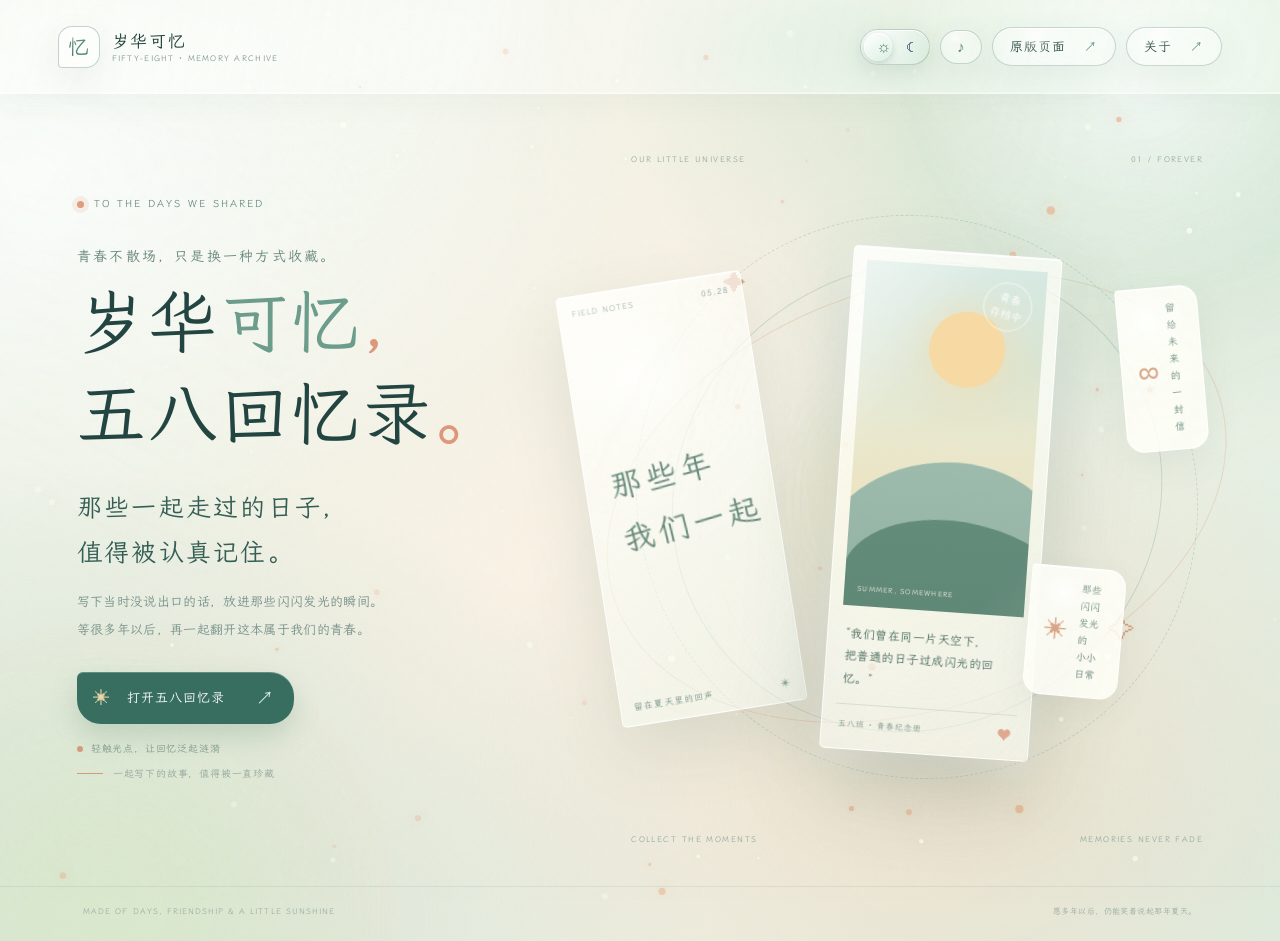
==== index.html @ 8f637f4f "The big step - a new stater for LYR's fancy forum" ====
<!doctype html>
<html lang="zh-CN">
<head>
  <meta charset="utf-8">
  <meta name="viewport" content="width=device-width, initial-scale=1">
  <meta name="theme-color" content="#eaf7f2">
  <meta name="description" content="岁华可忆，五八回忆录——把青春里的微光，收藏成可以再次打开的故事。">
  <title>岁华可忆 · 五八回忆录</title>
  <link rel="stylesheet" href="style.css">
</head>
<body class="home-page">
  <div class="ambient ambient-one"></div>
  <div class="ambient ambient-two"></div>
  <div class="grain"></div>
  <canvas class="particle-canvas" aria-hidden="true"></canvas>
  <div class="light-beam light-beam-one"></div><div class="light-beam light-beam-two"></div>

  <audio id="bg-music" loop preload="metadata"></audio>

  <header class="topbar">
    <a class="brand" href="index.html" aria-label="返回首页">
      <span class="brand-mark">忆</span>
      <span class="brand-copy"><strong>岁华可忆</strong><small>FIFTY-EIGHT · MEMORY ARCHIVE</small></span>
    </a>
    <nav class="top-actions">
      <button class="theme-toggle" type="button" aria-label="切换深浅色模式" title="切换深浅色模式">
        <span class="theme-icon theme-sun">☼</span><span class="theme-icon theme-moon">☾</span><span class="toggle-knob"></span>
      </button>

      <div class="music-widget">
        <button class="music-toggle" type="button" aria-label="打开音乐菜单" title="音乐" aria-expanded="false" aria-haspopup="true">
          <span class="music-icon">♪</span>
        </button>
        <div class="music-panel" role="menu" hidden>
          <div class="music-panel-title">背景音乐</div>
          <ul class="music-track-list" role="none"></ul>
          <button class="music-mute-btn" type="button" role="menuitem">
            <span class="mute-label-on">取消静音</span>
            <span class="mute-label-off">静音</span>
          </button>
        </div>
      </div>

      <a class="nav-link" href="index_0.html">原版页面 <span>↗</span></a>
      <a class="nav-link" href="about.html">关于 <span>↗</span></a>
    </nav>
  </header>

  <main class="hero">
    <section class="intro">
      <div class="eyebrow"><span class="eyebrow-dot"></span> TO THE DAYS WE SHARED</div>
      <p class="overline">青春不散场，只是换一种方式收藏。</p>
      <h1>岁华<span>可忆</span><i>，</i><br>五八回忆录<span class="title-period">。</span></h1>
      <p class="lead">那些一起走过的日子，<br class="desktop-break">值得被认真记住。</p>
      <p class="description">写下当时没说出口的话，放进那些闪闪发光的瞬间。<br>等很多年以后，再一起翻开这本属于我们的青春。</p>
      <a class="enter-button" href="https://class-forum-79352.app.workbuddy.host/">
        <span class="button-icon">✳</span><span>打开五八回忆录</span><span class="button-arrow">↗</span>
      </a>
      <div class="interaction-hint"><span class="hint-pulse"></span> 轻触光点，让回忆泛起涟漪</div>
      <div class="micro-note"><span class="tiny-line"></span> 一起写下的故事，值得被一直珍藏</div>

      <div class="scroll-guide" aria-hidden="true">
        <div class="scroll-ripple"></div>
        <div class="scroll-ripple delay"></div>
        <span class="scroll-arrow">↓</span>
        <span class="scroll-label">向下滑动</span>
      </div>
    </section>

    <section class="visual" aria-label="青春回忆的动态视觉装饰">
      <div class="visual-caption caption-top"><span>OUR LITTLE UNIVERSE</span><span>01 / FOREVER</span></div>
      <div class="orbit orbit-a"></div><div class="orbit orbit-b"></div><div class="orbit orbit-c"></div>
      <div class="sun-glow"></div>
      <div class="memory-card card-back">
        <div class="card-topline"><span>FIELD NOTES</span><span>05.28</span></div>
        <div class="scribble">那些年<br>我们一起</div>
        <div class="card-bottom"><span>留在夏天里的回声</span><span>✳</span></div>
      </div>
      <div class="memory-card card-front">
        <div class="photo-placeholder">
          <div class="photo-sky"></div><div class="photo-sun"></div>
          <div class="hill hill-back"></div><div class="hill hill-front"></div>
          <div class="photo-grain"></div>
          <span class="photo-label">SUMMER, SOMEWHERE</span>
          <span class="photo-stamp">青春<br>存档中</span>
        </div>
        <div class="card-quote">“我们曾在同一片天空下，<br>把普通的日子过成闪光的回忆。”</div>
        <div class="card-meta"><span>五八班 · 青春纪念册</span><span>♥</span></div>
      </div>
      <div class="floating-note note-one"><span class="note-star">✳</span><span>那些闪闪发光的<br>小小日常</span></div>
      <div class="floating-note note-two"><span class="note-number">∞</span><span>留给未来的<br>一封信</span></div>
      <div class="spark spark-one">✦</div><div class="spark spark-two">✧</div><div class="spark spark-three">✳</div>
      <div class="visual-caption caption-bottom"><span>COLLECT THE MOMENTS</span><span>MEMORIES NEVER FADE</span></div>
    </section>
  </main>

  <footer class="site-footer"><span>MADE OF DAYS, FRIENDSHIP & A LITTLE SUNSHINE</span><span>愿多年以后，仍能笑着说起那年夏天。</span></footer>
  <script src="script.js"></script>
</body>
</html>
---- style.css ----
@import url('https://fonts.googleapis.com/css2?family=LXGW+WenKai:wght@300;400;500;700&family=Manrope:wght@400;500;600;700;800&display=swap');
@font-face{
  font-family:'LXGW WenKai Local';
  src:url('./fonts/LXGWWenKaiLite-Regular.ttf') format('truetype');
  font-style:normal;
  font-weight:300 700;
  font-display:swap;
}

:root{--ink:#203d3b;--muted:#6c8580;--mint:#cfe9dd;--cream:#fbf8ef;--coral:#df8e77;--deep:#477d70;--line:rgba(48,91,81,.16)}
*{box-sizing:border-box}
html{scroll-behavior:smooth}
body{margin:0;min-height:100vh;color:var(--ink);font-family:"LXGW WenKai Local","LXGW WenKai",Manrope,sans-serif;background:linear-gradient(135deg,#edf7f0 0%,#f9f5e9 52%,#e7f1e9 100%);overflow-x:hidden}
a{color:inherit;text-decoration:none}
.ambient{position:fixed;z-index:-3;border-radius:50%;filter:blur(2px);pointer-events:none;animation:drift 15s ease-in-out infinite alternate}
.ambient-one{width:38vw;height:38vw;min-width:300px;min-height:300px;top:-14vw;right:-8vw;background:radial-gradient(circle,rgba(255,255,255,.82),rgba(191,224,208,.08) 68%,transparent 72%)}
.ambient-two{width:45vw;height:45vw;min-width:320px;min-height:320px;bottom:-23vw;left:-14vw;background:radial-gradient(circle,rgba(220,235,202,.72),rgba(236,218,186,.08) 68%,transparent 72%);animation-delay:-5s}
.grain{position:fixed;inset:0;z-index:-1;pointer-events:none;opacity:.16;background-image:url("data:image/svg+xml,%3Csvg viewBox='0 0 180 180' xmlns='http://www.w3.org/2000/svg'%3E%3Cfilter id='n'%3E%3CfeTurbulence type='fractalNoise' baseFrequency='.8' numOctaves='3' stitchTiles='stitch'/%3E%3C/filter%3E%3Crect width='100%25' height='100%25' filter='url(%23n)' opacity='.15'/%3E%3C/svg%3E")}
.topbar{height:94px;max-width:1380px;padding:0 6.5%;margin:auto;display:flex;align-items:center;justify-content:space-between;border-bottom:1px solid rgba(49,91,80,.1);position:relative;z-index:5}
.brand{display:flex;align-items:center;gap:12px}
.brand-mark{width:42px;height:42px;border:1px solid rgba(59,111,97,.3);border-radius:14px 14px 14px 4px;display:grid;place-items:center;font-family:"LXGW WenKai Local","LXGW WenKai",serif;font-size:21px;color:#477d70;background:rgba(255,255,255,.38);box-shadow:0 5px 18px rgba(51,98,84,.07)}
.brand-copy{display:flex;flex-direction:column;gap:3px}.brand-copy strong{font-family:"LXGW WenKai Local","LXGW WenKai",serif;font-size:17px;letter-spacing:.1em}.brand-copy small{font-size:8px;letter-spacing:.16em;color:#78918a}
.nav-link{font-size:13px;letter-spacing:.08em;padding:11px 17px;border:1px solid rgba(57,99,87,.24);border-radius:999px;transition:.3s;background:rgba(255,255,255,.22)}
.nav-link span{margin-left:12px;color:#679487}.nav-link:hover{background:#fff9;transform:translateY(-2px);border-color:#8fb7a7}
.hero{max-width:1380px;min-height:calc(100vh - 154px);margin:auto;padding:48px 6.5% 34px;display:grid;grid-template-columns:.92fr 1.08fr;align-items:center;gap:4%}
.intro{position:relative;z-index:2;padding:14px 0 30px;animation:rise .9s both}
.eyebrow{display:flex;align-items:center;gap:10px;font-size:10px;letter-spacing:.2em;color:#64887d;font-weight:700}.eyebrow-dot{width:7px;height:7px;border-radius:50%;background:#df9c7e;box-shadow:0 0 0 5px rgba(223,156,126,.15)}
.overline{margin:38px 0 13px;font-size:14px;letter-spacing:.16em;color:#66847b}
h1{font-family:"LXGW WenKai Local","LXGW WenKai",serif;font-size:clamp(45px,5.4vw,78px);line-height:1.32;letter-spacing:.035em;margin:0;font-weight:600;color:#234541}
h1 span{color:#6b9c8c}h1 i,.title-period{font-style:normal;color:#db987b}
.lead{font-family:"LXGW WenKai Local","LXGW WenKai",serif;font-size:clamp(19px,2vw,25px);line-height:1.8;letter-spacing:.09em;margin:24px 0 13px;color:#345e55}
.description{font-size:13px;line-height:2.15;color:#78908a;letter-spacing:.025em;margin:0 0 28px}
.enter-button{display:inline-flex;align-items:center;gap:16px;padding:15px 19px 15px 16px;border-radius:6px 24px 24px 24px;background:#376e60;color:#fff;font-size:13px;letter-spacing:.08em;box-shadow:0 12px 28px rgba(55,110,96,.2);transition:transform .3s,box-shadow .3s,background .3s;position:relative;overflow:hidden}
.enter-button:before{content:"";position:absolute;top:-80%;left:-40%;width:25%;height:260%;background:rgba(255,255,255,.2);transform:rotate(24deg);transition:left .6s}
.enter-button:hover{transform:translateY(-4px);box-shadow:0 17px 34px rgba(55,110,96,.28);background:#28594e}.enter-button:hover:before{left:130%}
.button-icon{font-size:17px;color:#e9d5a9}.button-arrow{font-size:18px;margin-left:15px;color:#d5e9df}.micro-note{display:flex;align-items:center;gap:10px;margin-top:25px;font-size:10px;letter-spacing:.08em;color:#92a69d}.tiny-line{width:26px;height:1px;background:#d29b7d}
.visual{height:min(610px,67vw);min-height:460px;position:relative;display:flex;align-items:center;justify-content:center;perspective:1100px;animation:fadeIn 1.3s .15s both}
.visual-caption{position:absolute;left:0;right:0;display:flex;justify-content:space-between;font-size:8px;letter-spacing:.18em;color:#91a79d}.caption-top{top:13px}.caption-bottom{bottom:8px}
.orbit{position:absolute;border:1px solid rgba(92,146,128,.24);border-radius:50%;transform:rotate(-28deg);animation:orbitPulse 7s ease-in-out infinite alternate}.orbit-a{width:87%;height:65%}.orbit-b{width:100%;height:78%;transform:rotate(48deg);border-style:dashed;animation-duration:13s}.orbit-c{width:74%;height:90%;transform:rotate(71deg);border-color:rgba(218,154,124,.28);animation-duration:10s}
.sun-glow{position:absolute;width:58%;aspect-ratio:1;border-radius:50%;background:radial-gradient(circle,rgba(247,216,163,.68),rgba(226,226,183,.26) 45%,transparent 70%);filter:blur(4px);animation:breathe 6s ease-in-out infinite}
.memory-card{position:absolute;border:1px solid rgba(255,255,255,.86);background:rgba(255,253,245,.77);box-shadow:0 24px 60px rgba(54,94,78,.14);backdrop-filter:blur(12px);border-radius:5px;padding:13px}
.card-front{width:min(330px,58%);transform:rotate(4deg) translate(9%,1%);z-index:2;animation:cardFloat 7s ease-in-out infinite}
.card-back{width:min(300px,52%);height:390px;transform:rotate(-9deg) translate(-23%,-1%);background:rgba(234,241,220,.86);z-index:1;display:flex;flex-direction:column;justify-content:space-between;animation:cardFloatBack 8s ease-in-out infinite}
.card-topline,.card-bottom,.card-meta{display:flex;justify-content:space-between;align-items:center;color:#78948a;font-size:8px;letter-spacing:.13em}
.scribble{font-family:"LXGW WenKai Local","LXGW WenKai",serif;font-size:32px;line-height:1.7;letter-spacing:.12em;color:#658879;transform:rotate(-5deg);padding-left:13px}.card-bottom{font-size:9px}
.photo-placeholder{height:300px;position:relative;overflow:hidden;background:linear-gradient(#c9e2d9 0%,#f2e9c9 66%,#e6d4ae 100%)}
.photo-sky{position:absolute;inset:0;background:linear-gradient(150deg,rgba(255,255,255,.48),transparent 45%)}
.photo-sun{position:absolute;width:76px;height:76px;border-radius:50%;background:#f6d9a3;top:45px;right:37px;box-shadow:0 0 45px rgba(246,217,163,.65);animation:breathe 5s infinite}
.hill{position:absolute;left:-15%;width:135%;border-radius:50% 50% 0 0}.hill-back{height:54%;bottom:-11%;background:#9ebdaf;transform:rotate(-8deg)}.hill-front{height:43%;bottom:-17%;background:#668f7d;transform:rotate(9deg);left:-3%}
.photo-grain{position:absolute;inset:0;background:linear-gradient(0deg,rgba(40,73,59,.2),transparent 50%);opacity:.5}.photo-label{position:absolute;bottom:13px;left:13px;font-size:7px;letter-spacing:.18em;color:#f9f4e6;z-index:1}.photo-stamp{position:absolute;right:13px;top:13px;border:1px solid rgba(255,255,255,.7);border-radius:50%;width:49px;height:49px;display:grid;place-content:center;text-align:center;font-family:"LXGW WenKai Local","LXGW WenKai",serif;font-size:11px;line-height:1.4;color:#fff;transform:rotate(12deg);z-index:1}
.card-quote{font-family:"LXGW WenKai Local","LXGW WenKai",serif;font-size:12px;line-height:1.9;letter-spacing:.04em;color:#486b5d;padding:17px 5px 13px}.card-meta{border-top:1px solid rgba(88,128,108,.18);padding:11px 3px 2px;font-size:8px}.card-meta span:last-child{font-size:15px;color:#d99b80}
.floating-note{position:absolute;z-index:3;display:flex;align-items:center;gap:10px;padding:13px 16px;border-radius:4px 18px 18px 18px;background:rgba(255,255,248,.85);border:1px solid rgba(255,255,255,.9);box-shadow:0 12px 30px rgba(53,94,77,.1);font-family:"LXGW WenKai Local","LXGW WenKai",serif;font-size:10px;line-height:1.7;color:#638276;letter-spacing:.05em;animation:noteFloat 6s ease-in-out infinite}
.note-one{top:19%;right:0;transform:rotate(5deg)}.note-star{font-size:23px;color:#d69c7c}.note-two{bottom:18%;left:0;transform:rotate(-5deg);animation-delay:-3s}.note-number{font-family:Manrope,"LXGW WenKai Local","LXGW WenKai",sans-serif;font-size:30px;color:#d79d7e}
.spark{position:absolute;color:#d59c7e;animation:twinkle 3s ease-in-out infinite}.spark-one{top:18%;left:16%;font-size:23px}.spark-two{right:12%;bottom:29%;font-size:27px;animation-delay:-1s}.spark-three{top:34%;right:8%;font-size:13px;animation-delay:-2s}
.site-footer{max-width:1380px;margin:auto;padding:20px 6.5% 25px;display:flex;justify-content:space-between;gap:20px;color:#9aaca3;font-size:8px;letter-spacing:.13em;border-top:1px solid rgba(49,91,80,.09)}.site-footer span:last-child{letter-spacing:.06em}
.about-wrap{max-width:1060px;min-height:calc(100vh - 154px);margin:auto;padding:76px 7% 55px;animation:rise .8s both}.about-title{font-size:clamp(48px,6vw,78px);margin-top:22px}.about-subtitle{font-family:"LXGW WenKai Local","LXGW WenKai",serif;letter-spacing:.15em;color:#739186;font-size:17px;margin:13px 0 44px}
.about-layout{display:grid;grid-template-columns:1.35fr .65fr;gap:8%;align-items:stretch}.about-copy{font-family:"LXGW WenKai Local","LXGW WenKai",serif;font-size:14px;line-height:2.2;color:#607c72}.about-copy p{margin:0 0 18px}.about-copy .dropcap{font-size:17px;color:#345f53;line-height:2.05}.dropcap:first-letter{font-size:37px;float:left;line-height:1;padding:8px 8px 0 0;color:#d29577}.about-copy strong{color:#386c5d;font-weight:600}.about-signoff{margin:30px 0 26px;padding:17px 0;border-top:1px solid var(--line);border-bottom:1px solid var(--line);font-size:13px}.about-signoff span{float:right;color:#d59b7d}.enter-button.compact{font-family:Manrope,"LXGW WenKai Local","LXGW WenKai",sans-serif;font-size:12px;padding:12px 15px}.about-side{min-height:330px;position:relative;overflow:hidden;padding:27px;background:rgba(221,235,219,.65);border:1px solid rgba(255,255,255,.9);display:flex;flex-direction:column;justify-content:space-between;transform:rotate(1.5deg);box-shadow:0 20px 45px rgba(53,94,77,.08)}.side-number{font-size:clamp(70px,9vw,110px);font-weight:800;line-height:1;color:rgba(78,133,111,.24);letter-spacing:-.08em}.side-rule{height:1px;width:100%;background:rgba(77,124,105,.25);margin:20px 0}.side-label{font-size:8px;letter-spacing:.17em;color:#8ba498}.side-quote{font-family:"LXGW WenKai Local","LXGW WenKai",serif;font-size:22px;line-height:1.9;color:#4c7768;letter-spacing:.08em}.side-quote em{font-style:normal;color:#d29577}.side-flower{position:absolute;right:21px;bottom:9px;font-size:38px;color:#d49b7e;animation:twinkle 4s infinite}.back-link{display:inline-block;margin-top:35px;color:#729286;font-size:12px;letter-spacing:.08em}.back-link:hover{color:#315d51}
@keyframes rise{from{opacity:0;transform:translateY(18px)}to{opacity:1;transform:translateY(0)}}@keyframes fadeIn{from{opacity:0}to{opacity:1}}@keyframes drift{from{transform:translate3d(-1%,0,0) scale(1)}to{transform:translate3d(3%,4%,0) scale(1.08)}}@keyframes breathe{0%,100%{transform:scale(1);opacity:.75}50%{transform:scale(1.08);opacity:1}}@keyframes orbitPulse{from{opacity:.45;scale:.98}to{opacity:.9;scale:1.03}}@keyframes cardFloat{0%,100%{translate:0 0;rotate:4deg}50%{translate:0 -10px;rotate:2deg}}@keyframes cardFloatBack{0%,100%{translate:0 0;rotate:-9deg}50%{translate:-3px 10px;rotate:-7deg}}@keyframes noteFloat{0%,100%{translate:0 0}50%{translate:0 -9px}}@keyframes twinkle{0%,100%{opacity:.45;transform:scale(.85) rotate(0)}50%{opacity:1;transform:scale(1.12) rotate(14deg)}}
@media(max-width:900px){.hero{grid-template-columns:1fr;gap:0;padding-top:48px}.intro{padding-bottom:0}.visual{height:570px;min-height:0;margin-top:5px}.intro h1{font-size:clamp(48px,9vw,76px)}.overline{margin-top:28px}.description br{display:none}.about-wrap{padding-top:55px}.about-layout{gap:5%}.about-side{padding:20px}}
@media(max-width:600px){.topbar{height:78px;padding:0 5%}.brand-mark{width:37px;height:37px}.brand-copy strong{font-size:15px}.brand-copy small{font-size:7px}.nav-link{padding:9px 13px;font-size:12px}.hero{padding:36px 6% 24px}.eyebrow{font-size:9px}.overline{font-size:12px;margin-top:29px}.intro h1{font-size:clamp(43px,11.5vw,64px)}.lead{font-size:19px;margin-top:17px}.description{font-size:12px}.visual{height:440px;margin-top:15px}.card-front{width:58%;padding:9px}.card-back{width:52%;height:300px;padding:10px}.photo-placeholder{height:220px}.photo-sun{width:55px;height:55px;right:24px;top:32px}.card-quote{font-size:10px;padding:10px 3px}.card-meta{font-size:7px}.scribble{font-size:24px}.floating-note{padding:9px 11px;font-size:9px}.note-one{right:-1%;top:18%}.note-two{left:-2%;bottom:16%}.visual-caption{font-size:7px}.site-footer{padding:17px 6%;flex-direction:column;gap:8px;font-size:7px}.about-wrap{padding:45px 7% 40px}.about-subtitle{font-size:14px;margin-bottom:30px}.about-layout{grid-template-columns:1fr;gap:30px}.about-copy{font-size:13px}.about-copy .dropcap{font-size:15px}.about-side{min-height:285px;width:95%;margin:auto}.side-number{font-size:82px}.side-quote{font-size:20px}.about-title{font-size:51px}}
@media(prefers-reduced-motion:reduce){*,*::before,*::after{animation-duration:.01ms!important;animation-iteration-count:1!important;scroll-behavior:auto!important;transition-duration:.01ms!important}}


/* === DREAMY ACRYLIC LAYER · PARTICLES · INTERACTIVE LEAVES === */
body{isolation:isolate}
.particle-canvas{position:fixed;inset:0;width:100%;height:100%;z-index:-2;pointer-events:none;opacity:.9}
.light-beam{position:fixed;z-index:-2;pointer-events:none;mix-blend-mode:screen;filter:blur(22px);opacity:.5;transform-origin:top center}
.light-beam-one{width:40vw;height:90vh;top:-25vh;left:8%;transform:rotate(28deg);background:linear-gradient(180deg,rgba(255,255,255,.72),rgba(220,245,226,.15),transparent);animation:beamDrift 17s ease-in-out infinite alternate}
.light-beam-two{width:28vw;height:80vh;top:-20vh;right:8%;transform:rotate(-24deg);background:linear-gradient(180deg,rgba(255,224,188,.5),rgba(255,255,255,.08),transparent);animation:beamDriftTwo 21s ease-in-out infinite alternate}
.leaf-layer{position:fixed;inset:0;z-index:0;pointer-events:none;overflow:hidden}
.leaf{position:absolute;top:-12vh;left:var(--left);width:var(--size);height:calc(var(--size)*.58);border-radius:100% 0 100% 0;background:linear-gradient(135deg,rgba(151,190,151,.68),rgba(91,145,117,.28));box-shadow:inset 1px 1px 3px rgba(255,255,255,.55),0 8px 18px rgba(49,91,69,.06);opacity:var(--opacity);transform:rotate(var(--rotation));animation:leafFall var(--duration) linear var(--delay) infinite;pointer-events:auto;cursor:pointer;transition:filter .25s,scale .25s}
.leaf:after{content:"";position:absolute;width:80%;height:1px;left:9%;top:50%;background:rgba(255,255,255,.6);transform:rotate(-18deg);transform-origin:center}
.leaf:hover{filter:brightness(1.25) saturate(1.15);scale:1.3}
.leaf.popped{animation:none!important;scale:1.8;opacity:0!important;filter:blur(7px);transition:all .6s ease}
.leaf-burst{position:fixed;z-index:8;pointer-events:none;width:6px;height:6px;border-radius:50%;background:rgba(255,255,255,.9);box-shadow:0 0 12px 4px rgba(180,225,204,.75);animation:burstOut .75s ease-out forwards}
.interaction-hint{display:flex;align-items:center;gap:8px;color:#819b90;font-size:10px;letter-spacing:.08em;margin-top:19px;margin-bottom:-12px}
.hint-pulse{width:6px;height:6px;border-radius:50%;background:#d79b7d;box-shadow:0 0 0 0 rgba(215,155,125,.4);animation:hintPulse 2s infinite}
.memory-card{backdrop-filter:blur(22px) saturate(1.25);-webkit-backdrop-filter:blur(22px) saturate(1.25);background:linear-gradient(135deg,rgba(255,255,250,.78),rgba(240,249,239,.46));border:1px solid rgba(255,255,255,.82);box-shadow:0 25px 70px rgba(43,83,69,.13),inset 0 1px 0 rgba(255,255,255,.9),inset 0 -1px 0 rgba(255,255,255,.22)}
.floating-note,.about-side,.brand-mark,.nav-link{backdrop-filter:blur(18px) saturate(1.2);-webkit-backdrop-filter:blur(18px) saturate(1.2);box-shadow:0 12px 35px rgba(58,95,78,.08),inset 0 1px 0 rgba(255,255,255,.75)}
.topbar{background:linear-gradient(90deg,rgba(249,253,244,.12),rgba(255,255,255,.24),rgba(249,253,244,.12));backdrop-filter:blur(16px);-webkit-backdrop-filter:blur(16px)}
.enter-button{box-shadow:0 12px 28px rgba(55,110,96,.2),inset 0 1px 0 rgba(255,255,255,.22)}
.enter-button:active{transform:translateY(0) scale(.98)}
@keyframes leafFall{0%{translate:0 -12vh;rotate:0deg}20%{translate:calc(var(--sway)*.45) 18vh;rotate:75deg}45%{translate:calc(var(--sway)*-.55) 43vh;rotate:165deg}70%{translate:calc(var(--sway)*.7) 70vh;rotate:255deg}100%{translate:calc(var(--sway)*-.25) 118vh;rotate:390deg}}
@keyframes beamDrift{0%{translate:-2vw 0;opacity:.22}100%{translate:8vw 2vh;opacity:.58}}
@keyframes beamDriftTwo{0%{translate:4vw 0;opacity:.2}100%{translate:-8vw 5vh;opacity:.52}}
@keyframes burstOut{0%{transform:translate(0,0) scale(.5);opacity:1}100%{transform:translate(var(--dx),var(--dy)) scale(0);opacity:0}}
@keyframes hintPulse{0%{box-shadow:0 0 0 0 rgba(215,155,125,.45)}70%{box-shadow:0 0 0 7px rgba(215,155,125,0)}100%{box-shadow:0 0 0 0 rgba(215,155,125,0)}}
@media(max-width:600px){.light-beam-one{width:60vw;left:-8%}.light-beam-two{width:45vw;right:-8%}.interaction-hint{font-size:9px}.leaf{opacity:calc(var(--opacity)*.7)}}
@media(prefers-reduced-motion:reduce){.leaf,.light-beam,.hint-pulse{animation:none!important}.particle-canvas{opacity:.25}}


/* ===== V3: vivid acrylic, living botanical details, adaptive dark mode ===== */
:root{
  color-scheme:light;
  --page-a:#e7f4e9;--page-b:#f9f2e5;--page-c:#dceee2;
  --ink:#203f38;--muted:#718b80;--glass:rgba(255,255,248,.42);
  --glass-edge:rgba(255,255,255,.88);--glass-shadow:rgba(41,83,66,.18);
  --accent:#3f7862;--accent-warm:#d99b82;--particle:rgba(255,255,235,.95);
  --petal-blue:#a8c9cf;--petal-lilac:#c5b5d7;--petal-cream:#f0d9ad;
}
body{background:linear-gradient(128deg,var(--page-a),var(--page-b) 48%,var(--page-c));transition:background .7s,color .5s}
body:before{content:"";position:fixed;inset:-20%;z-index:-3;pointer-events:none;background:
 radial-gradient(ellipse at 16% 28%,rgba(255,255,255,.8),transparent 28%),
 radial-gradient(ellipse at 77% 20%,rgba(172,215,190,.62),transparent 26%),
 radial-gradient(ellipse at 68% 77%,rgba(244,203,172,.38),transparent 29%),
 radial-gradient(ellipse at 20% 88%,rgba(177,211,195,.55),transparent 30%);
 animation:paintedLight 18s ease-in-out infinite alternate}
.top-actions{display:flex;align-items:center;gap:13px}
.theme-toggle{position:relative;width:70px;height:36px;border-radius:30px;border:1px solid rgba(90,130,110,.32);background:linear-gradient(120deg,rgba(255,255,255,.76),rgba(200,226,210,.44));box-shadow:0 7px 22px rgba(49,93,73,.12),inset 0 1px 0 white;display:flex;align-items:center;justify-content:space-around;padding:0 8px;cursor:pointer;overflow:hidden;transition:all .35s;backdrop-filter:blur(22px) saturate(1.6);-webkit-backdrop-filter:blur(22px) saturate(1.6)}
.theme-toggle:hover{transform:translateY(-2px);box-shadow:0 10px 28px rgba(49,93,73,.2),inset 0 1px 0 white}
.theme-icon{font-size:16px;z-index:1;line-height:1;color:#547a68}.theme-moon{color:#647b92}
.toggle-knob{position:absolute;width:28px;height:28px;left:3px;top:3px;border-radius:50%;background:linear-gradient(145deg,rgba(255,255,255,.98),rgba(215,239,222,.84));box-shadow:0 3px 9px rgba(39,83,65,.23),inset 0 1px 2px white;transition:transform .45s cubic-bezier(.2,.8,.2,1);z-index:0}
body[data-theme="dark"] .toggle-knob{transform:translateX(34px);background:linear-gradient(145deg,#dbe7f3,#7d94a7)}
/* Acrylic surfaces now react to the pointer via --mx/--my. */
.memory-card,.floating-note,.about-side,.brand-mark,.nav-link,.theme-toggle,.music-toggle,.music-panel,.music-mute-btn{
 position:relative;overflow:hidden;
}
.memory-card:before,.floating-note:before,.about-side:before,.brand-mark:before,.nav-link:before,.theme-toggle:before,.music-toggle:before,.music-panel:before,.music-mute-btn:before{
 content:"";position:absolute;inset:0;pointer-events:none;border-radius:inherit;
 background:radial-gradient(circle at var(--mx,35%) var(--my,20%),rgba(255,255,255,.86),rgba(255,255,255,.16) 18%,transparent 52%);
 opacity:.85;transition:opacity .25s;mix-blend-mode:screen
}
.memory-card:after{content:"";position:absolute;inset:1px;border-radius:inherit;pointer-events:none;background:linear-gradient(125deg,rgba(255,255,255,.52),transparent 28%,transparent 70%,rgba(255,255,255,.24));opacity:.75}
.card-front{transform-style:preserve-3d;transition:box-shadow .35s,border-color .35s;box-shadow:0 32px 85px rgba(37,80,61,.24),0 8px 25px rgba(255,255,255,.38),inset 0 1px 0 rgba(255,255,255,.98)}
.card-front:hover{box-shadow:0 42px 100px rgba(37,80,61,.3),0 0 0 1px rgba(255,255,255,.9),inset 0 1px 0 white}
.visual:after{content:"";position:absolute;inset:9% 7%;pointer-events:none;border-radius:50%;background:radial-gradient(ellipse,rgba(255,255,255,.18),transparent 66%);filter:blur(12px)}
/* Richer, hand-painted botanical layer. SVGs are created by script and float near edges/bottom. */
.botanical-scene{position:fixed;inset:0;z-index:1;pointer-events:none;overflow:hidden}
.botanical-sprig{position:absolute;bottom:-5px;width:clamp(150px,22vw,310px);opacity:.9;filter:drop-shadow(0 12px 18px rgba(37,75,55,.13));transform-origin:bottom center;animation:sprigSway 7s ease-in-out infinite alternate;pointer-events:auto;cursor:pointer;transition:filter .35s,opacity .35s}
.botanical-sprig svg{width:100%;height:auto;overflow:visible}
.botanical-sprig.right{right:-2%;animation-delay:-2.5s}
.botanical-sprig.left{left:-2%;transform:scaleX(-1);animation-delay:-4s}
.botanical-sprig:hover{filter:drop-shadow(0 15px 25px rgba(37,75,55,.25)) brightness(1.08)}
.botanical-sprig.petal-pop{animation:petalPop .65s ease-out forwards}
.botanical-sprig .petal{transform-box:fill-box;transform-origin:center;transition:filter .3s}
.botanical-sprig:hover .petal{filter:brightness(1.12)}
.leaf{background:linear-gradient(135deg,rgba(190,219,174,.9),rgba(60,128,88,.62) 48%,rgba(35,92,67,.55));box-shadow:inset 1px 1px 4px rgba(255,255,255,.85),inset -2px -2px 4px rgba(28,82,53,.12),0 10px 20px rgba(49,91,69,.12);border:1px solid rgba(255,255,255,.28)}
.leaf:after{height:1px;background:linear-gradient(90deg,transparent,rgba(255,255,255,.85),rgba(244,255,229,.6),transparent);box-shadow:0 0 3px rgba(255,255,255,.5)}
/* Dark palette: forest green, deep teal, moonlit glass, Monet-like flowers. */
@media(prefers-color-scheme:dark){
 body:not([data-theme="light"]){color:var(--ink)}
}
body[data-theme="dark"]{
 color:#e1eee5;
 --page-a:#0d211d;--page-b:#182d29;--page-c:#10221f;
 --ink:#e1eee5;--muted:#a0b9ac;--glass:rgba(21,47,40,.58);
 --glass-edge:rgba(206,238,219,.28);--glass-shadow:rgba(0,0,0,.3);
 --accent:#a3cdb4;--accent-warm:#e2ad96;--particle:rgba(220,255,230,.9);
 --petal-blue:#8ab9c8;--petal-lilac:#a89bc8;--petal-cream:#e7c994;
 background:linear-gradient(128deg,var(--page-a),var(--page-b) 48%,var(--page-c));
 color-scheme:dark
}
body[data-theme="dark"]:before{background:
 radial-gradient(ellipse at 16% 28%,rgba(100,165,135,.2),transparent 28%),
 radial-gradient(ellipse at 77% 20%,rgba(68,139,119,.25),transparent 26%),
 radial-gradient(ellipse at 68% 77%,rgba(170,120,111,.14),transparent 29%),
 radial-gradient(ellipse at 20% 88%,rgba(91,145,120,.2),transparent 30%)}
body[data-theme="dark"] .topbar{border-bottom-color:rgba(202,235,214,.12);background:linear-gradient(90deg,rgba(15,38,33,.25),rgba(39,66,57,.38),rgba(15,38,33,.25))}
body[data-theme="dark"] .brand-mark,body[data-theme="dark"] .nav-link,body[data-theme="dark"] .theme-toggle{background:linear-gradient(135deg,rgba(43,76,65,.8),rgba(20,44,38,.65));border-color:rgba(192,228,203,.22);color:#e0eee3;box-shadow:0 8px 24px rgba(0,0,0,.2),inset 0 1px 0 rgba(255,255,255,.15)}
body[data-theme="dark"] .brand-copy small,body[data-theme="dark"] .eyebrow,body[data-theme="dark"] .overline,body[data-theme="dark"] .micro-note,body[data-theme="dark"] .interaction-hint,body[data-theme="dark"] .description,body[data-theme="dark"] .visual-caption,body[data-theme="dark"] .site-footer,body[data-theme="dark"] .about-subtitle,body[data-theme="dark"] .about-copy{color:#a5beb0}
body[data-theme="dark"] h1,body[data-theme="dark"] .lead{color:#e2f0e5}
body[data-theme="dark"] h1 span{color:#a5d1b8}
body[data-theme="dark"] .memory-card{background:linear-gradient(135deg,rgba(43,76,65,.78),rgba(20,45,39,.62));border-color:rgba(225,247,231,.28);box-shadow:0 30px 75px rgba(0,0,0,.3),inset 0 1px 0 rgba(255,255,255,.3)}
body[data-theme="dark"] .card-topline,body[data-theme="dark"] .card-bottom,body[data-theme="dark"] .card-meta,body[data-theme="dark"] .card-quote{color:#c0d8c8}
body[data-theme="dark"] .scribble{color:#b4d4bf}
body[data-theme="dark"] .floating-note,body[data-theme="dark"] .about-side{background:linear-gradient(135deg,rgba(47,81,68,.76),rgba(22,48,41,.64));border-color:rgba(228,246,231,.24);color:#d1e5d7;box-shadow:0 18px 40px rgba(0,0,0,.23),inset 0 1px 0 rgba(255,255,255,.2)}
body[data-theme="dark"] .side-number{color:rgba(169,218,187,.25)}
body[data-theme="dark"] .side-label,body[data-theme="dark"] .side-quote,body[data-theme="dark"] .about-copy .dropcap,body[data-theme="dark"] .about-copy strong,body[data-theme="dark"] .back-link{color:#b7d8c2}
body[data-theme="dark"] .side-quote em{color:#e2ad96}
body[data-theme="dark"] .about-signoff{border-color:rgba(202,235,214,.2)}
body[data-theme="dark"] .photo-placeholder{background:linear-gradient(#426d6a 0%,#8f9d84 66%,#6e856b 100%)}
body[data-theme="dark"] .photo-sun{background:#f0d4a1;box-shadow:0 0 45px rgba(245,206,142,.3)}
body[data-theme="dark"] .hill-back{background:#658f7c}body[data-theme="dark"] .hill-front{background:#315d4b}
body[data-theme="dark"] .enter-button{background:linear-gradient(120deg,#518b70,#2e6654);box-shadow:0 15px 35px rgba(0,0,0,.28),inset 0 1px 0 rgba(255,255,255,.22)}
body[data-theme="dark"] .enter-button:hover{background:linear-gradient(120deg,#659f83,#39745f)}
body[data-theme="dark"] .orbit{border-color:rgba(160,218,186,.23)}
body[data-theme="dark"] .orbit-c{border-color:rgba(228,173,150,.25)}
body[data-theme="dark"] .sun-glow{background:radial-gradient(circle,rgba(211,190,139,.25),rgba(109,166,140,.13) 45%,transparent 70%)}
body[data-theme="dark"] .leaf{background:linear-gradient(135deg,rgba(138,190,138,.8),rgba(47,112,79,.68) 48%,rgba(25,71,51,.72));box-shadow:inset 1px 1px 4px rgba(220,255,225,.32),0 10px 20px rgba(0,0,0,.2)}
body[data-theme="dark"] .light-beam{opacity:.24;mix-blend-mode:screen}
body[data-theme="dark"] .ambient-one{background:radial-gradient(circle,rgba(119,174,148,.25),rgba(64,111,91,.04) 68%,transparent 72%)}
body[data-theme="dark"] .ambient-two{background:radial-gradient(circle,rgba(104,147,117,.22),rgba(130,99,83,.03) 68%,transparent 72%)}
@keyframes paintedLight{0%{transform:translate3d(-2%,0,0) rotate(-2deg) scale(1)}100%{transform:translate3d(3%,2%,0) rotate(2deg) scale(1.06)}}
@keyframes sprigSway{0%{rotate:-2deg;translate:0 0}100%{rotate:2.5deg;translate:4px -3px}}
@keyframes petalPop{0%{transform:scale(1) rotate(0);opacity:.9}45%{transform:scale(1.12) rotate(5deg);opacity:1}100%{transform:scale(.94) rotate(-4deg);opacity:.65}}
@media(max-width:600px){.top-actions{gap:8px}.theme-toggle{width:61px;height:33px;padding:0 6px}.toggle-knob{width:25px;height:25px}.theme-icon{font-size:14px}body[data-theme="dark"] .toggle-knob{transform:translateX(28px)}.botanical-sprig{width:clamp(115px,34vw,190px);opacity:.8}.botanical-sprig.left{left:-7%}.botanical-sprig.right{right:-7%}.interaction-hint{margin-top:15px}}
@media(prefers-reduced-motion:reduce){body:before,.botanical-sprig{animation:none!important}}


/* ===== V4 refinement: full-bleed acrylic header + fluid, fuller layout ===== */
/* Make the header glass span the full viewport; content inside stays aligned to the page grid. */
.topbar{
  width:100%;
  max-width:none;
  padding-left:max(4.5vw, 22px);
  padding-right:max(4.5vw, 22px);
  background:linear-gradient(100deg,rgba(249,253,244,.48),rgba(255,255,255,.34) 48%,rgba(249,253,244,.48));
  border-bottom:1px solid rgba(255,255,255,.58);
  box-shadow:0 8px 28px rgba(49,91,73,.045),inset 0 -1px 0 rgba(255,255,255,.32);
  backdrop-filter:blur(26px) saturate(1.45);
  -webkit-backdrop-filter:blur(26px) saturate(1.45);
}
.topbar:before{
  content:"";position:absolute;inset:0;z-index:-1;pointer-events:none;
  background:linear-gradient(120deg,rgba(255,255,255,.26),transparent 30%,rgba(255,255,255,.14) 70%,transparent);
}
.topbar .brand,.topbar nav{position:relative;z-index:1}
body[data-theme="dark"] .topbar{
  background:linear-gradient(100deg,rgba(12,31,27,.86),rgba(26,51,44,.72) 48%,rgba(12,31,27,.86));
  border-bottom-color:rgba(204,239,216,.16);
  box-shadow:0 8px 30px rgba(0,0,0,.16),inset 0 -1px 0 rgba(255,255,255,.06);
}
/* Use more of the available viewport while retaining comfortable gutters. */
.hero{
  width:100%;max-width:1600px;
  padding-left:clamp(26px,6vw,100px);
  padding-right:clamp(26px,6vw,100px);
  grid-template-columns:minmax(0,.98fr) minmax(0,1.12fr);
  gap:clamp(28px,4.2vw,74px);
  min-height:calc(100svh - 150px);
}
.intro{max-width:650px}
.visual{height:clamp(520px, min(66vw, calc(100svh - 190px)), 760px);min-height:500px}
.card-front{width:clamp(290px,27vw,390px)}
.card-back{width:clamp(260px,24vw,350px);height:clamp(350px,34vw,445px)}
.photo-placeholder{height:clamp(270px,27vw,360px)}
.about-wrap{width:100%;max-width:1240px;padding-left:clamp(26px,8vw,120px);padding-right:clamp(26px,8vw,120px)}
.about-layout{grid-template-columns:minmax(0,1.35fr) minmax(260px,.65fr);gap:clamp(36px,7vw,100px)}
/* Fix left botanical artwork mirroring: keep the plant's transform independent from animation. */
.botanical-sprig.left{left:-2%;transform:scaleX(-1);animation-name:sprigSwayLeft}
@keyframes sprigSwayLeft{0%{rotate:2deg;translate:0 0}100%{rotate:-2.5deg;translate:-4px -3px}}
/* Keep leaves as decorative click targets, never as navigation elements. */
.leaf-layer{pointer-events:none}
.leaf{pointer-events:auto;touch-action:manipulation}
/* Avoid fixed-width overflow and tune layout for tablets and small phones. */
@media(min-width:1500px){
  .hero{max-width:1700px;grid-template-columns:minmax(0,.9fr) minmax(0,1.1fr)}
  .intro h1{font-size:clamp(74px,5.1vw,92px)}
  .lead{font-size:clamp(24px,1.8vw,30px)}
  .description{font-size:15px}
}
@media(max-width:1000px){
  .hero{grid-template-columns:minmax(0,.9fr) minmax(0,1.1fr);gap:24px;padding-left:4vw;padding-right:4vw}
  .visual{height:clamp(450px,58vw,610px);min-height:450px}
  .card-front{width:clamp(250px,36vw,330px)}
  .card-back{width:clamp(225px,32vw,290px);height:350px}
  .photo-placeholder{height:clamp(230px,29vw,290px)}
  .note-one{right:-1%}.note-two{left:-1%}
}
@media(max-width:760px){
  .topbar{height:76px;padding-left:20px;padding-right:20px}
  .hero{display:flex;flex-direction:column;align-items:stretch;gap:0;padding:35px 6vw 25px;min-height:auto}
  .intro{width:100%;max-width:none;padding-bottom:0}
  .intro h1{font-size:clamp(46px,9.5vw,70px)}
  .overline{margin-top:26px}
  .lead{font-size:clamp(19px,4vw,24px)}
  .description{max-width:620px}
  .visual{width:100%;height:clamp(420px,105vw,570px);min-height:420px;margin-top:4px;overflow:visible}
  .card-front{width:clamp(245px,55vw,330px);max-width:72%}
  .card-back{width:clamp(220px,48vw,290px);height:clamp(300px,72vw,370px);max-width:65%}
  .photo-placeholder{height:clamp(210px,54vw,285px)}
  .about-wrap{padding:42px 6vw 42px;min-height:auto}
  .about-layout{grid-template-columns:minmax(0,1fr);gap:28px}
  .about-side{width:100%;max-width:520px;min-height:290px}
  .site-footer{padding-left:6vw;padding-right:6vw}
}
@media(max-width:480px){
  .topbar{height:70px;padding-left:15px;padding-right:15px}
  .brand{gap:8px}.brand-mark{width:34px;height:34px;font-size:18px}
  .brand-copy strong{font-size:14px}.brand-copy small{font-size:6px;letter-spacing:.1em}
  .top-actions{gap:7px}.theme-toggle{width:56px;height:31px}.toggle-knob{width:23px;height:23px;top:3px;left:3px}
  body[data-theme="dark"] .toggle-knob{transform:translateX(25px)}
  .nav-link{padding:8px 10px;font-size:11px}.nav-link span{margin-left:5px}
  .hero{padding:28px 5vw 18px}
  .intro h1{font-size:clamp(40px,10.5vw,53px);letter-spacing:0}
  .eyebrow{font-size:8px;letter-spacing:.15em}
  .overline{font-size:11px;letter-spacing:.1em}
  .lead{font-size:18px;line-height:1.7}
  .description{font-size:11px;line-height:2}
  .enter-button{gap:10px;padding:13px 14px;font-size:11px}
  .button-arrow{margin-left:5px}
  .visual{height:390px;min-height:390px;margin-top:0}
  .card-front{width:59%;max-width:255px;padding:8px;transform:rotate(4deg) translate(8%,1%)}
  .card-back{width:53%;max-width:225px;height:285px;padding:9px;transform:rotate(-9deg) translate(-22%,-1%)}
  .photo-placeholder{height:205px}
  .card-quote{font-size:9px;padding:8px 2px}
  .card-meta{font-size:6px;padding-top:8px}
  .card-topline,.card-bottom{font-size:7px}
  .scribble{font-size:21px}
  .floating-note{padding:8px 9px;gap:6px;font-size:8px}
  .note-one{top:17%;right:-1%}.note-two{bottom:14%;left:-1%}
  .note-number{font-size:24px}.note-star{font-size:18px}
  .visual-caption{font-size:6px;letter-spacing:.1em}
  .botanical-sprig{width:clamp(100px,31vw,145px);opacity:.72}
  .botanical-sprig.left{left:-8%}.botanical-sprig.right{right:-8%}
  .about-title{font-size:clamp(42px,12vw,52px)}
  .about-subtitle{font-size:13px;letter-spacing:.08em}
  .about-copy{font-size:12px;line-height:2.05}
  .about-copy .dropcap{font-size:14px}
  .site-footer{font-size:6px;letter-spacing:.08em}
}


/* ===== V5 detail polish: stable 3D tilt + visible mirrored botanical tap feedback ===== */
.memory-card{
  --tilt-x:0deg;
  --tilt-y:0deg;
  --tilt-z:0deg;
  transform-style:preserve-3d;
  will-change:transform;
  transition:transform .32s cubic-bezier(.2,.72,.22,1), box-shadow .35s, border-color .35s;
}
.card-front{
  transform:perspective(1000px) rotateX(var(--tilt-x)) rotateY(var(--tilt-y)) rotateZ(var(--tilt-z)) rotate(4deg) translate(9%,1%);
}
.card-back{
  transform:perspective(1000px) rotateX(var(--tilt-x)) rotateY(var(--tilt-y)) rotateZ(var(--tilt-z)) rotate(-9deg) translate(-23%,-1%);
}
.memory-card:before{transform:translateZ(1px)}
.memory-card:after{transform:translateZ(2px)}
/* The botanical silhouette itself stays mirrored; the bounce is applied to its SVG child. */
.botanical-sprig.left{left:0;bottom:-2px;transform:scaleX(-1);animation-name:sprigSwayLeft}
.botanical-sprig.right{right:0;bottom:-2px}
.botanical-sprig{z-index:2;opacity:.94;transform-style:preserve-3d}
.botanical-sprig svg{transform-origin:50% 100%}
.botanical-sprig.petal-pop{animation-name:sprigSway;animation-duration:7s;animation-iteration-count:infinite;animation-direction:alternate;animation-fill-mode:none}
.botanical-sprig.left.petal-pop{animation-name:sprigSwayLeft}
.botanical-sprig.petal-pop svg{animation:sprigTap .68s cubic-bezier(.2,.85,.3,1) both}
@keyframes sprigTap{
  0%{transform:scale(1)}
  24%{transform:scale(1.075)}
  44%{transform:scale(.965)}
  63%{transform:scale(1.025)}
  82%{transform:scale(.99)}
  100%{transform:scale(1)}
}
/* Richer dimensional response for the About feature card. */
.about-side{
  --about-tilt-x:0deg;
  --about-tilt-y:0deg;
  transform:perspective(1000px) rotateX(var(--about-tilt-x)) rotateY(var(--about-tilt-y)) rotateZ(1.5deg) translateZ(0);
  transform-style:preserve-3d;
  transition:transform .38s cubic-bezier(.2,.72,.22,1),box-shadow .35s,border-color .35s;
  will-change:transform;
}
.about-side:after{
  content:"";position:absolute;inset:1px;border-radius:inherit;pointer-events:none;
  background:linear-gradient(125deg,rgba(255,255,255,.42),transparent 28%,transparent 72%,rgba(255,255,255,.18));
  opacity:.85;transform:translateZ(2px)
}
.about-side:hover{box-shadow:0 32px 70px rgba(43,83,69,.18),inset 0 1px 0 rgba(255,255,255,.85)}
.about-side .side-number,.about-side .side-rule,.about-side .side-label,.about-side .side-quote,.about-side .side-flower{transform:translateZ(18px)}
.about-side .side-flower{filter:drop-shadow(0 5px 7px rgba(213,155,125,.25))}
@media(max-width:760px){
  .botanical-sprig.left{left:-1%;bottom:0}
  .botanical-sprig.right{right:-1%;bottom:0}
  .memory-card{will-change:auto}
}
@media(max-width:480px){
  .botanical-sprig{opacity:.84}
  .botanical-sprig.left{left:-1%;width:clamp(110px,34vw,155px)}
  .botanical-sprig.right{right:-1%;width:clamp(110px,34vw,155px)}
}
@media(prefers-reduced-motion:reduce){
  .memory-card,.about-side{transition:none}
  .botanical-sprig.petal-pop svg{animation:none}
}


/* V6: keep decorative page text from being selected/copied; editable fields remain usable. */
html, body, body *{
  -webkit-user-select:none;
  -moz-user-select:none;
  -ms-user-select:none;
  user-select:none;
  -webkit-touch-callout:none;
}
input, textarea, select, [contenteditable="true"], [contenteditable="true"] *{
  -webkit-user-select:text;
  -moz-user-select:text;
  -ms-user-select:text;
  user-select:text;
  -webkit-touch-callout:default;
}
img, svg{
  -webkit-user-drag:none;
  user-drag:none;
}
::selection{background:transparent;color:inherit}
::-moz-selection{background:transparent;color:inherit}


/* ===== V7: botanical framing stays on the right, leaving copy and cards uncluttered ===== */
.botanical-sprig.left{display:none!important}
.botanical-sprig.right{
  right:-1.5%;
  bottom:-3px;
  width:clamp(165px,22vw,315px);
  z-index:2;
  opacity:.96;
}
.corner-foliage{
  position:fixed;
  z-index:1;
  width:clamp(130px,17vw,250px);
  pointer-events:none;
  opacity:.47;
  filter:drop-shadow(0 12px 18px rgba(44,84,59,.12));
  transform-origin:50% 50%;
  animation:foliageSway 9s ease-in-out infinite alternate;
}
.corner-foliage svg{display:block;width:100%;height:auto;overflow:visible}
.corner-foliage-top{
  top:-36px;
  right:-25px;
  transform:rotate(10deg);
  animation-delay:-2.4s;
}
.corner-foliage-bottom{
  right:clamp(90px,12vw,180px);
  bottom:-72px;
  width:clamp(120px,14vw,210px);
  transform:rotate(26deg) scale(.94);
  opacity:.32;
  animation-delay:-5.2s;
}
@keyframes foliageSway{
  from{margin-top:-3px;filter:drop-shadow(0 10px 16px rgba(44,84,59,.1))}
  to{margin-top:5px;filter:drop-shadow(0 14px 20px rgba(44,84,59,.16))}
}
@media(max-width:760px){
  .corner-foliage-top{top:36px;right:-40px;width:clamp(95px,24vw,145px);opacity:.3}
  .corner-foliage-bottom{right:clamp(70px,19vw,115px);bottom:-35px;width:clamp(92px,22vw,135px);opacity:.22}
  .botanical-sprig.right{right:-2%;width:clamp(120px,34vw,175px);opacity:.86}
}
@media(max-width:480px){
  .corner-foliage-top{top:58px;right:-46px;opacity:.24}
  .corner-foliage-bottom{right:clamp(65px,18vw,95px);bottom:-24px;opacity:.18}
}
@media(prefers-reduced-motion:reduce){
  .corner-foliage{animation:none}
}


/* ===== V8: remove all foliage / leaves that can cover UI ===== */
.leaf-layer,
.leaf,
.botanical-scene,
.botanical-sprig,
.corner-foliage {
  display: none !important;
  pointer-events: none !important;
  visibility: hidden !important;
}

/* ===== Music widget + dropdown panel ===== */
.music-widget {
  position: relative;
  z-index: 20;
}
.music-toggle {
  position: relative;
  width: 42px;
  height: 34px;
  border: 1px solid rgba(57, 99, 87, 0.24);
  border-radius: 999px;
  background: rgba(255, 255, 255, 0.22);
  cursor: pointer;
  display: grid;
  place-items: center;
  padding: 0;
  transition: background 0.3s, transform 0.3s, border-color 0.3s, box-shadow 0.3s;
  backdrop-filter: blur(18px) saturate(1.2);
  -webkit-backdrop-filter: blur(18px) saturate(1.2);
  box-shadow: 0 12px 35px rgba(58, 95, 78, 0.08), inset 0 1px 0 rgba(255, 255, 255, 0.75);
}
.music-toggle:hover {
  background: rgba(255, 255, 255, 0.55);
  transform: translateY(-2px);
  border-color: #8fb7a7;
  box-shadow: 0 12px 28px rgba(49, 93, 73, 0.14), inset 0 1px 0 rgba(255, 255, 255, 0.9);
}
.music-icon {
  font-size: 15px;
  line-height: 1;
  color: #477d70;
  transition: opacity 0.25s, transform 0.25s;
}
.music-toggle.is-playing:not(.is-muted) .music-icon {
  animation: musicPulse 1.4s ease-in-out infinite;
  color: #2f6b50;
}
.music-toggle.is-playing:not(.is-muted) {
  background: rgba(55, 110, 96, 0.18);
  border-color: rgba(55, 110, 96, 0.35);
}
.music-widget.is-open .music-toggle {
  background: rgba(55, 110, 96, 0.2);
  border-color: rgba(55, 110, 96, 0.4);
}
@keyframes musicPulse {
  0%, 100% { transform: scale(1); opacity: 1; }
  50% { transform: scale(1.12); opacity: 0.85; }
}

.music-panel {
  position: absolute;
  top: calc(100% + 10px);
  right: 0;
  min-width: 180px;
  max-width: min(240px, 78vw);
  padding: 12px 10px 10px;
  border-radius: 14px;
  /* 与导航/卡片一致的毛玻璃 */
  background: linear-gradient(135deg, rgba(255, 255, 250, 0.72), rgba(240, 249, 239, 0.42));
  border: 1px solid rgba(255, 255, 255, 0.82);
  box-shadow: 0 18px 40px rgba(43, 83, 69, 0.14), inset 0 1px 0 rgba(255, 255, 255, 0.9), inset 0 -1px 0 rgba(255, 255, 255, 0.22);
  backdrop-filter: blur(22px) saturate(1.25);
  -webkit-backdrop-filter: blur(22px) saturate(1.25);
  z-index: 30;
  animation: musicPanelIn 0.22s ease-out;
}
@keyframes musicPanelIn {
  from { opacity: 0; transform: translateY(-6px) scale(0.97); }
  to { opacity: 1; transform: translateY(0) scale(1); }
}
.music-panel-title {
  font-size: 10px;
  letter-spacing: 0.16em;
  color: #7a968b;
  padding: 2px 8px 10px;
  border-bottom: 1px solid rgba(70, 110, 95, 0.12);
  margin-bottom: 6px;
}
.music-track-list {
  list-style: none;
  margin: 0;
  padding: 0;
  max-height: 220px;
  overflow-y: auto;
}
.music-track {
  display: block;
  width: 100%;
  text-align: left;
  border: none;
  background: transparent;
  padding: 10px 12px;
  border-radius: 10px;
  font-family: inherit;
  font-size: 14px;
  letter-spacing: 0.04em;
  color: #2f5348;
  cursor: pointer;
  transition: background 0.2s, color 0.2s;
}
.music-track:hover {
  background: rgba(55, 110, 96, 0.1);
}
.music-track.is-active {
  background: rgba(55, 110, 96, 0.16);
  color: #1e4a3d;
  font-weight: 600;
}
.music-track.is-active::before {
  content: "♫ ";
  color: #5a9a80;
}
.music-mute-btn {
  display: flex;
  align-items: center;
  justify-content: center;
  width: 100%;
  margin-top: 8px;
  padding: 11px 12px;
  border: 1px solid rgba(57, 99, 87, 0.24);
  border-radius: 999px;
  background: rgba(255, 255, 255, 0.22);
  font-family: inherit;
  font-size: 13px;
  letter-spacing: 0.06em;
  color: #3a6b5c;
  cursor: pointer;
  transition: background 0.3s, border-color 0.3s, transform 0.3s, box-shadow 0.3s;
  backdrop-filter: blur(18px) saturate(1.2);
  -webkit-backdrop-filter: blur(18px) saturate(1.2);
  box-shadow: 0 8px 22px rgba(58, 95, 78, 0.08), inset 0 1px 0 rgba(255, 255, 255, 0.75);
}
.music-mute-btn:hover {
  background: rgba(255, 255, 255, 0.55);
  border-color: #8fb7a7;
  transform: translateY(-1px);
}
.music-mute-btn .mute-label-on { display: none; }
.music-mute-btn .mute-label-off { display: inline; }
.music-mute-btn.is-muted .mute-label-on { display: inline; }
.music-mute-btn.is-muted .mute-label-off { display: none; }

.top-actions {
  display: flex;
  align-items: center;
  gap: 10px;
}

body[data-theme="dark"] .music-toggle,
body[data-theme="dark"] .music-mute-btn {
  background: linear-gradient(135deg, rgba(43, 76, 65, 0.8), rgba(20, 44, 38, 0.65));
  border-color: rgba(192, 228, 203, 0.22);
  color: #e0eee3;
  box-shadow: 0 8px 24px rgba(0, 0, 0, 0.2), inset 0 1px 0 rgba(255, 255, 255, 0.15);
}
body[data-theme="dark"] .music-toggle:hover,
body[data-theme="dark"] .music-mute-btn:hover {
  background: linear-gradient(135deg, rgba(55, 95, 80, 0.85), rgba(28, 55, 48, 0.7));
  border-color: rgba(192, 228, 203, 0.35);
}
body[data-theme="dark"] .music-icon {
  color: #a8d4c0;
}
body[data-theme="dark"] .music-toggle.is-playing:not(.is-muted) {
  background: linear-gradient(135deg, rgba(60, 110, 90, 0.85), rgba(30, 70, 58, 0.7));
  border-color: rgba(160, 220, 190, 0.4);
}
body[data-theme="dark"] .music-panel {
  background: linear-gradient(135deg, rgba(43, 76, 65, 0.78), rgba(20, 45, 39, 0.62));
  border-color: rgba(225, 247, 231, 0.28);
  box-shadow: 0 18px 40px rgba(0, 0, 0, 0.3), inset 0 1px 0 rgba(255, 255, 255, 0.3);
}
body[data-theme="dark"] .music-panel-title {
  color: #8fb3a5;
  border-bottom-color: rgba(160, 200, 180, 0.15);
}
body[data-theme="dark"] .music-track {
  color: #d4ebe0;
}
body[data-theme="dark"] .music-track:hover {
  background: rgba(120, 180, 150, 0.15);
}
body[data-theme="dark"] .music-track.is-active {
  background: rgba(120, 180, 150, 0.22);
  color: #e8faf0;
}
body[data-theme="dark"] .music-mute-btn {
  color: #b8dcc8;
}

/* ===== Mobile scroll guide (ripple + arrow) ===== */
.scroll-guide {
  display: none; /* only on mobile */
  flex-direction: column;
  align-items: center;
  justify-content: center;
  gap: 6px;
  margin-top: 28px;
  margin-bottom: 8px;
  opacity: 0.85;
  transition: opacity 0.45s ease, transform 0.45s ease;
  pointer-events: none;
  position: relative;
  height: 56px;
}
.scroll-guide.is-hidden {
  opacity: 0;
  transform: translateY(12px);
  pointer-events: none;
}
.scroll-ripple {
  position: absolute;
  top: 50%;
  left: 50%;
  width: 28px;
  height: 28px;
  margin: -14px 0 0 -14px;
  border: 1.5px solid rgba(71, 125, 112, 0.45);
  border-radius: 50%;
  animation: rippleOut 2.2s ease-out infinite;
}
.scroll-ripple.delay {
  animation-delay: 1.1s;
}
.scroll-arrow {
  font-size: 18px;
  color: #5a8a7a;
  line-height: 1;
  animation: arrowBob 1.6s ease-in-out infinite;
  z-index: 1;
}
.scroll-label {
  font-size: 9px;
  letter-spacing: 0.18em;
  color: #7a9a8e;
  z-index: 1;
}
@keyframes rippleOut {
  0% { transform: scale(0.6); opacity: 0.7; }
  100% { transform: scale(2.4); opacity: 0; }
}
@keyframes arrowBob {
  0%, 100% { transform: translateY(0); }
  50% { transform: translateY(5px); }
}

/* ===== Mobile-first screen: intro fills first viewport, visual is page 2 ===== */
@media (max-width: 760px) {
  /* Make the intro section occupy the full first screen */
  .hero {
    display: flex;
    flex-direction: column;
    align-items: stretch;
    gap: 0;
    padding: 0 6vw 0;
    min-height: auto;
  }

  .intro {
    width: 100%;
    max-width: none;
    position: relative;
    /* Full first viewport minus topbar — use svh to avoid mobile browser chrome jump */
    min-height: calc(100svh - 76px);
    min-height: calc(100dvh - 76px);
    display: flex;
    flex-direction: column;
    justify-content: center; /* 整块文案垂直居中，避免挤在上半屏 */
    padding: clamp(16px, 3vh, 32px) 0 clamp(56px, 9vh, 72px); /* 底部留给引导 */
    box-sizing: border-box;
  }

  /* 用视口高度动态拉开间距，让第一屏更丰满 */
  .intro .eyebrow {
    margin: 0;
    font-size: clamp(9px, 2.4vw, 11px);
  }
  .intro .overline {
    margin: clamp(14px, 2.8vh, 28px) 0 clamp(8px, 1.4vh, 14px);
    font-size: clamp(13px, 3.3vw, 15px);
  }
  .intro h1 {
    font-size: clamp(44px, 9.5vw, 70px);
    line-height: 1.28;
    margin: 0;
  }
  .intro .lead {
    margin: clamp(16px, 2.8vh, 28px) 0 clamp(8px, 1.4vh, 14px);
    font-size: clamp(18px, 4.4vw, 24px);
    line-height: 1.75;
  }
  .intro .description {
    margin: 0 0 clamp(18px, 3.2vh, 32px);
    font-size: clamp(12px, 3.2vw, 14px);
    line-height: 2;
    max-width: 100%;
  }

  /* 更大的主按钮，让屏幕更完整 */
  .intro .enter-button {
    align-self: stretch; /* 手机上按钮拉满宽度更有存在感 */
    justify-content: center;
    gap: 12px;
    padding: clamp(16px, 2.6vh, 20px) clamp(18px, 4vw, 24px);
    font-size: clamp(14px, 3.6vw, 16px);
    border-radius: 10px 28px 28px 28px;
    box-shadow: 0 16px 36px rgba(55, 110, 96, 0.3);
  }
  .intro .enter-button .button-icon {
    font-size: clamp(17px, 4.2vw, 20px);
  }
  .intro .enter-button .button-arrow {
    margin-left: 10px;
    font-size: clamp(17px, 4.2vw, 20px);
  }

  .intro .interaction-hint {
    margin-top: clamp(14px, 2.4vh, 22px);
    margin-bottom: 0;
    font-size: clamp(10px, 2.5vw, 11px);
    justify-content: center;
  }
  .intro .micro-note {
    margin-top: clamp(10px, 1.6vh, 16px);
    font-size: clamp(9px, 2.4vw, 11px);
    justify-content: center;
  }

  /* 引导固定在第一屏底部，不参与内容挤占 */
  .scroll-guide {
    display: flex;
    position: absolute;
    left: 0;
    right: 0;
    bottom: clamp(8px, 1.8vh, 18px);
    margin: 0;
    padding: 0;
    height: auto;
    min-height: 44px;
    flex-shrink: 0;
  }

  /* Visual becomes the second "page" – full width, no right strip */
  .visual {
    width: 100%;
    max-width: 100%;
    margin-left: 0;
    margin-right: 0;
    height: auto;
    min-height: clamp(420px, 110vw, 580px);
    margin-top: 8px;
    margin-bottom: 20px;
    overflow: visible;
    position: relative;
    left: 0;
    right: 0;
  }

  .card-front {
    width: clamp(240px, 62vw, 300px);
    max-width: 78%;
  }
  .card-back {
    width: clamp(215px, 55vw, 270px);
    max-width: 70%;
    height: clamp(280px, 75vw, 360px);
  }

  .note-one { right: 2%; top: 14%; }
  .note-two { left: 2%; bottom: 12%; }

  body, html {
    overflow-x: hidden;
  }
  .hero, .visual, .intro {
    max-width: 100vw;
  }
}

@media (max-width: 480px) {
  .intro {
    min-height: calc(100svh - 70px);
    min-height: calc(100dvh - 70px);
    padding: clamp(12px, 2.5vh, 24px) 0 clamp(52px, 8.5vh, 68px);
  }
  .intro h1 {
    font-size: clamp(40px, 10.2vw, 54px);
    letter-spacing: 0;
  }
  .intro .lead {
    font-size: clamp(17px, 4.6vw, 21px);
  }
  .intro .description {
    font-size: clamp(12px, 3.3vw, 13px);
    line-height: 1.95;
  }
  .intro .enter-button {
    padding: 16px 18px;
    font-size: 14px;
  }
  .scroll-guide {
    min-height: 42px;
    bottom: clamp(6px, 1.5vh, 14px);
  }
  .music-toggle {
    width: 36px;
    height: 30px;
  }
  .music-icon {
    font-size: 13px;
  }
  .top-actions {
    gap: 6px;
  }
  .visual {
    min-height: 400px;
  }
  .card-front {
    width: 62%;
    max-width: 250px;
  }
  .card-back {
    width: 55%;
    max-width: 220px;
    height: 290px;
  }
}

/* 矮屏手机：略收紧间距，保证一屏能放下 */
@media (max-width: 760px) and (max-height: 680px) {
  .intro {
    justify-content: flex-start;
    padding-top: clamp(10px, 2vh, 18px);
    padding-bottom: clamp(48px, 8vh, 60px);
  }
  .intro .overline { margin: 12px 0 6px; }
  .intro .lead { margin: 12px 0 6px; }
  .intro .description { margin-bottom: 14px; }
  .intro .interaction-hint { margin-top: 12px; }
  .intro .micro-note { margin-top: 8px; }
  .intro .enter-button { padding: 14px 16px; font-size: 13px; }
}

@media (max-width: 760px) and (max-height: 560px) {
  .intro .description { display: none; } /* 极矮屏隐藏次要描述，保主信息 */
  .intro .micro-note { display: none; }
  .intro .interaction-hint { margin-top: 10px; }
}

@supports (height: 100svh) {
  @media (max-width: 760px) {
    .intro { min-height: calc(100svh - 76px); }
  }
  @media (max-width: 480px) {
    .intro { min-height: calc(100svh - 70px); }
  }
}

@media (prefers-reduced-motion: reduce) {
  .scroll-ripple,
  .scroll-arrow,
  .music-toggle.is-playing .music-icon {
    animation: none !important;
  }
}


/* ===== V9: larger mobile type + roomier cards + about page ===== */
@media (max-width: 760px) {
  /* First page: slightly larger type */
  .intro .eyebrow {
    font-size: clamp(10px, 2.6vw, 12px) !important;
  }
  .intro .overline {
    font-size: clamp(14px, 3.6vw, 16px) !important;
  }
  .intro h1 {
    font-size: clamp(46px, 10vw, 72px) !important;
    line-height: 1.3 !important;
  }
  .intro .lead {
    font-size: clamp(19px, 4.8vw, 25px) !important;
  }
  .intro .description {
    font-size: clamp(13px, 3.5vw, 15px) !important;
    line-height: 2.05 !important;
  }
  .intro .enter-button {
    font-size: clamp(14px, 3.8vw, 16px) !important;
    padding: clamp(16px, 2.8vh, 20px) clamp(18px, 4.5vw, 24px) !important;
  }
  .intro .interaction-hint,
  .intro .micro-note {
    font-size: clamp(11px, 2.8vw, 12px) !important;
  }

  /* Second page cards: less crowded, readable type */
  .visual {
    min-height: clamp(480px, 125vw, 640px) !important;
    padding: 12px 0 24px;
  }
  .card-front {
    width: clamp(260px, 72vw, 340px) !important;
    max-width: 88% !important;
    padding: 12px !important;
  }
  .card-back {
    width: clamp(235px, 64vw, 300px) !important;
    max-width: 80% !important;
    height: clamp(320px, 82vw, 400px) !important;
    padding: 12px !important;
  }
  .photo-placeholder {
    height: clamp(230px, 58vw, 300px) !important;
  }
  .card-quote {
    font-size: clamp(12px, 3.4vw, 14px) !important;
    line-height: 1.85 !important;
    padding: 14px 6px 12px !important;
  }
  .card-meta {
    font-size: clamp(9px, 2.4vw, 11px) !important;
    padding-top: 10px !important;
  }
  .card-topline,
  .card-bottom {
    font-size: clamp(9px, 2.3vw, 11px) !important;
  }
  .scribble {
    font-size: clamp(24px, 6.5vw, 32px) !important;
    line-height: 1.65 !important;
  }
  .floating-note {
    padding: 11px 13px !important;
    font-size: clamp(11px, 3vw, 13px) !important;
    gap: 8px !important;
  }
  .note-star { font-size: clamp(18px, 5vw, 22px) !important; }
  .note-number { font-size: clamp(26px, 7vw, 32px) !important; }
  .visual-caption {
    font-size: clamp(8px, 2.2vw, 10px) !important;
    letter-spacing: 0.12em !important;
  }
  .note-one { top: 12%; right: 1%; }
  .note-two { bottom: 10%; left: 1%; }

  /* About page mobile type */
  .about-wrap {
    padding: 48px 6vw 48px !important;
  }
  .about-title {
    font-size: clamp(48px, 11vw, 64px) !important;
  }
  .about-subtitle {
    font-size: clamp(15px, 3.8vw, 17px) !important;
    margin-bottom: 28px !important;
  }
  .about-copy {
    font-size: clamp(14px, 3.8vw, 16px) !important;
    line-height: 2.1 !important;
  }
  .about-copy .dropcap {
    font-size: clamp(15px, 4vw, 17px) !important;
  }
  .about-copy .dropcap:first-letter {
    font-size: clamp(36px, 9vw, 42px) !important;
  }
  .about-signoff {
    font-size: clamp(13px, 3.5vw, 15px) !important;
  }
  .about-side {
    min-height: 300px !important;
    padding: 22px !important;
  }
  .side-number {
    font-size: clamp(72px, 18vw, 96px) !important;
  }
  .side-quote {
    font-size: clamp(18px, 5vw, 22px) !important;
  }
  .side-label {
    font-size: 9px !important;
  }
  .enter-button.compact {
    font-size: 13px !important;
    padding: 13px 16px !important;
  }
  .back-link {
    font-size: 14px !important;
  }
  .site-footer {
    font-size: clamp(8px, 2.2vw, 10px) !important;
  }
}

@media (max-width: 480px) {
  .intro h1 {
    font-size: clamp(42px, 10.5vw, 56px) !important;
  }
  .intro .lead {
    font-size: clamp(18px, 4.8vw, 22px) !important;
  }
  .intro .description {
    font-size: clamp(13px, 3.6vw, 14px) !important;
  }
  .intro .enter-button {
    font-size: 14px !important;
    padding: 16px 18px !important;
  }

  .visual {
    min-height: 500px !important;
  }
  .card-front {
    width: 78% !important;
    max-width: 300px !important;
  }
  .card-back {
    width: 70% !important;
    max-width: 270px !important;
    height: 340px !important;
  }
  .photo-placeholder {
    height: 240px !important;
  }
  .card-quote {
    font-size: 13px !important;
  }
  .scribble {
    font-size: 26px !important;
  }
  .floating-note {
    font-size: 12px !important;
  }

  .about-title {
    font-size: clamp(44px, 12vw, 56px) !important;
  }
  .about-copy {
    font-size: 14px !important;
  }
  .side-quote {
    font-size: 19px !important;
  }

  .music-toggle {
    width: 36px;
    height: 30px;
  }
  .music-icon {
    font-size: 13px;
  }
  .music-panel {
    min-width: 168px;
    right: -8px;
  }
  .music-track {
    font-size: 15px;
    padding: 12px;
  }
  .music-mute-btn {
    font-size: 14px;
    padding: 12px;
  }
}


/* V9.1: top actions with 原版页面 — keep glass chips readable on narrow screens */
@media (max-width: 480px) {
  .top-actions {
    gap: 5px;
    flex-wrap: wrap;
    justify-content: flex-end;
  }
  .nav-link {
    padding: 7px 9px;
    font-size: 10px;
  }
  .nav-link span {
    margin-left: 4px;
  }
}
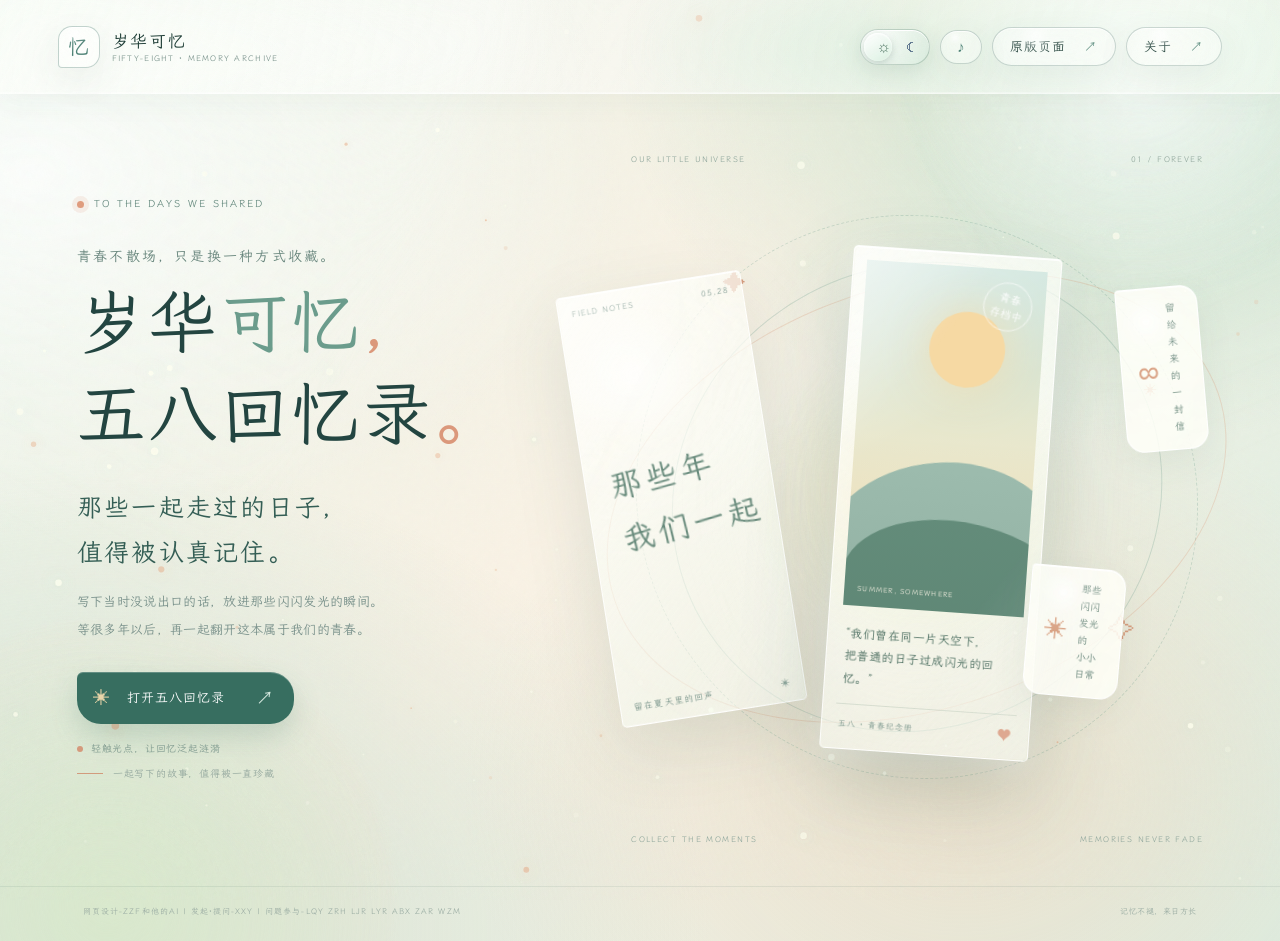
==== commit 379e6012: "Small adjusts: Footer name display" ====
--- a/index.html
+++ b/index.html
@@ -85,7 +85,7 @@
           <span class="photo-stamp">青春<br>存档中</span>
         </div>
         <div class="card-quote">“我们曾在同一片天空下，<br>把普通的日子过成闪光的回忆。”</div>
-        <div class="card-meta"><span>五八班 · 青春纪念册</span><span>♥</span></div>
+        <div class="card-meta"><span>五八 · 青春纪念册</span><span>♥</span></div>
       </div>
       <div class="floating-note note-one"><span class="note-star">✳</span><span>那些闪闪发光的<br>小小日常</span></div>
       <div class="floating-note note-two"><span class="note-number">∞</span><span>留给未来的<br>一封信</span></div>
@@ -94,7 +94,7 @@
     </section>
   </main>
 
-  <footer class="site-footer"><span>MADE OF DAYS, FRIENDSHIP & A LITTLE SUNSHINE</span><span>愿多年以后，仍能笑着说起那年夏天。</span></footer>
+  <footer class="site-footer"><span>网页设计-ZZF和他的AI | 发起·提问-XXY | 问题参与-LQY ZRH LJR LYR ABX ZAR WZM</span><span>记忆不褪，来日方长</span></footer>
   <script src="script.js"></script>
 </body>
 </html>
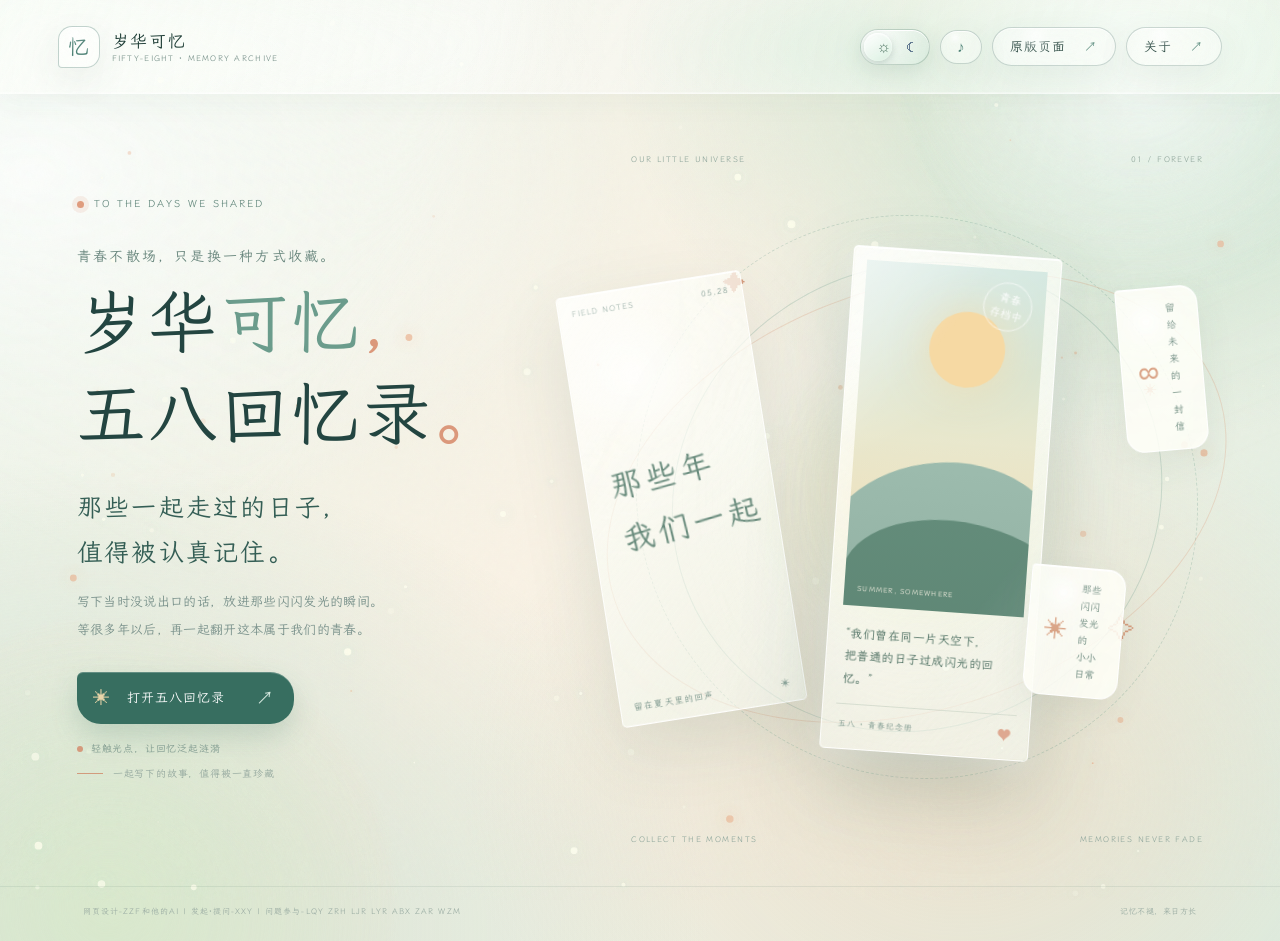
==== commit bec9e641: "Update enter button link in index.html 10-16 abx update" ====
--- a/index.html
+++ b/index.html
@@ -53,7 +53,7 @@
       <h1>岁华<span>可忆</span><i>，</i><br>五八回忆录<span class="title-period">。</span></h1>
       <p class="lead">那些一起走过的日子，<br class="desktop-break">值得被认真记住。</p>
       <p class="description">写下当时没说出口的话，放进那些闪闪发光的瞬间。<br>等很多年以后，再一起翻开这本属于我们的青春。</p>
-      <a class="enter-button" href="https://class-forum-79352.app.workbuddy.host/">
+      <a class="enter-button" href="https://class-forum-17468.app.workbuddy.host/">
         <span class="button-icon">✳</span><span>打开五八回忆录</span><span class="button-arrow">↗</span>
       </a>
       <div class="interaction-hint"><span class="hint-pulse"></span> 轻触光点，让回忆泛起涟漪</div>
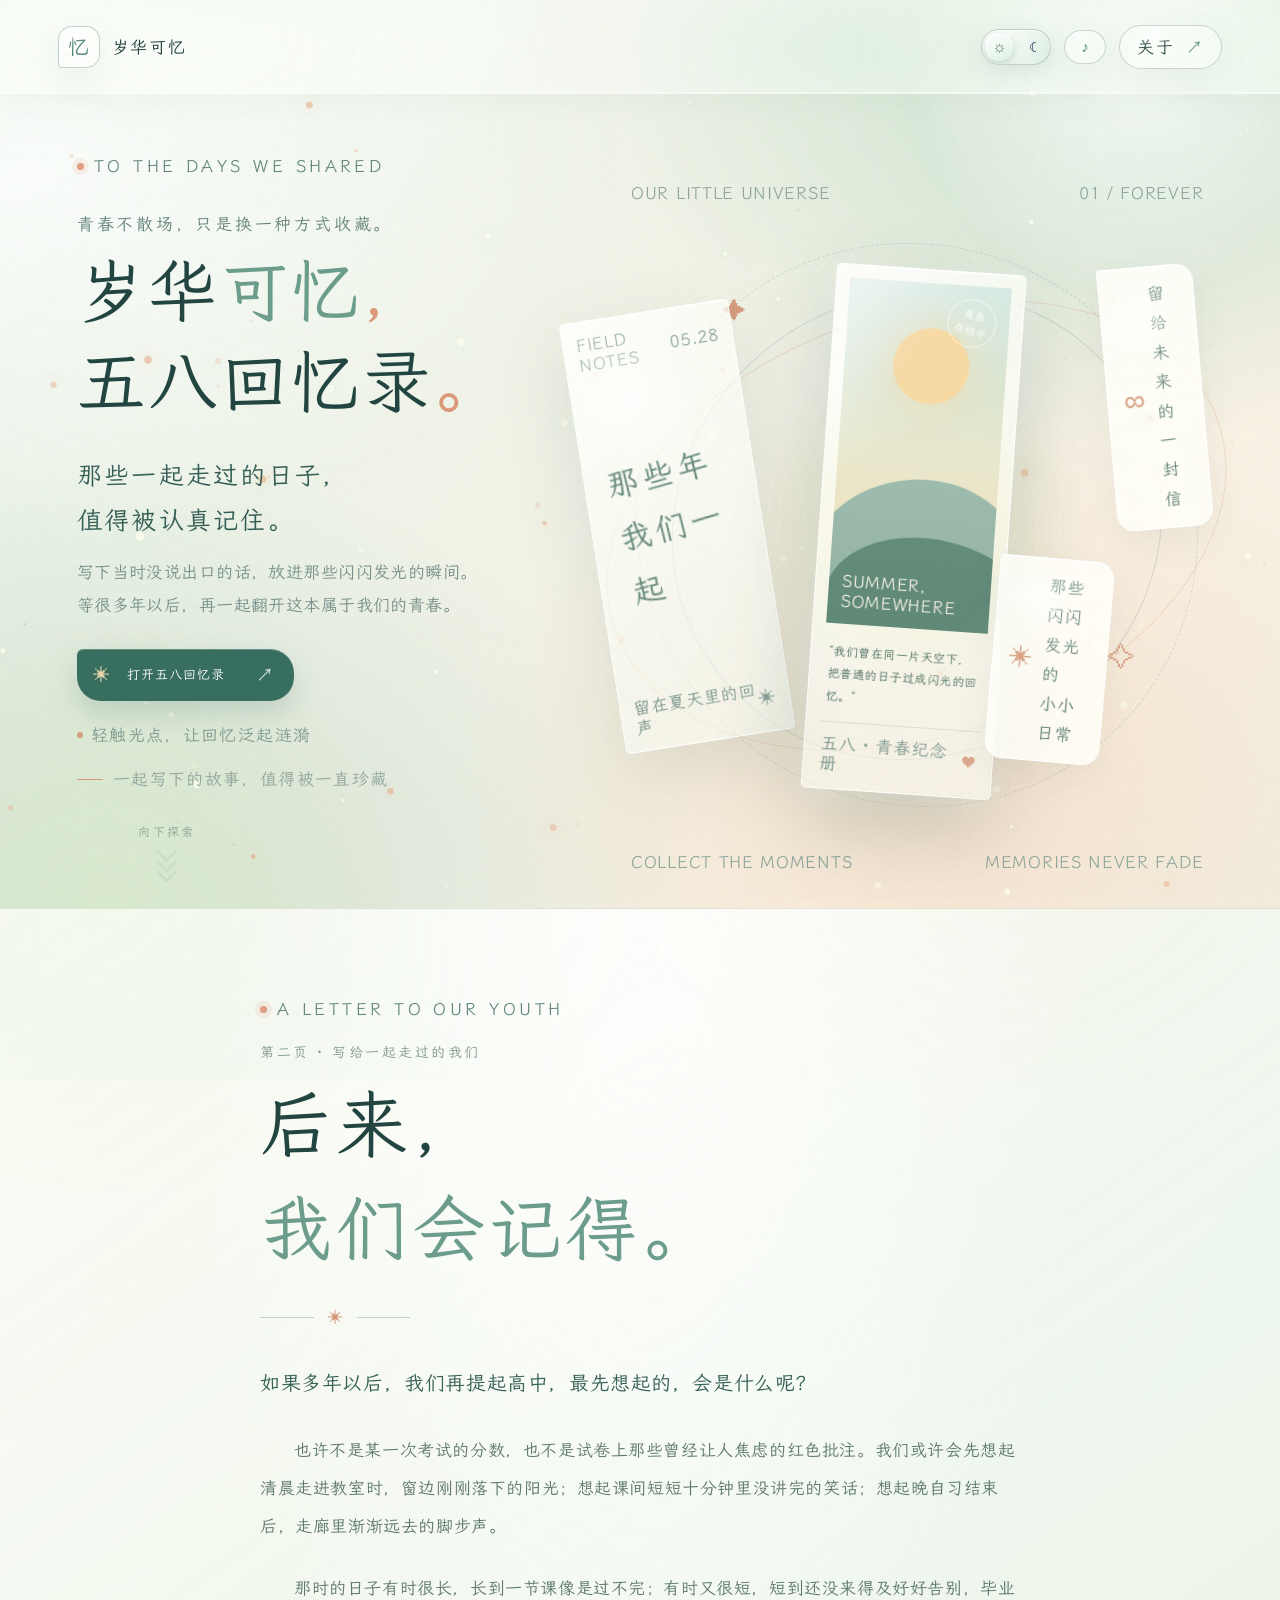
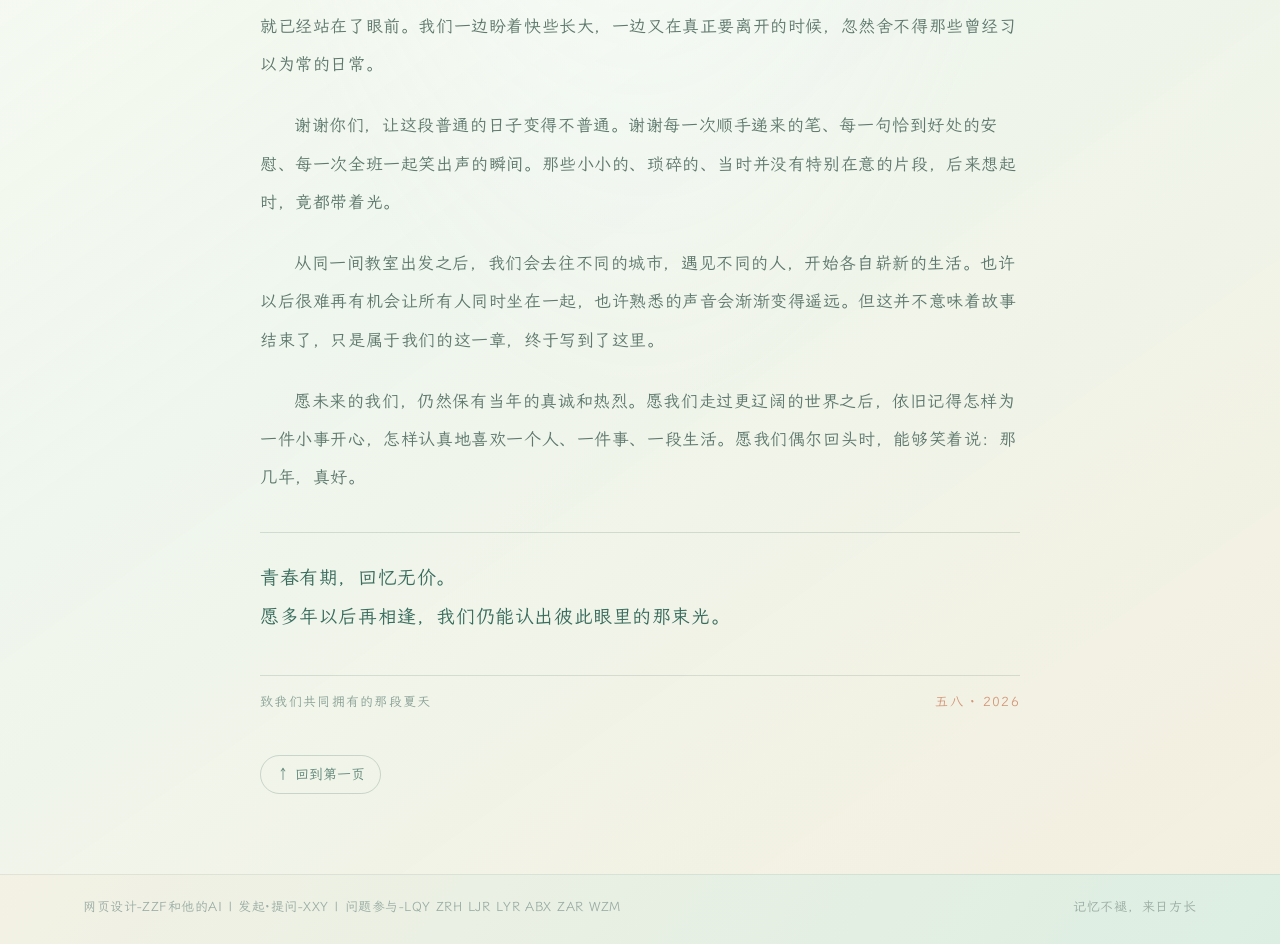
==== commit be37c8f4: "Tremendous updates including letter area, font px adjustments and polishing efforts on the details." ====
--- a/index.html
+++ b/index.html
@@ -7,6 +7,7 @@
   <meta name="description" content="岁华可忆，五八回忆录——把青春里的微光，收藏成可以再次打开的故事。">
   <title>岁华可忆 · 五八回忆录</title>
   <link rel="stylesheet" href="style.css">
+  <link rel="stylesheet" href="memoir-additions.css">
 </head>
 <body class="home-page">
   <div class="ambient ambient-one"></div>
@@ -14,19 +15,16 @@
   <div class="grain"></div>
   <canvas class="particle-canvas" aria-hidden="true"></canvas>
   <div class="light-beam light-beam-one"></div><div class="light-beam light-beam-two"></div>
-
   <audio id="bg-music" loop preload="metadata"></audio>
-
   <header class="topbar">
     <a class="brand" href="index.html" aria-label="返回首页">
       <span class="brand-mark">忆</span>
-      <span class="brand-copy"><strong>岁华可忆</strong><small>FIFTY-EIGHT · MEMORY ARCHIVE</small></span>
+      <span class="brand-copy"><strong>岁华可忆</strong></span>
     </a>
     <nav class="top-actions">
       <button class="theme-toggle" type="button" aria-label="切换深浅色模式" title="切换深浅色模式">
         <span class="theme-icon theme-sun">☼</span><span class="theme-icon theme-moon">☾</span><span class="toggle-knob"></span>
       </button>
-
       <div class="music-widget">
         <button class="music-toggle" type="button" aria-label="打开音乐菜单" title="音乐" aria-expanded="false" aria-haspopup="true">
           <span class="music-icon">♪</span>
@@ -40,57 +38,84 @@
           </button>
         </div>
       </div>
-
-      <a class="nav-link" href="index_0.html">原版页面 <span>↗</span></a>
       <a class="nav-link" href="about.html">关于 <span>↗</span></a>
     </nav>
   </header>
 
-  <main class="hero">
-    <section class="intro">
-      <div class="eyebrow"><span class="eyebrow-dot"></span> TO THE DAYS WE SHARED</div>
-      <p class="overline">青春不散场，只是换一种方式收藏。</p>
-      <h1>岁华<span>可忆</span><i>，</i><br>五八回忆录<span class="title-period">。</span></h1>
-      <p class="lead">那些一起走过的日子，<br class="desktop-break">值得被认真记住。</p>
-      <p class="description">写下当时没说出口的话，放进那些闪闪发光的瞬间。<br>等很多年以后，再一起翻开这本属于我们的青春。</p>
-      <a class="enter-button" href="https://class-forum-17468.app.workbuddy.host/">
-        <span class="button-icon">✳</span><span>打开五八回忆录</span><span class="button-arrow">↗</span>
+  <main>
+    <section class="hero" id="home">
+      <section class="intro">
+        <div class="eyebrow"><span class="eyebrow-dot"></span> TO THE DAYS WE SHARED</div>
+        <p class="overline">青春不散场，只是换一种方式收藏。</p>
+        <h1>岁华<span>可忆</span><i>，</i><br>五八回忆录<span class="title-period">。</span></h1>
+        <p class="lead">那些一起走过的日子，<br class="desktop-break">值得被认真记住。</p>
+        <p class="description">写下当时没说出口的话，放进那些闪闪发光的瞬间。<br>等很多年以后，再一起翻开这本属于我们的青春。</p>
+        <a class="enter-button" href="https://class-forum-17468.app.workbuddy.host/" target="_blank" rel="noopener noreferrer">
+          <span class="button-icon">✳</span><span>打开五八回忆录</span><span class="button-arrow">↗</span>
+        </a>
+        <div class="interaction-hint"><span class="hint-pulse"></span> 轻触光点，让回忆泛起涟漪</div>
+        <div class="micro-note"><span class="tiny-line"></span> 一起写下的故事，值得被一直珍藏</div>
+      <a class="scroll-guide" href="#letters" aria-label="向下阅读青春回忆文字页" title="向下探索">
+        <span class="scroll-guide-text">向下探索</span>
+        <span class="scroll-chevron-stack" aria-hidden="true">
+          <span class="scroll-chevron"></span>
+          <span class="scroll-chevron"></span>
+          <span class="scroll-chevron"></span>
+        </span>
       </a>
-      <div class="interaction-hint"><span class="hint-pulse"></span> 轻触光点，让回忆泛起涟漪</div>
-      <div class="micro-note"><span class="tiny-line"></span> 一起写下的故事，值得被一直珍藏</div>
+      </section>
 
-      <div class="scroll-guide" aria-hidden="true">
-        <div class="scroll-ripple"></div>
-        <div class="scroll-ripple delay"></div>
-        <span class="scroll-arrow">↓</span>
-        <span class="scroll-label">向下滑动</span>
-      </div>
+      <section class="visual" aria-label="青春回忆的动态视觉装饰">
+        <div class="visual-caption caption-top"><span>OUR LITTLE UNIVERSE</span><span>01 / FOREVER</span></div>
+        <div class="orbit orbit-a"></div><div class="orbit orbit-b"></div><div class="orbit orbit-c"></div>
+        <div class="sun-glow"></div>
+        <div class="memory-card card-back">
+          <div class="card-topline"><span>FIELD NOTES</span><span>05.28</span></div>
+          <div class="scribble">那些年<br>我们一起</div>
+          <div class="card-bottom"><span>留在夏天里的回声</span><span>✳</span></div>
+        </div>
+        <div class="memory-card card-front">
+          <div class="photo-placeholder">
+            <div class="photo-sky"></div><div class="photo-sun"></div>
+            <div class="hill hill-back"></div><div class="hill hill-front"></div>
+            <div class="photo-grain"></div>
+            <span class="photo-label">SUMMER, SOMEWHERE</span>
+            <span class="photo-stamp">青春<br>存档中</span>
+          </div>
+          <div class="card-quote">“我们曾在同一片天空下，<br>把普通的日子过成闪光的回忆。”</div>
+          <div class="card-meta"><span>五八 · 青春纪念册</span><span>♥</span></div>
+        </div>
+        <div class="floating-note note-one"><span class="note-star">✳</span><span>那些闪闪发光的<br>小小日常</span></div>
+        <div class="floating-note note-two"><span class="note-number">∞</span><span>留给未来的<br>一封信</span></div>
+        <div class="spark spark-one">✦</div><div class="spark spark-two">✧</div><div class="spark spark-three">✳</div>
+        <div class="visual-caption caption-bottom"><span>COLLECT THE MOMENTS</span><span>MEMORIES NEVER FADE</span></div>
+      </section>
+
     </section>
 
-    <section class="visual" aria-label="青春回忆的动态视觉装饰">
-      <div class="visual-caption caption-top"><span>OUR LITTLE UNIVERSE</span><span>01 / FOREVER</span></div>
-      <div class="orbit orbit-a"></div><div class="orbit orbit-b"></div><div class="orbit orbit-c"></div>
-      <div class="sun-glow"></div>
-      <div class="memory-card card-back">
-        <div class="card-topline"><span>FIELD NOTES</span><span>05.28</span></div>
-        <div class="scribble">那些年<br>我们一起</div>
-        <div class="card-bottom"><span>留在夏天里的回声</span><span>✳</span></div>
+    <section class="letters-page" id="letters" aria-labelledby="letters-title">
+      <div class="letters-inner">
+        <div class="eyebrow"><span class="eyebrow-dot"></span> A LETTER TO OUR YOUTH</div>
+        <p class="letters-kicker">第二页 · 写给一起走过的我们</p>
+        <h2 id="letters-title">后来，<br><span>我们会记得。</span></h2>
+        <div class="letters-divider"><span></span><i>✳</i><span></span></div>
+
+        <article class="letter-copy">
+          <p class="letter-lead">如果多年以后，我们再提起高中，最先想起的，会是什么呢？</p>
+          <p>也许不是某一次考试的分数，也不是试卷上那些曾经让人焦虑的红色批注。我们或许会先想起清晨走进教室时，窗边刚刚落下的阳光；想起课间短短十分钟里没讲完的笑话；想起晚自习结束后，走廊里渐渐远去的脚步声。</p>
+          <p>那时的日子有时很长，长到一节课像是过不完；有时又很短，短到还没来得及好好告别，毕业就已经站在了眼前。我们一边盼着快些长大，一边又在真正要离开的时候，忽然舍不得那些曾经习以为常的日常。</p>
+          <p>谢谢你们，让这段普通的日子变得不普通。谢谢每一次顺手递来的笔、每一句恰到好处的安慰、每一次全班一起笑出声的瞬间。那些小小的、琐碎的、当时并没有特别在意的片段，后来想起时，竟都带着光。</p>
+          <p>从同一间教室出发之后，我们会去往不同的城市，遇见不同的人，开始各自崭新的生活。也许以后很难再有机会让所有人同时坐在一起，也许熟悉的声音会渐渐变得遥远。但这并不意味着故事结束了，只是属于我们的这一章，终于写到了这里。</p>
+          <p>愿未来的我们，仍然保有当年的真诚和热烈。愿我们走过更辽阔的世界之后，依旧记得怎样为一件小事开心，怎样认真地喜欢一个人、一件事、一段生活。愿我们偶尔回头时，能够笑着说：那几年，真好。</p>
+          <p class="letter-ending">青春有期，回忆无价。<br>愿多年以后再相逢，我们仍能认出彼此眼里的那束光。</p>
+        </article>
+
+        <div class="letters-signature">
+          <span>致我们共同拥有的那段夏天</span>
+          <span class="signature-mark">五八 · 2026</span>
+        </div>
+        <a class="back-to-top" href="#home">↑ 回到第一页</a>
       </div>
-      <div class="memory-card card-front">
-        <div class="photo-placeholder">
-          <div class="photo-sky"></div><div class="photo-sun"></div>
-          <div class="hill hill-back"></div><div class="hill hill-front"></div>
-          <div class="photo-grain"></div>
-          <span class="photo-label">SUMMER, SOMEWHERE</span>
-          <span class="photo-stamp">青春<br>存档中</span>
-        </div>
-        <div class="card-quote">“我们曾在同一片天空下，<br>把普通的日子过成闪光的回忆。”</div>
-        <div class="card-meta"><span>五八 · 青春纪念册</span><span>♥</span></div>
-      </div>
-      <div class="floating-note note-one"><span class="note-star">✳</span><span>那些闪闪发光的<br>小小日常</span></div>
-      <div class="floating-note note-two"><span class="note-number">∞</span><span>留给未来的<br>一封信</span></div>
-      <div class="spark spark-one">✦</div><div class="spark spark-two">✧</div><div class="spark spark-three">✳</div>
-      <div class="visual-caption caption-bottom"><span>COLLECT THE MOMENTS</span><span>MEMORIES NEVER FADE</span></div>
     </section>
   </main>
 
--- a/style.css
+++ b/style.css
@@ -1136,3 +1136,597 @@
     margin-left: 4px;
   }
 }
+
+/* QD58 memo: 修复深浅色切换按钮图标偏移
+   将太阳/月亮图标分别放到开关左右两个区域的几何中心，
+   不依赖字体基线，也不影响滑动圆钮的定位。 */
+
+.theme-toggle {
+  position: relative;
+  display: inline-flex;
+  align-items: center;
+  justify-content: space-between;
+  box-sizing: border-box;
+  flex-shrink: 0;
+}
+
+.theme-toggle .theme-icon {
+  position: absolute;
+  top: 50%;
+  display: grid;
+  place-items: center;
+  width: 50%;
+  height: 100%;
+  margin: 0;
+  padding: 0;
+  line-height: 1;
+  text-align: center;
+  transform: translateY(-50%);
+  box-sizing: border-box;
+  pointer-events: none;
+}
+
+.theme-toggle .theme-sun {
+  left: 0;
+  right: auto;
+}
+
+.theme-toggle .theme-moon {
+  left: auto;
+  right: 0;
+}
+
+/* 图标和滑块各自独立定位，避免图标被按钮内边距挤到偏心位置。 */
+.theme-toggle .toggle-knob {
+  position: absolute;
+  top: 50%;
+  transform: translateY(-50%);
+  box-sizing: border-box;
+  pointer-events: none;
+}
+
+/* 如果原有 CSS 用 transform 控制滑块横向切换，
+   请保留原有的横向位移规则；这里只补齐垂直居中。 */
+
+/* QD58 memoir update: scroll cue + text-only second page */
+.scroll-guide{
+  position:absolute;
+  z-index:4;
+  left:50%;
+  bottom:8px;
+  transform:translateX(-50%);
+  display:flex;
+  flex-direction:column;
+  align-items:center;
+  justify-content:center;
+  gap:7px;
+  width:190px;
+  min-height:88px;
+  color:var(--muted,#718b80);
+  text-decoration:none;
+  font-size:11px;
+  letter-spacing:.08em;
+  text-align:center;
+  isolation:isolate;
+}
+.scroll-guide-text{position:relative;z-index:2;white-space:nowrap}
+.scroll-arrow{
+  position:relative;z-index:2;
+  display:grid;place-items:center;
+  width:30px;height:30px;border-radius:50%;
+  color:#477d70;background:rgba(255,255,255,.62);
+  border:1px solid rgba(85,139,117,.25);
+  box-shadow:0 4px 16px rgba(55,110,96,.1);
+  font-size:19px;line-height:1;
+  animation:guideNudge 1.8s ease-in-out infinite;
+}
+.scroll-ripple{
+  position:absolute;z-index:0;
+  left:50%;bottom:15px;
+  width:38px;height:38px;border-radius:50%;
+  border:1px solid rgba(93,157,132,.55);
+  transform:translateX(-50%) scale(.55);
+  animation:guideRipple 2.6s ease-out infinite;
+  pointer-events:none;
+}
+.scroll-ripple.delay{animation-delay:1.3s}
+.scroll-guide:hover .scroll-arrow{background:#fff;transform:translateY(2px)}
+.hero{position:relative;padding-bottom:115px}
+.letters-page{
+  position:relative;
+  min-height:100vh;
+  padding:clamp(70px,10vh,120px) 24px 80px;
+  background:linear-gradient(145deg,rgba(255,255,250,.72),rgba(237,247,239,.84) 50%,rgba(248,239,223,.82));
+  border-top:1px solid rgba(67,112,93,.12);
+  overflow:hidden;
+  scroll-margin-top:12px;
+}
+.letters-page:before{
+  content:"";
+  position:absolute;inset:0;pointer-events:none;
+  background:radial-gradient(ellipse at 50% 0%,rgba(255,255,255,.8),transparent 50%);
+}
+.letters-inner{position:relative;z-index:1;max-width:760px;margin:0 auto}
+.letters-kicker{margin:25px 0 13px;color:#81988c;font-size:12px;letter-spacing:.18em}
+.letters-inner h2{
+  margin:0;
+  font-family:"LXGW WenKai Local","LXGW WenKai",serif;
+  color:#234541;
+  font-size:clamp(42px,6.5vw,72px);
+  font-weight:500;line-height:1.45;letter-spacing:.06em;
+}
+.letters-inner h2 span{color:#6b9c8c}
+.letters-divider{display:flex;align-items:center;gap:14px;width:150px;margin:26px 0 36px;color:#d29577}
+.letters-divider span{height:1px;flex:1;background:rgba(88,135,113,.35)}
+.letters-divider i{font-style:normal;font-size:15px}
+.letter-copy{font-family:"LXGW WenKai Local","LXGW WenKai",serif;font-size:16px;line-height:2.25;letter-spacing:.035em;color:#5e786d}
+.letter-copy p{margin:0 0 23px;text-indent:2em}
+.letter-copy .letter-lead{text-indent:0;font-size:19px;color:#345f53;line-height:2;margin-bottom:28px}
+.letter-copy .letter-ending{text-indent:0;margin-top:35px;padding-top:25px;border-top:1px solid rgba(72,119,97,.2);color:#386c5d;font-size:18px;line-height:2.1}
+.letters-signature{display:flex;justify-content:space-between;align-items:center;gap:18px;margin-top:38px;padding:18px 0;border-top:1px solid rgba(72,119,97,.18);color:#8aa095;font-size:11px;letter-spacing:.1em}
+.signature-mark{color:#d29577;white-space:nowrap}
+.back-to-top{display:inline-flex;align-items:center;gap:8px;margin-top:28px;padding:10px 15px;border:1px solid rgba(57,99,87,.22);border-radius:999px;color:#608778;font-size:12px;transition:background .25s,transform .25s}
+.back-to-top:hover{background:rgba(255,255,255,.6);transform:translateY(-2px)}
+@keyframes guideRipple{0%{opacity:.7;transform:translateX(-50%) scale(.55)}100%{opacity:0;transform:translateX(-50%) scale(2.2)}}
+@keyframes guideNudge{0%,100%{translate:0 0}50%{translate:0 4px}}
+@media(max-width:900px){
+  .hero{padding-bottom:120px}
+  .scroll-guide{bottom:8px}
+}
+@media(max-width:600px){
+  .scroll-guide{bottom:7px;width:100%;min-height:78px;font-size:10px;gap:6px}
+  .scroll-guide-text{white-space:normal}
+  .hero{padding-bottom:112px}
+  .letters-page{padding:60px 7% 55px}
+  .letters-kicker{font-size:10px;letter-spacing:.12em;margin-top:22px}
+  .letters-inner h2{font-size:clamp(39px,10vw,54px)}
+  .letters-divider{margin:21px 0 28px}
+  .letter-copy{font-size:14px;line-height:2.15}
+  .letter-copy .letter-lead{font-size:17px}
+  .letter-copy .letter-ending{font-size:16px}
+  .letters-signature{align-items:flex-start;flex-direction:column;gap:8px}
+}
+@media(prefers-reduced-motion:reduce){
+  .scroll-arrow,.scroll-ripple{animation:none!important}
+}
+
+
+/* Contrast fixes: the text page follows the active theme. */
+html[data-theme="dark"] .letters-page,
+body.dark-mode .letters-page,
+body.dark .letters-page,
+.dark-mode .letters-page,
+[data-theme="dark"] .letters-page {
+  background: linear-gradient(145deg, rgba(20, 31, 30, .97), rgba(25, 39, 36, .98) 50%, rgba(35, 34, 31, .98));
+  border-top-color: rgba(195, 220, 204, .13);
+}
+html[data-theme="dark"] .letters-page:before,
+body.dark-mode .letters-page:before,
+body.dark .letters-page:before,
+.dark-mode .letters-page:before,
+[data-theme="dark"] .letters-page:before {
+  background: radial-gradient(ellipse at 50% 0%, rgba(105, 145, 126, .12), transparent 56%);
+}
+html[data-theme="dark"] .letters-inner h2,
+body.dark-mode .letters-inner h2,
+body.dark .letters-inner h2,
+.dark-mode .letters-inner h2,
+[data-theme="dark"] .letters-inner h2 { color: #e2eee6; }
+html[data-theme="dark"] .letters-inner h2 span,
+body.dark-mode .letters-inner h2 span,
+body.dark .letters-inner h2 span,
+.dark-mode .letters-inner h2 span,
+[data-theme="dark"] .letters-inner h2 span { color: #9bcbb5; }
+html[data-theme="dark"] .letter-copy,
+body.dark-mode .letter-copy,
+body.dark .letter-copy,
+.dark-mode .letter-copy,
+[data-theme="dark"] .letter-copy { color: #c0d2c8; }
+html[data-theme="dark"] .letter-copy .letter-lead,
+body.dark-mode .letter-copy .letter-lead,
+body.dark .letter-copy .letter-lead,
+.dark-mode .letter-copy .letter-lead,
+[data-theme="dark"] .letter-copy .letter-lead { color: #e0eee5; }
+html[data-theme="dark"] .letter-copy .letter-ending,
+body.dark-mode .letter-copy .letter-ending,
+body.dark .letter-copy .letter-ending,
+.dark-mode .letter-copy .letter-ending,
+[data-theme="dark"] .letter-copy .letter-ending { color: #a9d3bd; border-top-color: rgba(195, 220, 204, .2); }
+html[data-theme="dark"] .letters-kicker,
+body.dark-mode .letters-kicker,
+body.dark .letters-kicker,
+.dark-mode .letters-kicker,
+[data-theme="dark"] .letters-kicker,
+html[data-theme="dark"] .letters-signature,
+body.dark-mode .letters-signature,
+body.dark .letters-signature,
+.dark-mode .letters-signature,
+[data-theme="dark"] .letters-signature { color: #91aa9c; }
+html[data-theme="dark"] .letters-signature,
+body.dark-mode .letters-signature,
+body.dark .letters-signature,
+.dark-mode .letters-signature,
+[data-theme="dark"] .letters-signature { border-top-color: rgba(195, 220, 204, .18); }
+html[data-theme="dark"] .back-to-top,
+body.dark-mode .back-to-top,
+body.dark .back-to-top,
+.dark-mode .back-to-top,
+[data-theme="dark"] .back-to-top { color: #b4d4c3; border-color: rgba(190, 220, 203, .3); }
+html[data-theme="dark"] .back-to-top:hover,
+body.dark-mode .back-to-top:hover,
+body.dark .back-to-top:hover,
+.dark-mode .back-to-top:hover,
+[data-theme="dark"] .back-to-top:hover { background: rgba(255, 255, 255, .07); }
+html[data-theme="dark"] .scroll-guide,
+body.dark-mode .scroll-guide,
+body.dark .scroll-guide,
+.dark-mode .scroll-guide,
+[data-theme="dark"] .scroll-guide { color: #c0d5ca; }
+html[data-theme="dark"] .scroll-arrow,
+body.dark-mode .scroll-arrow,
+body.dark .scroll-arrow,
+.dark-mode .scroll-arrow,
+[data-theme="dark"] .scroll-arrow {
+  color: #d5e9dc;
+  background: rgba(25, 42, 37, .88);
+  border-color: rgba(177, 215, 194, .38);
+}
+
+/* On phones the prompt sits directly below the intro copy, not below the illustration. */
+@media (max-width: 600px) {
+  .home-page .hero {
+    display: flex;
+    flex-direction: column;
+    align-items: stretch;
+    gap: 0;
+    padding-bottom: 32px;
+    min-height: 0;
+  }
+  .home-page .hero > .intro { order: 1; }
+  .home-page .hero > .visual { order: 2; }
+  .home-page .hero > .intro .scroll-guide {
+    position: relative;
+    left: auto;
+    bottom: auto;
+    transform: none;
+    margin: 25px auto 5px;
+    min-height: 76px;
+    width: 100%;
+  }
+  .home-page .hero > .scroll-guide { display: none; }
+}
+
+
+/* V3: Keep the scroll cue in normal document flow on every screen size.
+   Because it lives inside .intro, it stays with the text column on desktop
+   and below the intro copy on mobile instead of being anchored to the whole hero. */
+.home-page .hero {
+  padding-bottom: 0;
+}
+.home-page .hero > .intro .scroll-guide,
+.home-page .hero > .scroll-guide {
+  position: relative;
+  inset: auto;
+  left: auto;
+  bottom: auto;
+  transform: none;
+  display: flex;
+  width: fit-content;
+  max-width: 100%;
+  min-height: 0;
+  margin: clamp(22px, 3vh, 34px) auto 0;
+  padding: 8px 14px 10px;
+  gap: 8px;
+  font-size: 13px;
+}
+.home-page .hero > .intro .scroll-guide .scroll-guide-text,
+.home-page .hero > .scroll-guide .scroll-guide-text {
+  white-space: normal;
+  line-height: 1.6;
+}
+.home-page .hero > .intro .scroll-ripple,
+.home-page .hero > .scroll-guide .scroll-ripple {
+  bottom: 12px;
+}
+.home-page .hero > .intro .scroll-arrow,
+.home-page .hero > .scroll-guide .scroll-arrow {
+  width: 32px;
+  height: 32px;
+  font-size: 21px;
+}
+@media (max-width: 600px) {
+  .home-page .hero {
+    padding-bottom: 20px;
+  }
+  .home-page .hero > .intro .scroll-guide {
+    width: min(100%, 340px);
+    margin: 22px auto 4px;
+    padding: 8px 10px 10px;
+    font-size: 13px;
+  }
+}
+
+/* V3 typography pass: enlarge tiny labels and helper text by roughly 1–2 sizes. */
+.home-page .eyebrow,
+.home-page .overline,
+.home-page .interaction-hint,
+.home-page .micro-note,
+.home-page .visual-caption,
+.home-page .card-topline,
+.home-page .card-bottom,
+.home-page .card-meta,
+.home-page .photo-label,
+.home-page .floating-note,
+.home-page .site-footer,
+.home-page .nav-link,
+.home-page .brand-copy small {
+  font-size: max(13px, 1.08em);
+}
+.home-page .description {
+  font-size: max(15px, 1.06em);
+  line-height: 1.9;
+}
+.home-page .interaction-hint,
+.home-page .micro-note {
+  line-height: 1.8;
+}
+.home-page .visual-caption,
+.home-page .card-topline,
+.home-page .card-bottom,
+.home-page .card-meta,
+.home-page .photo-label,
+.home-page .brand-copy small {
+  letter-spacing: .04em;
+}
+.letters-kicker { font-size: 14px; }
+.letter-copy { font-size: 17px; }
+.letter-copy .letter-lead { font-size: 20px; }
+.letter-copy .letter-ending { font-size: 19px; }
+.letters-signature { font-size: 13px; }
+.back-to-top { font-size: 14px; }
+.scroll-guide { font-size: 13px; }
+@media (max-width: 600px) {
+  .letters-kicker { font-size: 13px; }
+  .letter-copy { font-size: 16px; }
+  .letter-copy .letter-lead { font-size: 18px; }
+  .letter-copy .letter-ending { font-size: 17px; }
+  .letters-signature { font-size: 13px; }
+  .back-to-top { font-size: 14px; }
+  .home-page .visual-caption,
+  .home-page .card-topline,
+  .home-page .card-bottom,
+  .home-page .card-meta,
+  .home-page .photo-label,
+  .home-page .brand-copy small,
+  .home-page .site-footer {
+    font-size: 12px;
+  }
+}
+
+
+/* ===== QD58 2026 polish: about typography, theme toggle, scroll cue, header ===== */
+
+/* Header: keep the three controls aligned in one row on desktop and phones. */
+.topbar .brand-copy small { display: none !important; }
+.topbar {
+  gap: 18px;
+}
+.topbar .brand {
+  flex: 0 0 auto;
+  min-width: 0;
+}
+.topbar .brand-copy {
+  gap: 0;
+}
+.top-actions {
+  display: flex !important;
+  flex-flow: row nowrap !important;
+  align-items: center !important;
+  justify-content: flex-end;
+  gap: clamp(7px, 1.2vw, 13px) !important;
+  flex: 0 0 auto;
+  min-width: 0;
+}
+.top-actions > .theme-toggle,
+.top-actions > .music-widget,
+.top-actions > .nav-link {
+  flex: 0 0 auto;
+  align-self: center;
+  margin: 0;
+}
+.top-actions .nav-link {
+  display: inline-flex;
+  align-items: center;
+  justify-content: center;
+  white-space: nowrap;
+  min-height: 36px;
+}
+.music-widget { position: relative; flex: 0 0 auto; }
+.music-toggle {
+  display: grid;
+  place-items: center;
+}
+
+/* Theme switch: keep the knob on a strictly horizontal track. */
+.theme-toggle {
+  overflow: hidden;
+  flex-shrink: 0;
+}
+.theme-toggle .toggle-knob {
+  top: 50% !important;
+  left: 3px;
+  transform: translate(0, -50%) !important;
+  transition: transform .42s cubic-bezier(.2,.8,.2,1), background .3s !important;
+}
+body[data-theme="dark"] .theme-toggle .toggle-knob {
+  transform: translate(34px, -50%) !important;
+}
+@media (max-width: 600px) {
+  .theme-toggle { width: 56px !important; height: 31px !important; }
+  .theme-toggle .toggle-knob { width: 23px !important; height: 23px !important; }
+  body[data-theme="dark"] .theme-toggle .toggle-knob {
+    transform: translate(25px, -50%) !important;
+  }
+}
+@media (max-width: 480px) {
+  .topbar {
+    gap: 8px;
+    padding-left: 12px !important;
+    padding-right: 12px !important;
+  }
+  .brand { gap: 7px !important; }
+  .brand-copy strong { font-size: 14px !important; letter-spacing: .04em !important; }
+  .top-actions { gap: 5px !important; }
+  .top-actions .nav-link {
+    min-height: 31px;
+    padding: 6px 8px !important;
+    font-size: 11px !important;
+  }
+  .top-actions .nav-link span { margin-left: 3px !important; }
+  .music-toggle { width: 32px !important; height: 31px !important; }
+}
+
+/* About page: body copy matches the more readable homepage scale. */
+.about-page .about-wrap {
+  max-width: 1280px;
+}
+.about-page .about-copy {
+  font-size: clamp(16px, 1.22vw, 18px) !important;
+  line-height: 2.05 !important;
+}
+.about-page .about-copy p { margin-bottom: 22px !important; }
+.about-page .about-copy .dropcap {
+  font-size: clamp(18px, 1.4vw, 21px) !important;
+  line-height: 1.95 !important;
+}
+.about-page .about-signoff {
+  font-size: clamp(16px, 1.15vw, 18px) !important;
+  line-height: 1.9;
+}
+.about-page .side-label { font-size: 11px !important; }
+.about-page .back-link { font-size: 15px !important; }
+.about-page .about-subtitle { font-size: clamp(17px, 1.5vw, 20px) !important; }
+.about-page .site-footer,
+.home-page .site-footer {
+  font-size: clamp(13px, 1vw, 15px) !important;
+  line-height: 1.8 !important;
+  letter-spacing: .035em !important;
+}
+.site-footer { gap: 12px 24px; }
+.site-footer span { overflow-wrap: anywhere; }
+
+@media (max-width: 760px) {
+  .about-page .about-copy {
+    font-size: 16px !important;
+    line-height: 2.05 !important;
+  }
+  .about-page .about-copy .dropcap {
+    font-size: 18px !important;
+  }
+  .about-page .about-signoff { font-size: 16px !important; }
+  .about-page .site-footer,
+  .home-page .site-footer {
+    font-size: 13px !important;
+  }
+}
+
+/* Scroll cue: three luminous, animated chevrons; clean and centered on all devices. */
+.home-page .hero > .intro .scroll-guide,
+.home-page .hero > .scroll-guide {
+  position: relative !important;
+  inset: auto !important;
+  left: auto !important;
+  bottom: auto !important;
+  transform: none !important;
+  display: flex !important;
+  flex-direction: column !important;
+  align-items: center !important;
+  justify-content: center !important;
+  gap: 7px !important;
+  width: 116px !important;
+  min-height: 0 !important;
+  margin: clamp(20px, 3vh, 30px) 0 0 clamp(0px, 3vw, 32px) !important;
+  padding: 10px 8px 8px !important;
+  border: 0 !important;
+  border-radius: 14px;
+  background: transparent !important;
+  box-shadow: none !important;
+  color: var(--muted, #718b80) !important;
+  text-align: center !important;
+  text-decoration: none;
+  isolation: isolate;
+}
+.home-page .hero > .intro .scroll-guide-text,
+.home-page .hero > .scroll-guide .scroll-guide-text {
+  position: relative;
+  z-index: 2;
+  white-space: nowrap !important;
+  font-size: 12px !important;
+  letter-spacing: .18em;
+  line-height: 1.5;
+  opacity: .85;
+  transition: opacity .25s, letter-spacing .25s;
+}
+.scroll-chevron-stack {
+  display: flex;
+  flex-direction: column;
+  align-items: center;
+  gap: 0;
+  height: 35px;
+  filter: drop-shadow(0 0 8px rgba(112, 193, 160, .28));
+}
+.scroll-chevron {
+  display: block;
+  width: 15px;
+  height: 15px;
+  margin-top: -5px;
+  border-right: 2px solid #6fae94;
+  border-bottom: 2px solid #6fae94;
+  transform: rotate(45deg);
+  opacity: .18;
+  animation: techChevron 1.55s ease-in-out infinite;
+}
+.scroll-chevron:nth-child(2) { animation-delay: .18s; }
+.scroll-chevron:nth-child(3) { animation-delay: .36s; }
+.scroll-guide:hover .scroll-guide-text {
+  opacity: 1;
+  letter-spacing: .23em;
+}
+.scroll-guide:hover .scroll-chevron { border-color: #d69b7d; }
+@keyframes techChevron {
+  0%, 100% { opacity: .18; transform: translateY(-2px) rotate(45deg); }
+  45% { opacity: 1; transform: translateY(3px) rotate(45deg); }
+  75% { opacity: .55; }
+}
+body[data-theme="dark"] .scroll-guide-text { color: #b7d6c5; }
+body[data-theme="dark"] .scroll-chevron {
+  border-color: #8ec9ac;
+  filter: drop-shadow(0 0 5px rgba(116, 219, 171, .4));
+}
+@media (max-width: 760px) {
+  .home-page .hero > .intro .scroll-guide,
+  .home-page .hero > .scroll-guide {
+    margin: 20px auto 4px !important;
+    width: 120px !important;
+  }
+  .home-page .hero > .intro .scroll-guide-text,
+  .home-page .hero > .scroll-guide .scroll-guide-text {
+    font-size: 12px !important;
+  }
+  .scroll-chevron-stack { height: 32px; }
+  .scroll-chevron { width: 14px; height: 14px; }
+}
+@media (prefers-reduced-motion: reduce) {
+  .scroll-chevron { animation: none !important; opacity: .7; }
+}
+
+/* Footer: keep the two lines readable without forcing a horizontal overflow. */
+@media (max-width: 600px) {
+  .site-footer {
+    flex-direction: column !important;
+    align-items: flex-start;
+    gap: 8px !important;
+    padding-top: 18px !important;
+    padding-bottom: 22px !important;
+  }
+}
--- a/memoir-additions.css
+++ b/memoir-additions.css
@@ -0,0 +1,314 @@
+/* QD58 memoir update: scroll cue + text-only second page */
+.scroll-guide{
+  position:absolute;
+  z-index:4;
+  left:50%;
+  bottom:8px;
+  transform:translateX(-50%);
+  display:flex;
+  flex-direction:column;
+  align-items:center;
+  justify-content:center;
+  gap:7px;
+  width:190px;
+  min-height:88px;
+  color:var(--muted,#718b80);
+  text-decoration:none;
+  font-size:11px;
+  letter-spacing:.08em;
+  text-align:center;
+  isolation:isolate;
+}
+.scroll-guide-text{position:relative;z-index:2;white-space:nowrap}
+.scroll-arrow{
+  position:relative;z-index:2;
+  display:grid;place-items:center;
+  width:30px;height:30px;border-radius:50%;
+  color:#477d70;background:rgba(255,255,255,.62);
+  border:1px solid rgba(85,139,117,.25);
+  box-shadow:0 4px 16px rgba(55,110,96,.1);
+  font-size:19px;line-height:1;
+  animation:guideNudge 1.8s ease-in-out infinite;
+}
+.scroll-ripple{
+  position:absolute;z-index:0;
+  left:50%;bottom:15px;
+  width:38px;height:38px;border-radius:50%;
+  border:1px solid rgba(93,157,132,.55);
+  transform:translateX(-50%) scale(.55);
+  animation:guideRipple 2.6s ease-out infinite;
+  pointer-events:none;
+}
+.scroll-ripple.delay{animation-delay:1.3s}
+.scroll-guide:hover .scroll-arrow{background:#fff;transform:translateY(2px)}
+.hero{position:relative;padding-bottom:115px}
+.letters-page{
+  position:relative;
+  min-height:100vh;
+  padding:clamp(70px,10vh,120px) 24px 80px;
+  background:linear-gradient(145deg,rgba(255,255,250,.72),rgba(237,247,239,.84) 50%,rgba(248,239,223,.82));
+  border-top:1px solid rgba(67,112,93,.12);
+  overflow:hidden;
+  scroll-margin-top:12px;
+}
+.letters-page:before{
+  content:"";
+  position:absolute;inset:0;pointer-events:none;
+  background:radial-gradient(ellipse at 50% 0%,rgba(255,255,255,.8),transparent 50%);
+}
+.letters-inner{position:relative;z-index:1;max-width:760px;margin:0 auto}
+.letters-kicker{margin:25px 0 13px;color:#81988c;font-size:12px;letter-spacing:.18em}
+.letters-inner h2{
+  margin:0;
+  font-family:"LXGW WenKai Local","LXGW WenKai",serif;
+  color:#234541;
+  font-size:clamp(42px,6.5vw,72px);
+  font-weight:500;line-height:1.45;letter-spacing:.06em;
+}
+.letters-inner h2 span{color:#6b9c8c}
+.letters-divider{display:flex;align-items:center;gap:14px;width:150px;margin:26px 0 36px;color:#d29577}
+.letters-divider span{height:1px;flex:1;background:rgba(88,135,113,.35)}
+.letters-divider i{font-style:normal;font-size:15px}
+.letter-copy{font-family:"LXGW WenKai Local","LXGW WenKai",serif;font-size:16px;line-height:2.25;letter-spacing:.035em;color:#5e786d}
+.letter-copy p{margin:0 0 23px;text-indent:2em}
+.letter-copy .letter-lead{text-indent:0;font-size:19px;color:#345f53;line-height:2;margin-bottom:28px}
+.letter-copy .letter-ending{text-indent:0;margin-top:35px;padding-top:25px;border-top:1px solid rgba(72,119,97,.2);color:#386c5d;font-size:18px;line-height:2.1}
+.letters-signature{display:flex;justify-content:space-between;align-items:center;gap:18px;margin-top:38px;padding:18px 0;border-top:1px solid rgba(72,119,97,.18);color:#8aa095;font-size:11px;letter-spacing:.1em}
+.signature-mark{color:#d29577;white-space:nowrap}
+.back-to-top{display:inline-flex;align-items:center;gap:8px;margin-top:28px;padding:10px 15px;border:1px solid rgba(57,99,87,.22);border-radius:999px;color:#608778;font-size:12px;transition:background .25s,transform .25s}
+.back-to-top:hover{background:rgba(255,255,255,.6);transform:translateY(-2px)}
+@keyframes guideRipple{0%{opacity:.7;transform:translateX(-50%) scale(.55)}100%{opacity:0;transform:translateX(-50%) scale(2.2)}}
+@keyframes guideNudge{0%,100%{translate:0 0}50%{translate:0 4px}}
+@media(max-width:900px){
+  .hero{padding-bottom:120px}
+  .scroll-guide{bottom:8px}
+}
+@media(max-width:600px){
+  .scroll-guide{bottom:7px;width:100%;min-height:78px;font-size:10px;gap:6px}
+  .scroll-guide-text{white-space:normal}
+  .hero{padding-bottom:112px}
+  .letters-page{padding:60px 7% 55px}
+  .letters-kicker{font-size:10px;letter-spacing:.12em;margin-top:22px}
+  .letters-inner h2{font-size:clamp(39px,10vw,54px)}
+  .letters-divider{margin:21px 0 28px}
+  .letter-copy{font-size:14px;line-height:2.15}
+  .letter-copy .letter-lead{font-size:17px}
+  .letter-copy .letter-ending{font-size:16px}
+  .letters-signature{align-items:flex-start;flex-direction:column;gap:8px}
+}
+@media(prefers-reduced-motion:reduce){
+  .scroll-arrow,.scroll-ripple{animation:none!important}
+}
+
+
+/* Contrast fixes: the text page follows the active theme. */
+html[data-theme="dark"] .letters-page,
+body.dark-mode .letters-page,
+body.dark .letters-page,
+.dark-mode .letters-page,
+[data-theme="dark"] .letters-page {
+  background: linear-gradient(145deg, rgba(20, 31, 30, .97), rgba(25, 39, 36, .98) 50%, rgba(35, 34, 31, .98));
+  border-top-color: rgba(195, 220, 204, .13);
+}
+html[data-theme="dark"] .letters-page:before,
+body.dark-mode .letters-page:before,
+body.dark .letters-page:before,
+.dark-mode .letters-page:before,
+[data-theme="dark"] .letters-page:before {
+  background: radial-gradient(ellipse at 50% 0%, rgba(105, 145, 126, .12), transparent 56%);
+}
+html[data-theme="dark"] .letters-inner h2,
+body.dark-mode .letters-inner h2,
+body.dark .letters-inner h2,
+.dark-mode .letters-inner h2,
+[data-theme="dark"] .letters-inner h2 { color: #e2eee6; }
+html[data-theme="dark"] .letters-inner h2 span,
+body.dark-mode .letters-inner h2 span,
+body.dark .letters-inner h2 span,
+.dark-mode .letters-inner h2 span,
+[data-theme="dark"] .letters-inner h2 span { color: #9bcbb5; }
+html[data-theme="dark"] .letter-copy,
+body.dark-mode .letter-copy,
+body.dark .letter-copy,
+.dark-mode .letter-copy,
+[data-theme="dark"] .letter-copy { color: #c0d2c8; }
+html[data-theme="dark"] .letter-copy .letter-lead,
+body.dark-mode .letter-copy .letter-lead,
+body.dark .letter-copy .letter-lead,
+.dark-mode .letter-copy .letter-lead,
+[data-theme="dark"] .letter-copy .letter-lead { color: #e0eee5; }
+html[data-theme="dark"] .letter-copy .letter-ending,
+body.dark-mode .letter-copy .letter-ending,
+body.dark .letter-copy .letter-ending,
+.dark-mode .letter-copy .letter-ending,
+[data-theme="dark"] .letter-copy .letter-ending { color: #a9d3bd; border-top-color: rgba(195, 220, 204, .2); }
+html[data-theme="dark"] .letters-kicker,
+body.dark-mode .letters-kicker,
+body.dark .letters-kicker,
+.dark-mode .letters-kicker,
+[data-theme="dark"] .letters-kicker,
+html[data-theme="dark"] .letters-signature,
+body.dark-mode .letters-signature,
+body.dark .letters-signature,
+.dark-mode .letters-signature,
+[data-theme="dark"] .letters-signature { color: #91aa9c; }
+html[data-theme="dark"] .letters-signature,
+body.dark-mode .letters-signature,
+body.dark .letters-signature,
+.dark-mode .letters-signature,
+[data-theme="dark"] .letters-signature { border-top-color: rgba(195, 220, 204, .18); }
+html[data-theme="dark"] .back-to-top,
+body.dark-mode .back-to-top,
+body.dark .back-to-top,
+.dark-mode .back-to-top,
+[data-theme="dark"] .back-to-top { color: #b4d4c3; border-color: rgba(190, 220, 203, .3); }
+html[data-theme="dark"] .back-to-top:hover,
+body.dark-mode .back-to-top:hover,
+body.dark .back-to-top:hover,
+.dark-mode .back-to-top:hover,
+[data-theme="dark"] .back-to-top:hover { background: rgba(255, 255, 255, .07); }
+html[data-theme="dark"] .scroll-guide,
+body.dark-mode .scroll-guide,
+body.dark .scroll-guide,
+.dark-mode .scroll-guide,
+[data-theme="dark"] .scroll-guide { color: #c0d5ca; }
+html[data-theme="dark"] .scroll-arrow,
+body.dark-mode .scroll-arrow,
+body.dark .scroll-arrow,
+.dark-mode .scroll-arrow,
+[data-theme="dark"] .scroll-arrow {
+  color: #d5e9dc;
+  background: rgba(25, 42, 37, .88);
+  border-color: rgba(177, 215, 194, .38);
+}
+
+/* On phones the prompt sits directly below the intro copy, not below the illustration. */
+@media (max-width: 600px) {
+  .home-page .hero {
+    display: flex;
+    flex-direction: column;
+    align-items: stretch;
+    gap: 0;
+    padding-bottom: 32px;
+    min-height: 0;
+  }
+  .home-page .hero > .intro { order: 1; }
+  .home-page .hero > .visual { order: 2; }
+  .home-page .hero > .intro .scroll-guide {
+    position: relative;
+    left: auto;
+    bottom: auto;
+    transform: none;
+    margin: 25px auto 5px;
+    min-height: 76px;
+    width: 100%;
+  }
+  .home-page .hero > .scroll-guide { display: none; }
+}
+
+
+/* V3: Keep the scroll cue in normal document flow on every screen size.
+   Because it lives inside .intro, it stays with the text column on desktop
+   and below the intro copy on mobile instead of being anchored to the whole hero. */
+.home-page .hero {
+  padding-bottom: 0;
+}
+.home-page .hero > .intro .scroll-guide,
+.home-page .hero > .scroll-guide {
+  position: relative;
+  inset: auto;
+  left: auto;
+  bottom: auto;
+  transform: none;
+  display: flex;
+  width: fit-content;
+  max-width: 100%;
+  min-height: 0;
+  margin: clamp(22px, 3vh, 34px) auto 0;
+  padding: 8px 14px 10px;
+  gap: 8px;
+  font-size: 13px;
+}
+.home-page .hero > .intro .scroll-guide .scroll-guide-text,
+.home-page .hero > .scroll-guide .scroll-guide-text {
+  white-space: normal;
+  line-height: 1.6;
+}
+.home-page .hero > .intro .scroll-ripple,
+.home-page .hero > .scroll-guide .scroll-ripple {
+  bottom: 12px;
+}
+.home-page .hero > .intro .scroll-arrow,
+.home-page .hero > .scroll-guide .scroll-arrow {
+  width: 32px;
+  height: 32px;
+  font-size: 21px;
+}
+@media (max-width: 600px) {
+  .home-page .hero {
+    padding-bottom: 20px;
+  }
+  .home-page .hero > .intro .scroll-guide {
+    width: min(100%, 340px);
+    margin: 22px auto 4px;
+    padding: 8px 10px 10px;
+    font-size: 13px;
+  }
+}
+
+/* V3 typography pass: enlarge tiny labels and helper text by roughly 1–2 sizes. */
+.home-page .eyebrow,
+.home-page .overline,
+.home-page .interaction-hint,
+.home-page .micro-note,
+.home-page .visual-caption,
+.home-page .card-topline,
+.home-page .card-bottom,
+.home-page .card-meta,
+.home-page .photo-label,
+.home-page .floating-note,
+.home-page .site-footer,
+.home-page .nav-link,
+.home-page .brand-copy small {
+  font-size: max(13px, 1.08em);
+}
+.home-page .description {
+  font-size: max(15px, 1.06em);
+  line-height: 1.9;
+}
+.home-page .interaction-hint,
+.home-page .micro-note {
+  line-height: 1.8;
+}
+.home-page .visual-caption,
+.home-page .card-topline,
+.home-page .card-bottom,
+.home-page .card-meta,
+.home-page .photo-label,
+.home-page .brand-copy small {
+  letter-spacing: .04em;
+}
+.letters-kicker { font-size: 14px; }
+.letter-copy { font-size: 17px; }
+.letter-copy .letter-lead { font-size: 20px; }
+.letter-copy .letter-ending { font-size: 19px; }
+.letters-signature { font-size: 13px; }
+.back-to-top { font-size: 14px; }
+.scroll-guide { font-size: 13px; }
+@media (max-width: 600px) {
+  .letters-kicker { font-size: 13px; }
+  .letter-copy { font-size: 16px; }
+  .letter-copy .letter-lead { font-size: 18px; }
+  .letter-copy .letter-ending { font-size: 17px; }
+  .letters-signature { font-size: 13px; }
+  .back-to-top { font-size: 14px; }
+  .home-page .visual-caption,
+  .home-page .card-topline,
+  .home-page .card-bottom,
+  .home-page .card-meta,
+  .home-page .photo-label,
+  .home-page .brand-copy small,
+  .home-page .site-footer {
+    font-size: 12px;
+  }
+}
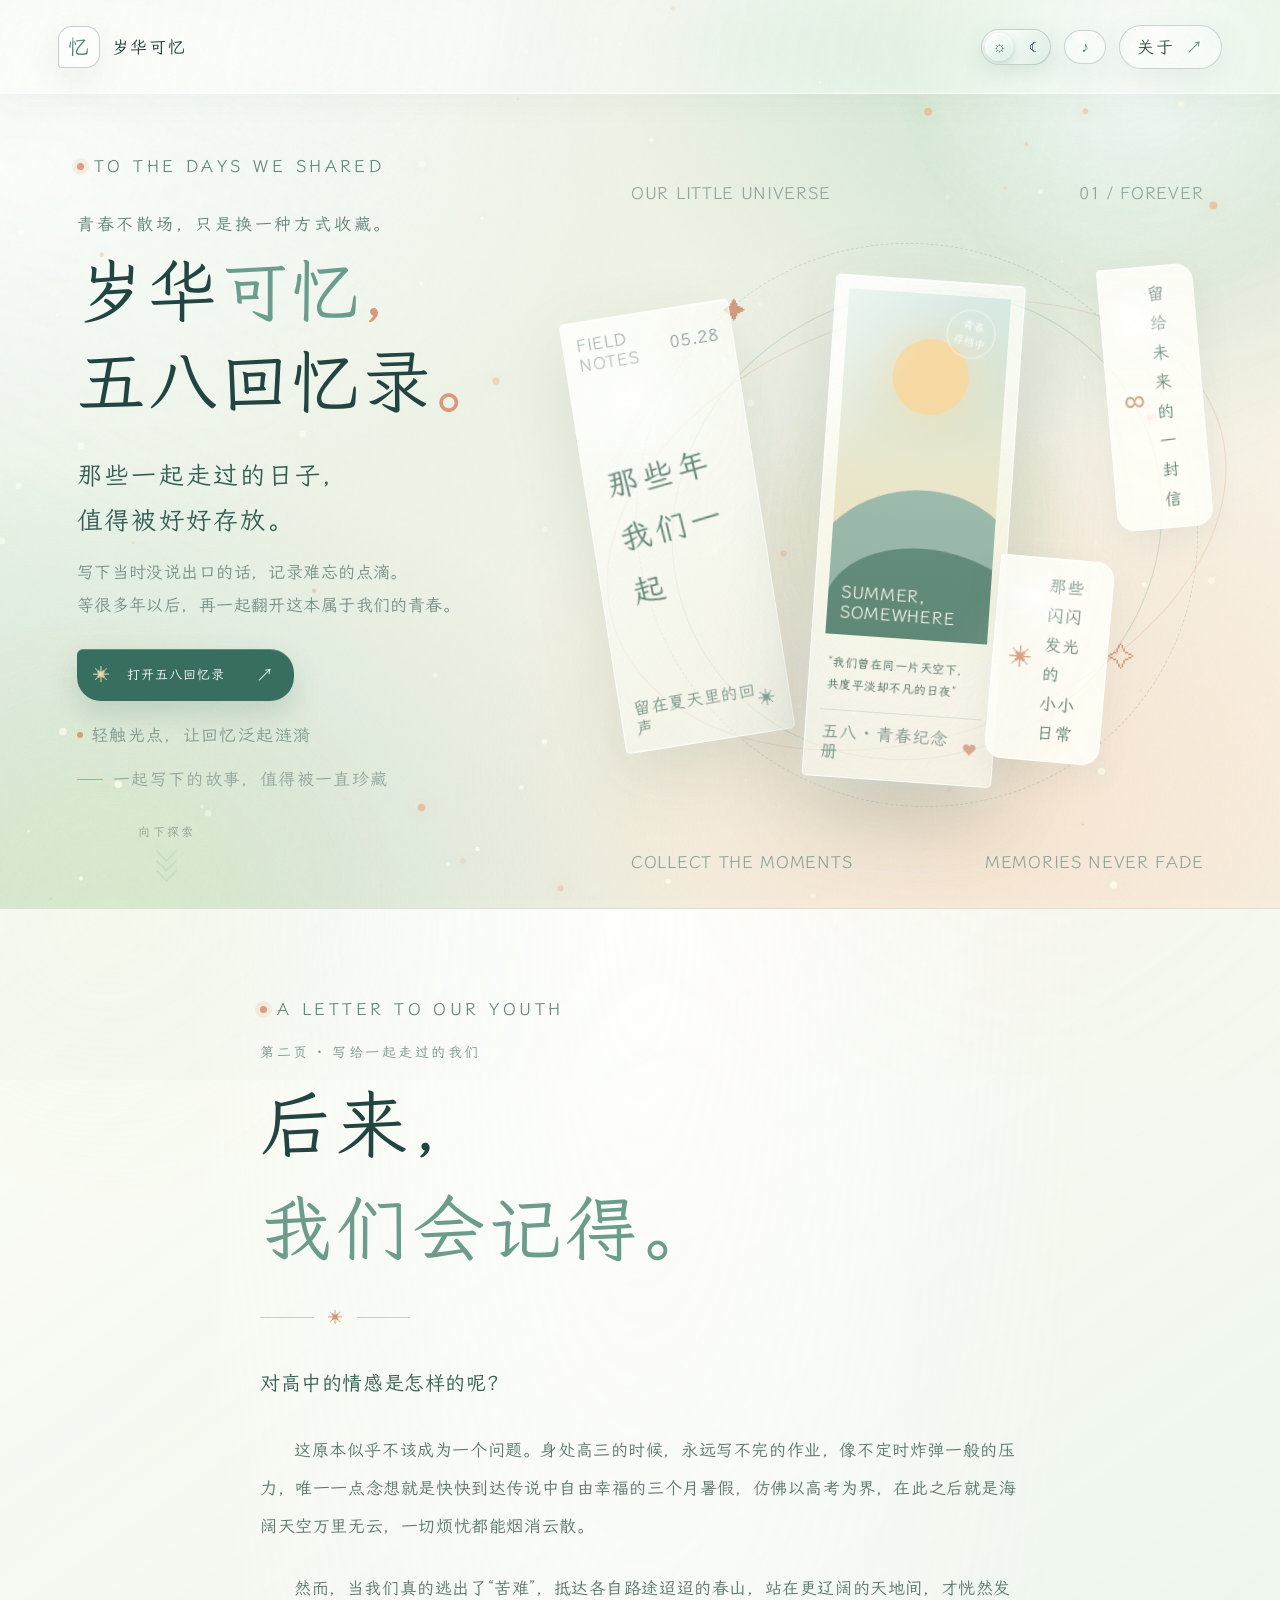
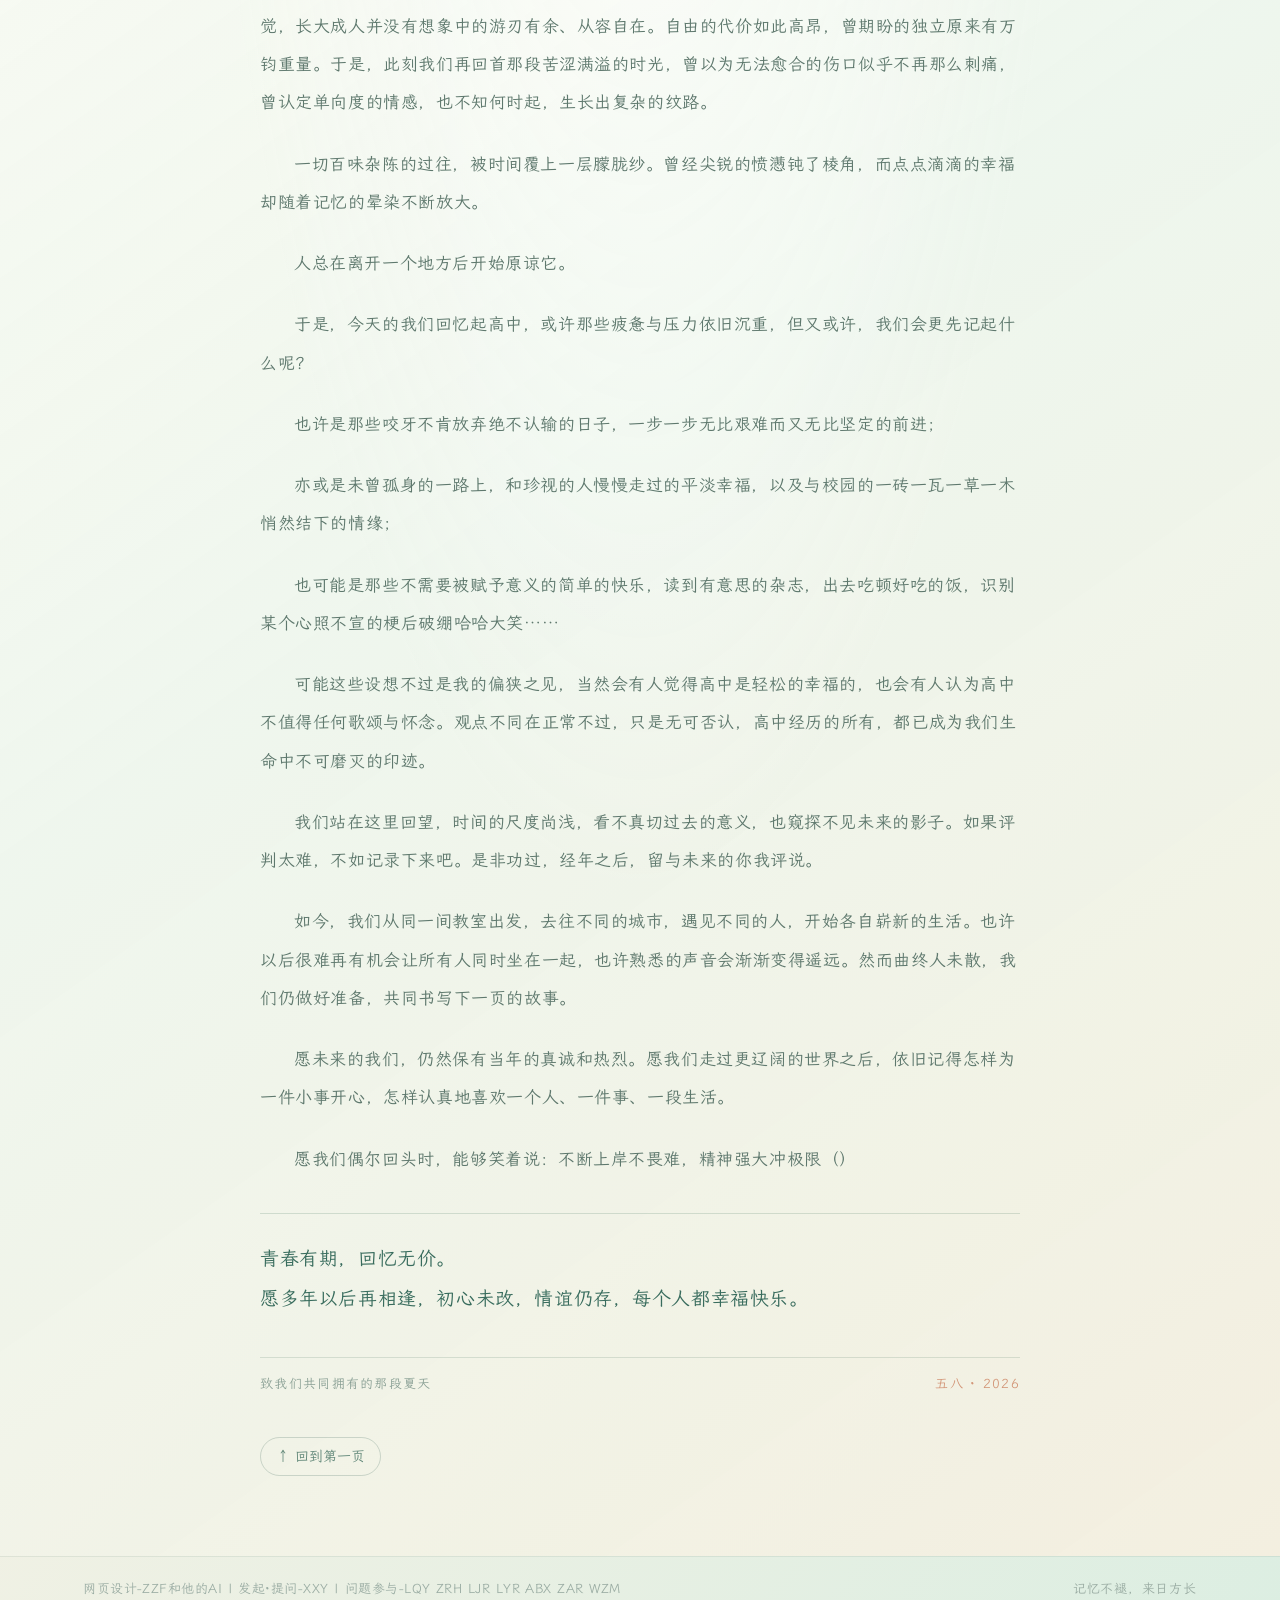
==== commit 0015941a: "Revise text for clarity and emotional impact（only for the page2,I want to go sleep,so page1 is left " ====
--- a/index.html
+++ b/index.html
@@ -48,8 +48,8 @@
         <div class="eyebrow"><span class="eyebrow-dot"></span> TO THE DAYS WE SHARED</div>
         <p class="overline">青春不散场，只是换一种方式收藏。</p>
         <h1>岁华<span>可忆</span><i>，</i><br>五八回忆录<span class="title-period">。</span></h1>
-        <p class="lead">那些一起走过的日子，<br class="desktop-break">值得被认真记住。</p>
-        <p class="description">写下当时没说出口的话，放进那些闪闪发光的瞬间。<br>等很多年以后，再一起翻开这本属于我们的青春。</p>
+        <p class="lead">那些一起走过的日子，<br class="desktop-break">值得被好好存放。</p>
+        <p class="description">写下当时没说出口的话，记录难忘的点滴。<br>等很多年以后，再一起翻开这本属于我们的青春。</p>
         <a class="enter-button" href="https://class-forum-17468.app.workbuddy.host/" target="_blank" rel="noopener noreferrer">
           <span class="button-icon">✳</span><span>打开五八回忆录</span><span class="button-arrow">↗</span>
         </a>
@@ -82,7 +82,7 @@
             <span class="photo-label">SUMMER, SOMEWHERE</span>
             <span class="photo-stamp">青春<br>存档中</span>
           </div>
-          <div class="card-quote">“我们曾在同一片天空下，<br>把普通的日子过成闪光的回忆。”</div>
+          <div class="card-quote">“我们曾在同一片天空下，<br>共度平淡却不凡的日夜”</div>
           <div class="card-meta"><span>五八 · 青春纪念册</span><span>♥</span></div>
         </div>
         <div class="floating-note note-one"><span class="note-star">✳</span><span>那些闪闪发光的<br>小小日常</span></div>
@@ -101,13 +101,21 @@
         <div class="letters-divider"><span></span><i>✳</i><span></span></div>
 
         <article class="letter-copy">
-          <p class="letter-lead">如果多年以后，我们再提起高中，最先想起的，会是什么呢？</p>
-          <p>也许不是某一次考试的分数，也不是试卷上那些曾经让人焦虑的红色批注。我们或许会先想起清晨走进教室时，窗边刚刚落下的阳光；想起课间短短十分钟里没讲完的笑话；想起晚自习结束后，走廊里渐渐远去的脚步声。</p>
-          <p>那时的日子有时很长，长到一节课像是过不完；有时又很短，短到还没来得及好好告别，毕业就已经站在了眼前。我们一边盼着快些长大，一边又在真正要离开的时候，忽然舍不得那些曾经习以为常的日常。</p>
-          <p>谢谢你们，让这段普通的日子变得不普通。谢谢每一次顺手递来的笔、每一句恰到好处的安慰、每一次全班一起笑出声的瞬间。那些小小的、琐碎的、当时并没有特别在意的片段，后来想起时，竟都带着光。</p>
-          <p>从同一间教室出发之后，我们会去往不同的城市，遇见不同的人，开始各自崭新的生活。也许以后很难再有机会让所有人同时坐在一起，也许熟悉的声音会渐渐变得遥远。但这并不意味着故事结束了，只是属于我们的这一章，终于写到了这里。</p>
-          <p>愿未来的我们，仍然保有当年的真诚和热烈。愿我们走过更辽阔的世界之后，依旧记得怎样为一件小事开心，怎样认真地喜欢一个人、一件事、一段生活。愿我们偶尔回头时，能够笑着说：那几年，真好。</p>
-          <p class="letter-ending">青春有期，回忆无价。<br>愿多年以后再相逢，我们仍能认出彼此眼里的那束光。</p>
+          <p class="letter-lead">对高中的情感是怎样的呢？</p>
+          <p>这原本似乎不该成为一个问题。身处高三的时候，永远写不完的作业，像不定时炸弹一般的压力，唯一一点念想就是快快到达传说中自由幸福的三个月暑假，仿佛以高考为界，在此之后就是海阔天空万里无云，一切烦忧都能烟消云散。</p>
+          <p>然而，当我们真的逃出了“苦难”，抵达各自路途迢迢的春山，站在更辽阔的天地间，才恍然发觉，长大成人并没有想象中的游刃有余、从容自在。自由的代价如此高昂，曾期盼的独立原来有万钧重量。于是，此刻我们再回首那段苦涩满溢的时光，曾以为无法愈合的伤口似乎不再那么刺痛，曾认定单向度的情感，也不知何时起，生长出复杂的纹路。</p>
+          <p>一切百味杂陈的过往，被时间覆上一层朦胧纱。曾经尖锐的愤懑钝了棱角，而点点滴滴的幸福却随着记忆的晕染不断放大。</p>
+          <p>人总在离开一个地方后开始原谅它。
+          <p>于是，今天的我们回忆起高中，或许那些疲惫与压力依旧沉重，但又或许，我们会更先记起什么呢？</p>
+          <p>也许是那些咬牙不肯放弃绝不认输的日子，一步一步无比艰难而又无比坚定的前进；
+          <p>亦或是未曾孤身的一路上，和珍视的人慢慢走过的平淡幸福，以及与校园的一砖一瓦一草一木悄然结下的情缘；
+          <p>也可能是那些不需要被赋予意义的简单的快乐，读到有意思的杂志，出去吃顿好吃的饭，识别某个心照不宣的梗后破绷哈哈大笑……
+          <p>可能这些设想不过是我的偏狭之见，当然会有人觉得高中是轻松的幸福的，也会有人认为高中不值得任何歌颂与怀念。观点不同在正常不过，只是无可否认，高中经历的所有，都已成为我们生命中不可磨灭的印迹。
+          <p>我们站在这里回望，时间的尺度尚浅，看不真切过去的意义，也窥探不见未来的影子。如果评判太难，不如记录下来吧。是非功过，经年之后，留与未来的你我评说。
+          <p>如今，我们从同一间教室出发，去往不同的城市，遇见不同的人，开始各自崭新的生活。也许以后很难再有机会让所有人同时坐在一起，也许熟悉的声音会渐渐变得遥远。然而曲终人未散，我们仍做好准备，共同书写下一页的故事。</p>
+          <p>愿未来的我们，仍然保有当年的真诚和热烈。愿我们走过更辽阔的世界之后，依旧记得怎样为一件小事开心，怎样认真地喜欢一个人、一件事、一段生活。</p>
+          <p>愿我们偶尔回头时，能够笑着说：不断上岸不畏难，精神强大冲极限（）</p>
+          <p class="letter-ending">青春有期，回忆无价。<br>愿多年以后再相逢，初心未改，情谊仍存，每个人都幸福快乐。</p>
         </article>
 
         <div class="letters-signature">
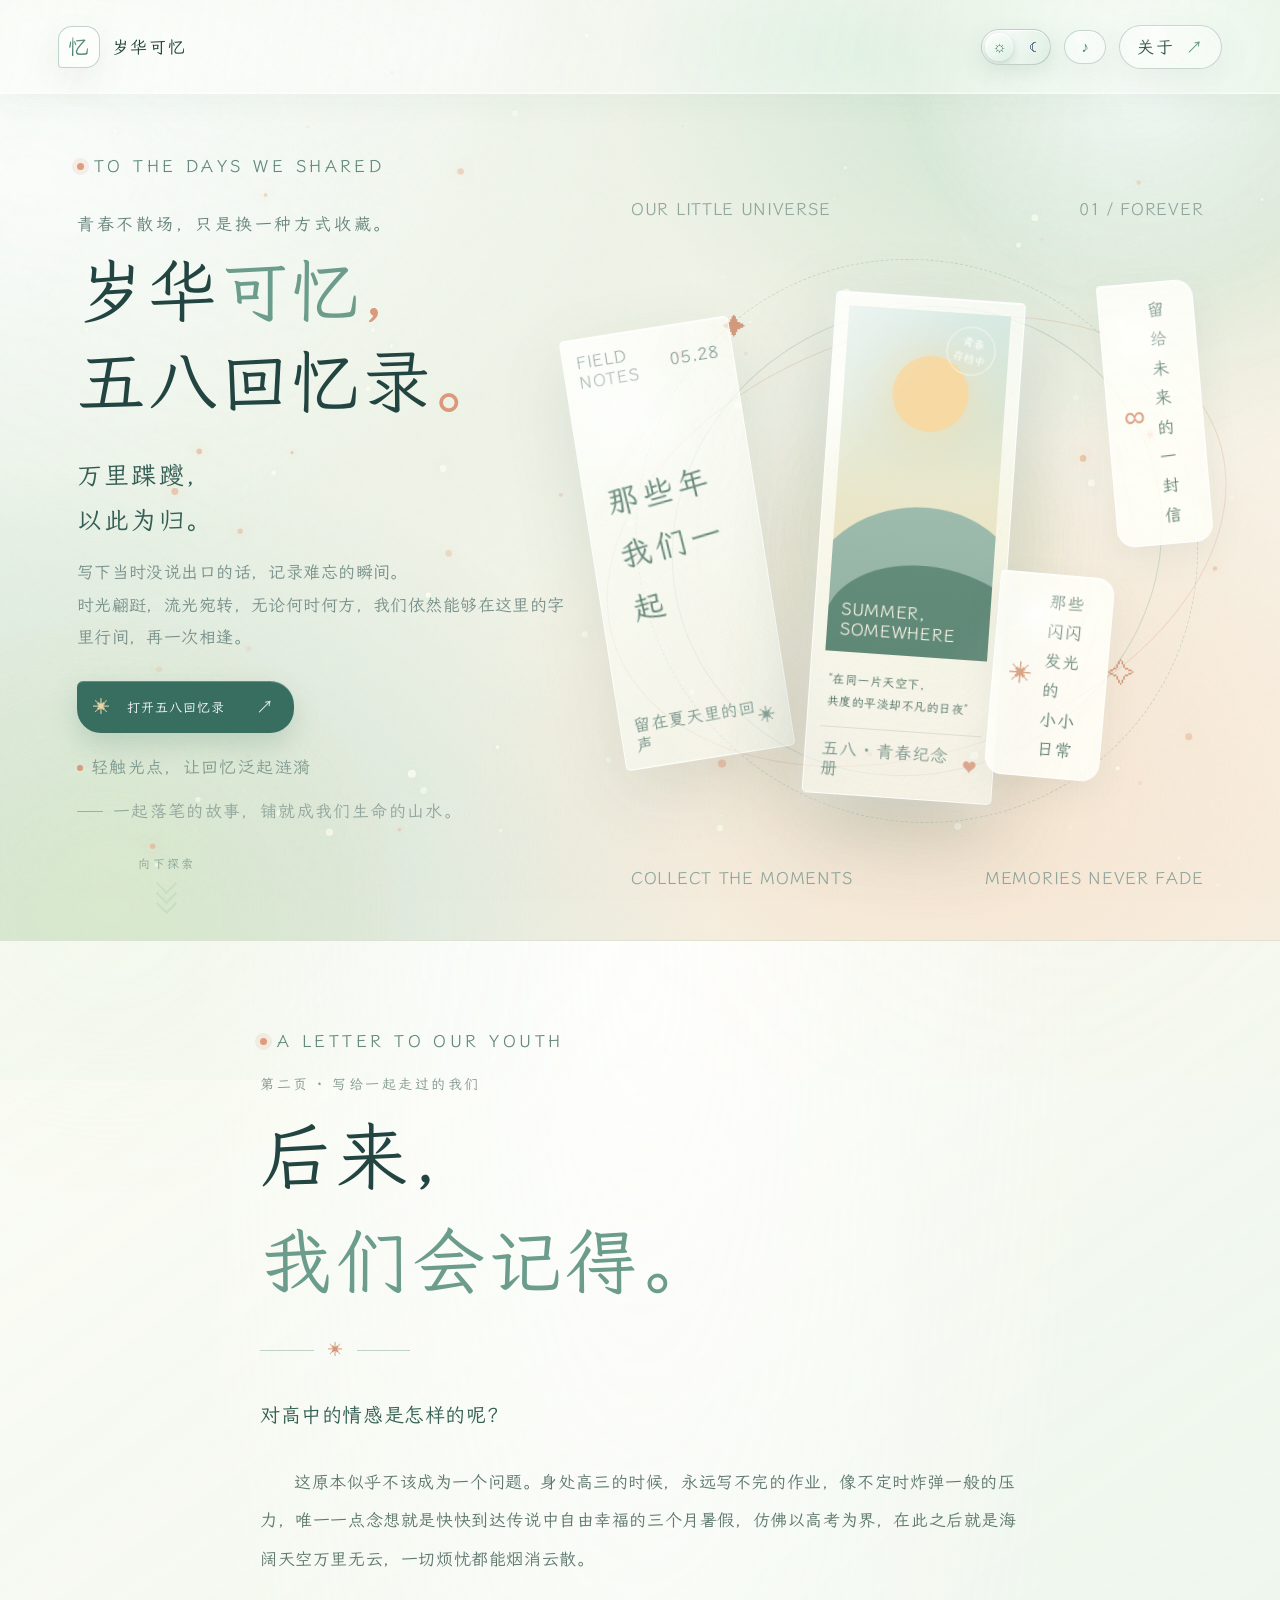
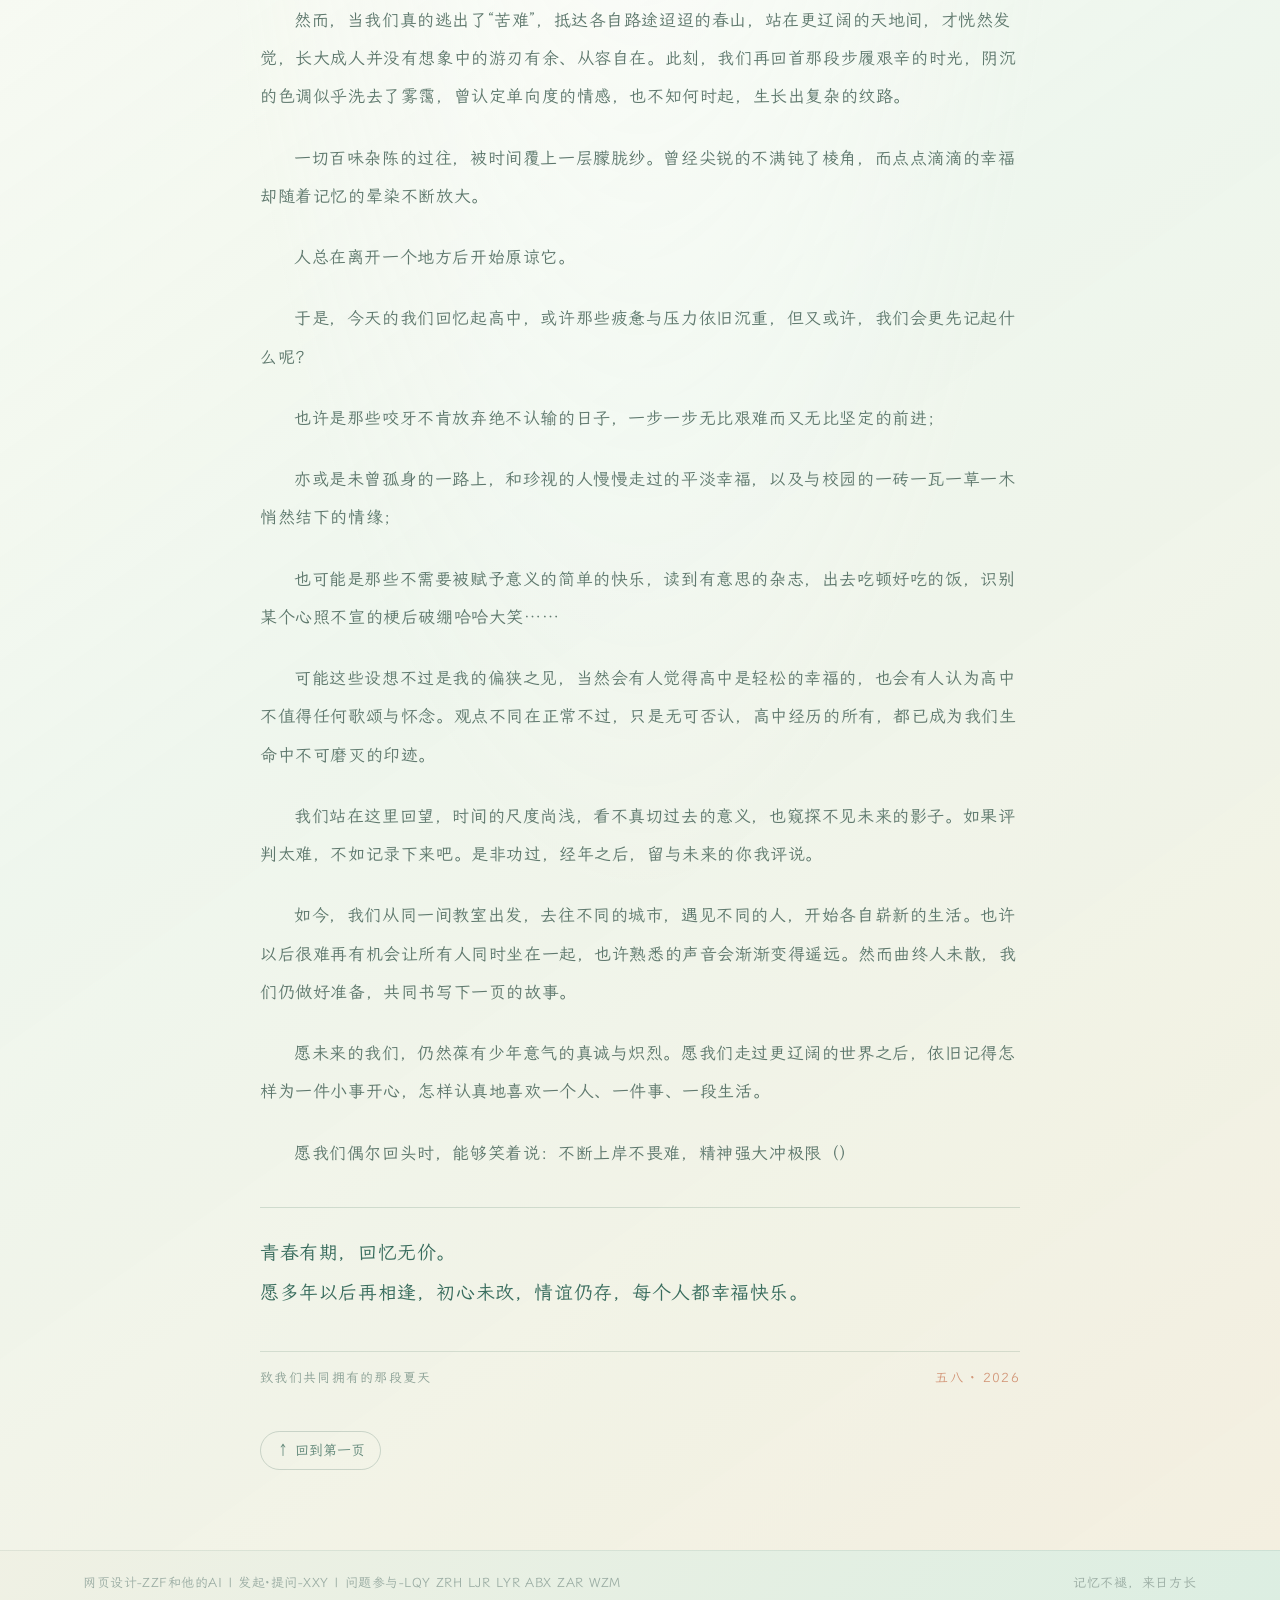
==== commit c70e3b8b: "rewrited page1 to get rid of the style of ai()" ====
--- a/index.html
+++ b/index.html
@@ -48,13 +48,13 @@
         <div class="eyebrow"><span class="eyebrow-dot"></span> TO THE DAYS WE SHARED</div>
         <p class="overline">青春不散场，只是换一种方式收藏。</p>
         <h1>岁华<span>可忆</span><i>，</i><br>五八回忆录<span class="title-period">。</span></h1>
-        <p class="lead">那些一起走过的日子，<br class="desktop-break">值得被好好存放。</p>
-        <p class="description">写下当时没说出口的话，记录难忘的点滴。<br>等很多年以后，再一起翻开这本属于我们的青春。</p>
+        <p class="lead">万里蹀躞，<br class="desktop-break">以此为归。</p>
+        <p class="description">写下当时没说出口的话，记录难忘的瞬间。<br>时光翩跹，流光宛转，无论何时何方，我们依然能够在这里的字里行间，再一次相逢。</p>
         <a class="enter-button" href="https://class-forum-17468.app.workbuddy.host/" target="_blank" rel="noopener noreferrer">
           <span class="button-icon">✳</span><span>打开五八回忆录</span><span class="button-arrow">↗</span>
         </a>
         <div class="interaction-hint"><span class="hint-pulse"></span> 轻触光点，让回忆泛起涟漪</div>
-        <div class="micro-note"><span class="tiny-line"></span> 一起写下的故事，值得被一直珍藏</div>
+        <div class="micro-note"><span class="tiny-line"></span> 一起落笔的故事，铺就成我们生命的山水。</div>
       <a class="scroll-guide" href="#letters" aria-label="向下阅读青春回忆文字页" title="向下探索">
         <span class="scroll-guide-text">向下探索</span>
         <span class="scroll-chevron-stack" aria-hidden="true">
@@ -82,7 +82,7 @@
             <span class="photo-label">SUMMER, SOMEWHERE</span>
             <span class="photo-stamp">青春<br>存档中</span>
           </div>
-          <div class="card-quote">“我们曾在同一片天空下，<br>共度平淡却不凡的日夜”</div>
+          <div class="card-quote">“在同一片天空下，<br>共度的平淡却不凡的日夜”</div>
           <div class="card-meta"><span>五八 · 青春纪念册</span><span>♥</span></div>
         </div>
         <div class="floating-note note-one"><span class="note-star">✳</span><span>那些闪闪发光的<br>小小日常</span></div>
@@ -103,8 +103,8 @@
         <article class="letter-copy">
           <p class="letter-lead">对高中的情感是怎样的呢？</p>
           <p>这原本似乎不该成为一个问题。身处高三的时候，永远写不完的作业，像不定时炸弹一般的压力，唯一一点念想就是快快到达传说中自由幸福的三个月暑假，仿佛以高考为界，在此之后就是海阔天空万里无云，一切烦忧都能烟消云散。</p>
-          <p>然而，当我们真的逃出了“苦难”，抵达各自路途迢迢的春山，站在更辽阔的天地间，才恍然发觉，长大成人并没有想象中的游刃有余、从容自在。自由的代价如此高昂，曾期盼的独立原来有万钧重量。于是，此刻我们再回首那段苦涩满溢的时光，曾以为无法愈合的伤口似乎不再那么刺痛，曾认定单向度的情感，也不知何时起，生长出复杂的纹路。</p>
-          <p>一切百味杂陈的过往，被时间覆上一层朦胧纱。曾经尖锐的愤懑钝了棱角，而点点滴滴的幸福却随着记忆的晕染不断放大。</p>
+          <p>然而，当我们真的逃出了“苦难”，抵达各自路途迢迢的春山，站在更辽阔的天地间，才恍然发觉，长大成人并没有想象中的游刃有余、从容自在。此刻，我们再回首那段步履艰辛的时光，阴沉的色调似乎洗去了雾霭，曾认定单向度的情感，也不知何时起，生长出复杂的纹路。</p>
+          <p>一切百味杂陈的过往，被时间覆上一层朦胧纱。曾经尖锐的不满钝了棱角，而点点滴滴的幸福却随着记忆的晕染不断放大。</p>
           <p>人总在离开一个地方后开始原谅它。
           <p>于是，今天的我们回忆起高中，或许那些疲惫与压力依旧沉重，但又或许，我们会更先记起什么呢？</p>
           <p>也许是那些咬牙不肯放弃绝不认输的日子，一步一步无比艰难而又无比坚定的前进；
@@ -113,7 +113,7 @@
           <p>可能这些设想不过是我的偏狭之见，当然会有人觉得高中是轻松的幸福的，也会有人认为高中不值得任何歌颂与怀念。观点不同在正常不过，只是无可否认，高中经历的所有，都已成为我们生命中不可磨灭的印迹。
           <p>我们站在这里回望，时间的尺度尚浅，看不真切过去的意义，也窥探不见未来的影子。如果评判太难，不如记录下来吧。是非功过，经年之后，留与未来的你我评说。
           <p>如今，我们从同一间教室出发，去往不同的城市，遇见不同的人，开始各自崭新的生活。也许以后很难再有机会让所有人同时坐在一起，也许熟悉的声音会渐渐变得遥远。然而曲终人未散，我们仍做好准备，共同书写下一页的故事。</p>
-          <p>愿未来的我们，仍然保有当年的真诚和热烈。愿我们走过更辽阔的世界之后，依旧记得怎样为一件小事开心，怎样认真地喜欢一个人、一件事、一段生活。</p>
+          <p>愿未来的我们，仍然葆有少年意气的真诚与炽烈。愿我们走过更辽阔的世界之后，依旧记得怎样为一件小事开心，怎样认真地喜欢一个人、一件事、一段生活。</p>
           <p>愿我们偶尔回头时，能够笑着说：不断上岸不畏难，精神强大冲极限（）</p>
           <p class="letter-ending">青春有期，回忆无价。<br>愿多年以后再相逢，初心未改，情谊仍存，每个人都幸福快乐。</p>
         </article>
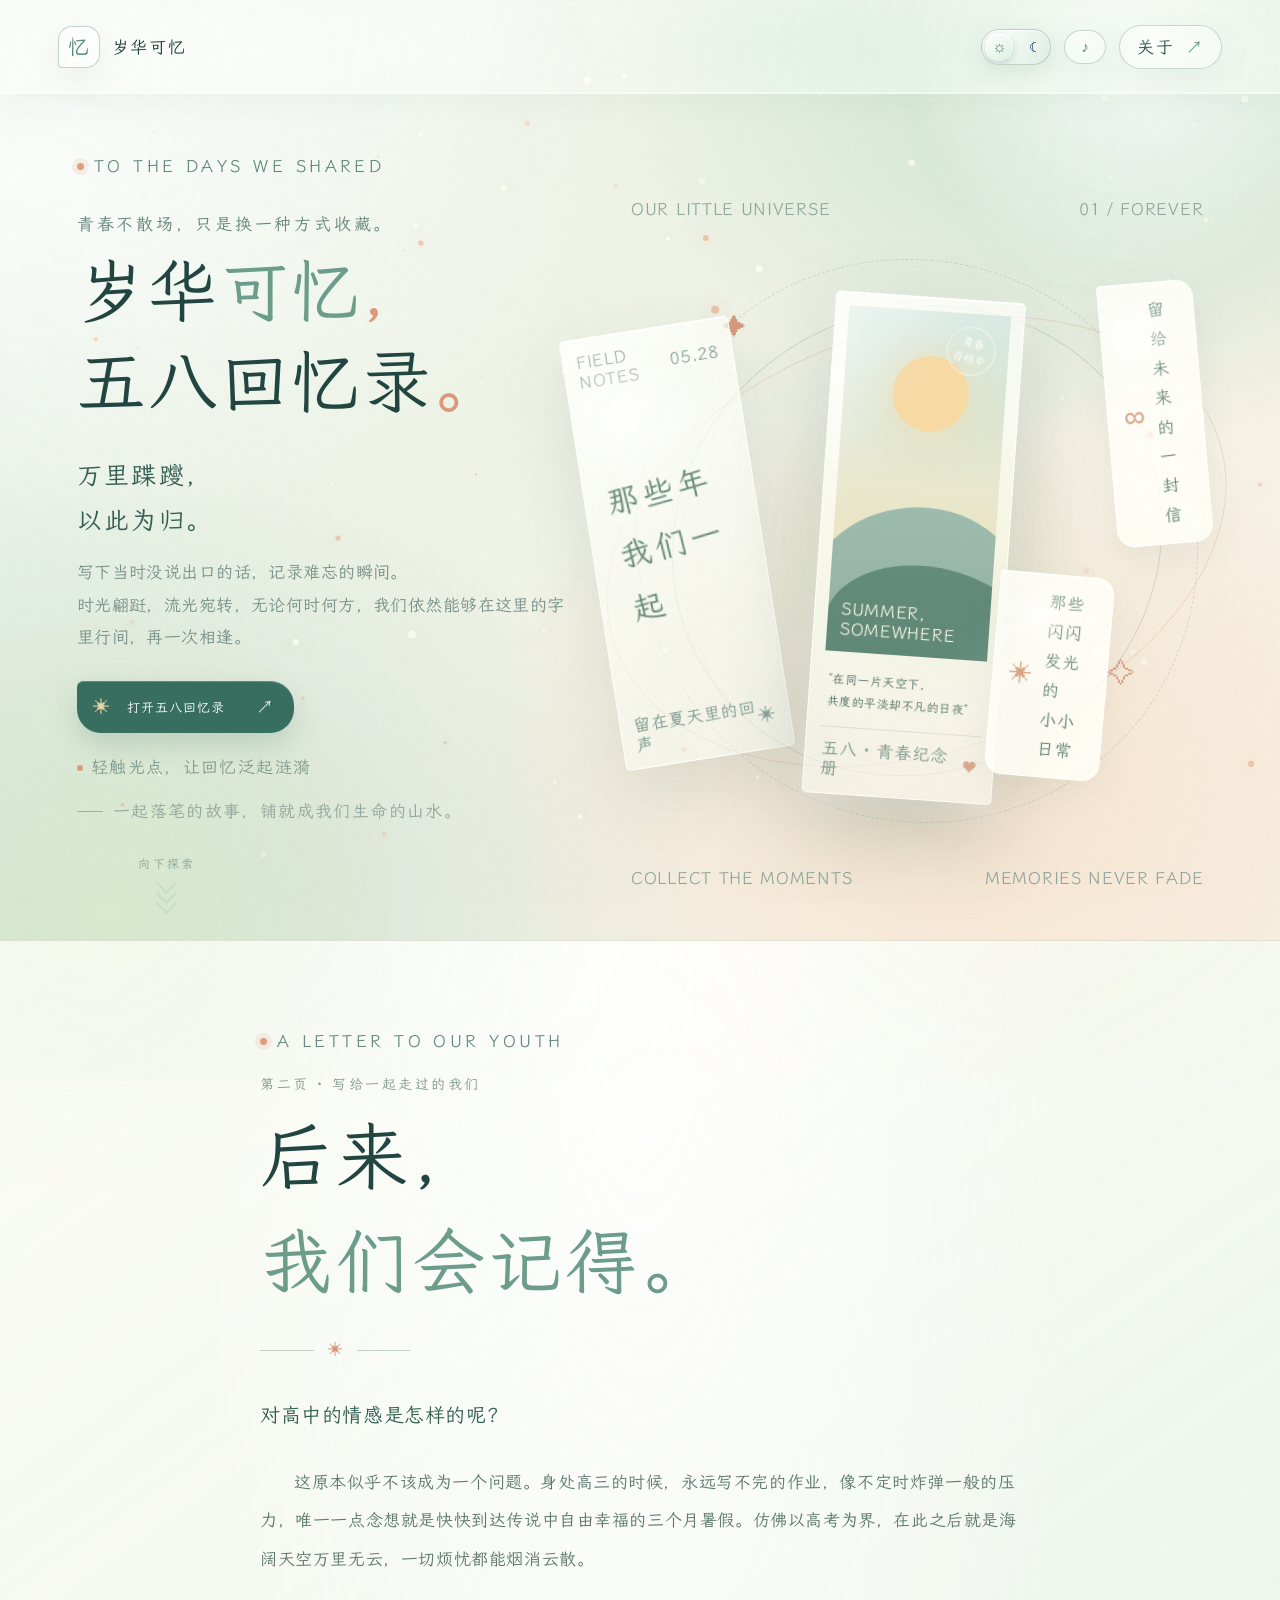
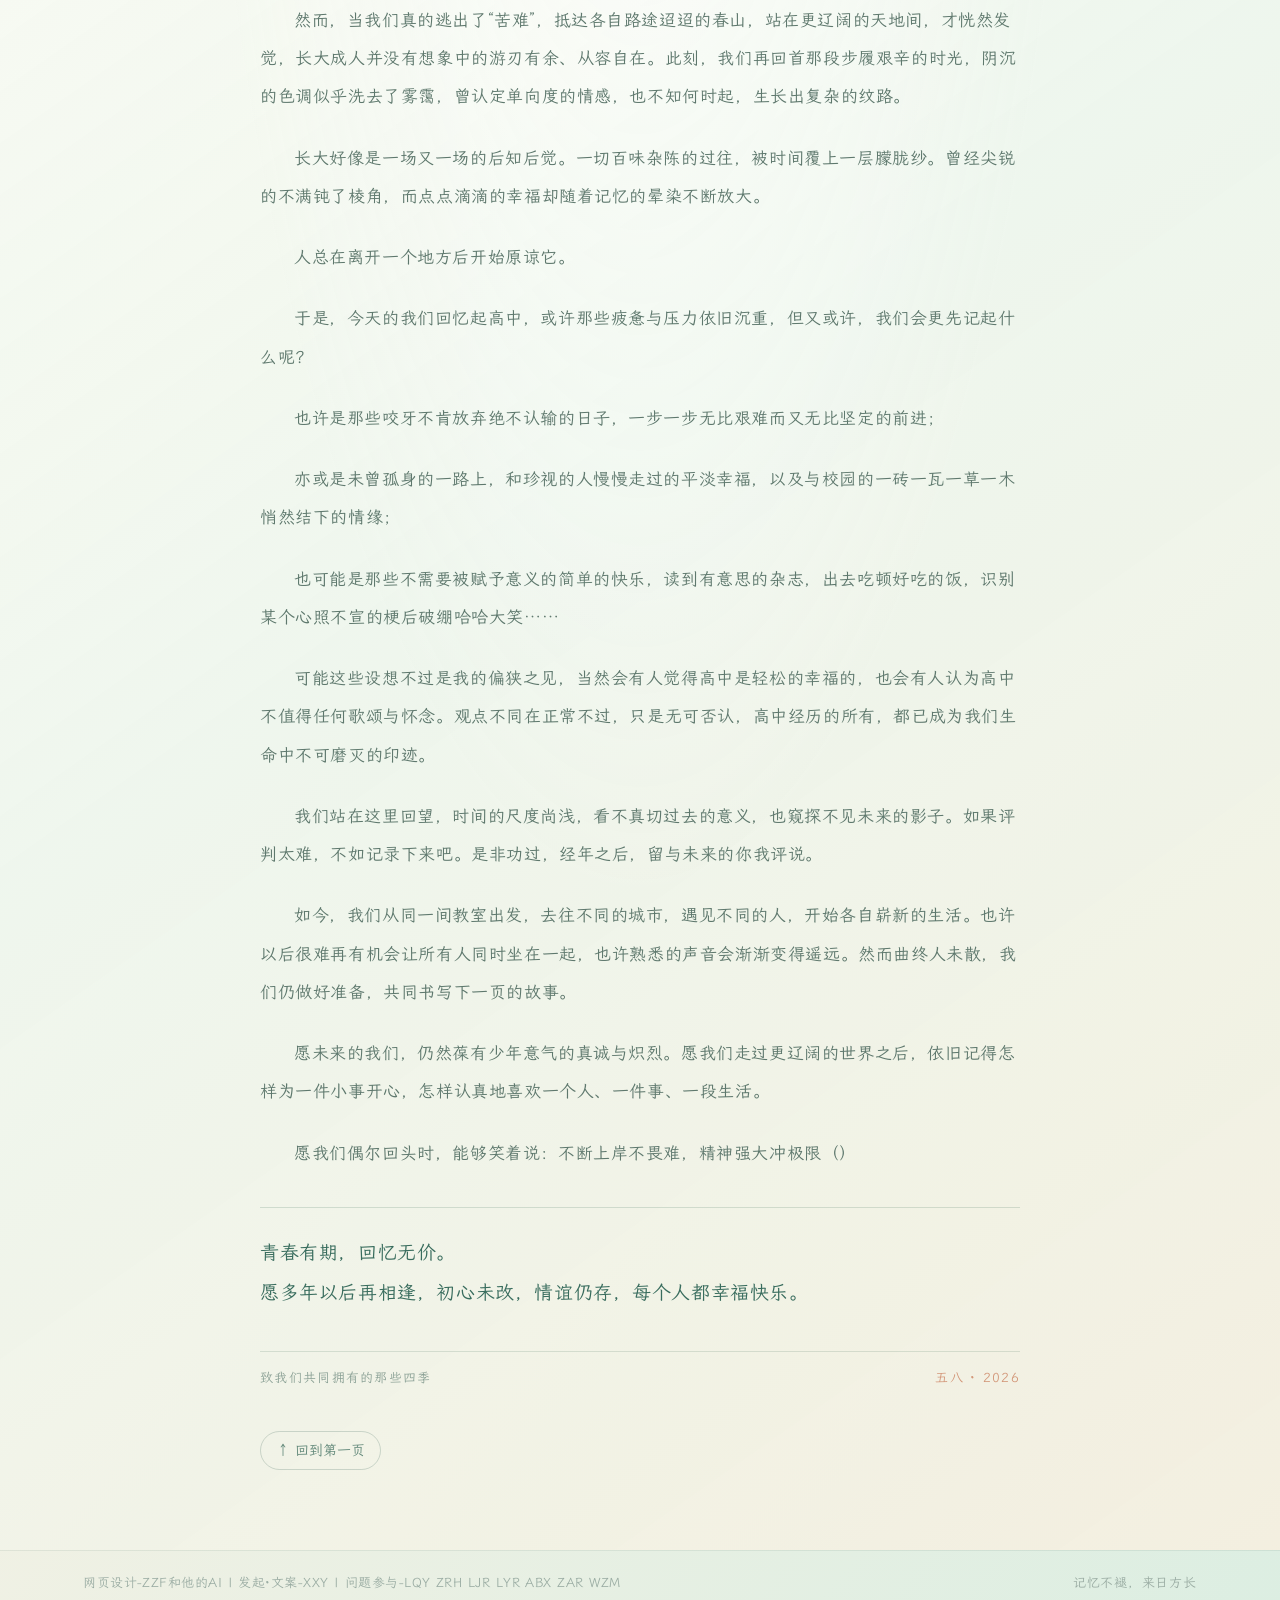
==== commit f5eec368: "small change in grammer and add a little new sentence()" ====
--- a/index.html
+++ b/index.html
@@ -102,9 +102,9 @@
 
         <article class="letter-copy">
           <p class="letter-lead">对高中的情感是怎样的呢？</p>
-          <p>这原本似乎不该成为一个问题。身处高三的时候，永远写不完的作业，像不定时炸弹一般的压力，唯一一点念想就是快快到达传说中自由幸福的三个月暑假，仿佛以高考为界，在此之后就是海阔天空万里无云，一切烦忧都能烟消云散。</p>
+          <p>这原本似乎不该成为一个问题。身处高三的时候，永远写不完的作业，像不定时炸弹一般的压力，唯一一点念想就是快快到达传说中自由幸福的三个月暑假。仿佛以高考为界，在此之后就是海阔天空万里无云，一切烦忧都能烟消云散。</p>
           <p>然而，当我们真的逃出了“苦难”，抵达各自路途迢迢的春山，站在更辽阔的天地间，才恍然发觉，长大成人并没有想象中的游刃有余、从容自在。此刻，我们再回首那段步履艰辛的时光，阴沉的色调似乎洗去了雾霭，曾认定单向度的情感，也不知何时起，生长出复杂的纹路。</p>
-          <p>一切百味杂陈的过往，被时间覆上一层朦胧纱。曾经尖锐的不满钝了棱角，而点点滴滴的幸福却随着记忆的晕染不断放大。</p>
+          <p>长大好像是一场又一场的后知后觉。一切百味杂陈的过往，被时间覆上一层朦胧纱。曾经尖锐的不满钝了棱角，而点点滴滴的幸福却随着记忆的晕染不断放大。</p>
           <p>人总在离开一个地方后开始原谅它。
           <p>于是，今天的我们回忆起高中，或许那些疲惫与压力依旧沉重，但又或许，我们会更先记起什么呢？</p>
           <p>也许是那些咬牙不肯放弃绝不认输的日子，一步一步无比艰难而又无比坚定的前进；
@@ -119,7 +119,7 @@
         </article>
 
         <div class="letters-signature">
-          <span>致我们共同拥有的那段夏天</span>
+          <span>致我们共同拥有的那些四季</span>
           <span class="signature-mark">五八 · 2026</span>
         </div>
         <a class="back-to-top" href="#home">↑ 回到第一页</a>
@@ -127,7 +127,7 @@
     </section>
   </main>
 
-  <footer class="site-footer"><span>网页设计-ZZF和他的AI | 发起·提问-XXY | 问题参与-LQY ZRH LJR LYR ABX ZAR WZM</span><span>记忆不褪，来日方长</span></footer>
+  <footer class="site-footer"><span>网页设计-ZZF和他的AI | 发起·文案-XXY | 问题参与-LQY ZRH LJR LYR ABX ZAR WZM</span><span>记忆不褪，来日方长</span></footer>
   <script src="script.js"></script>
 </body>
 </html>
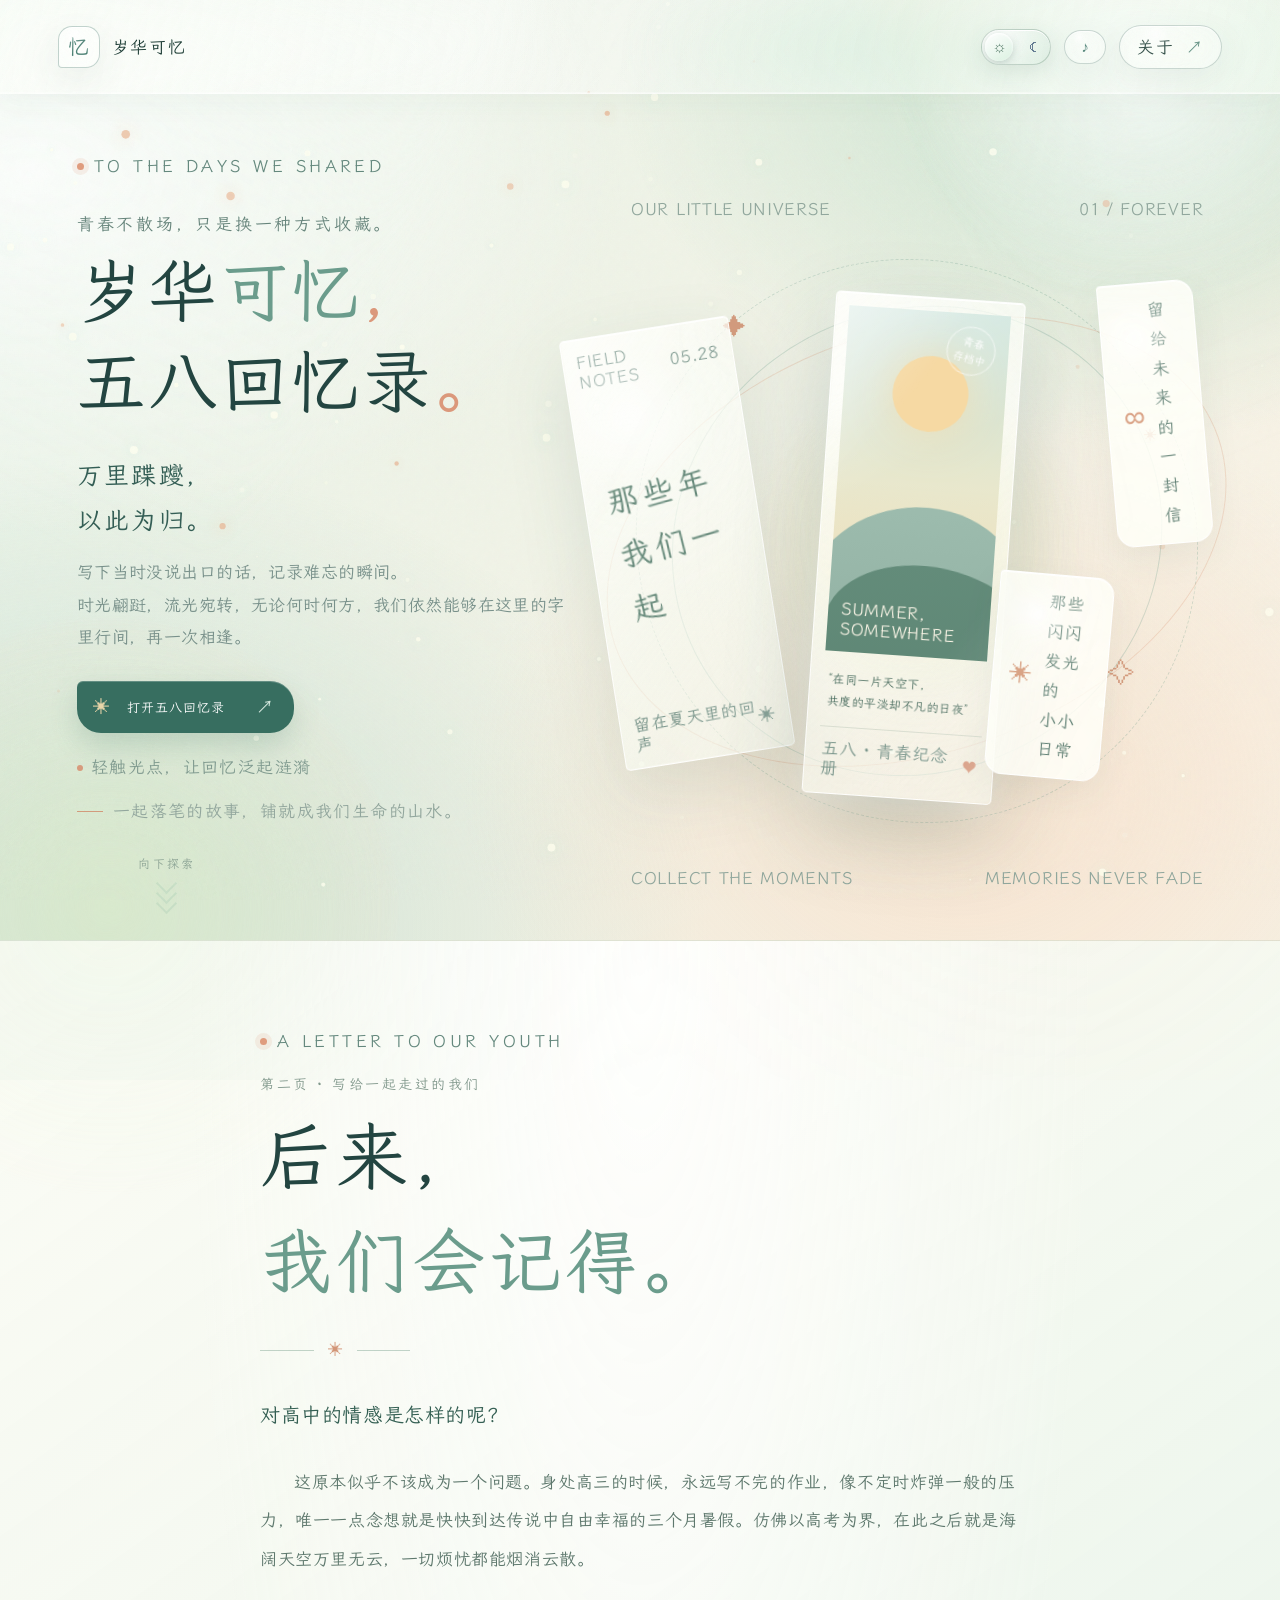
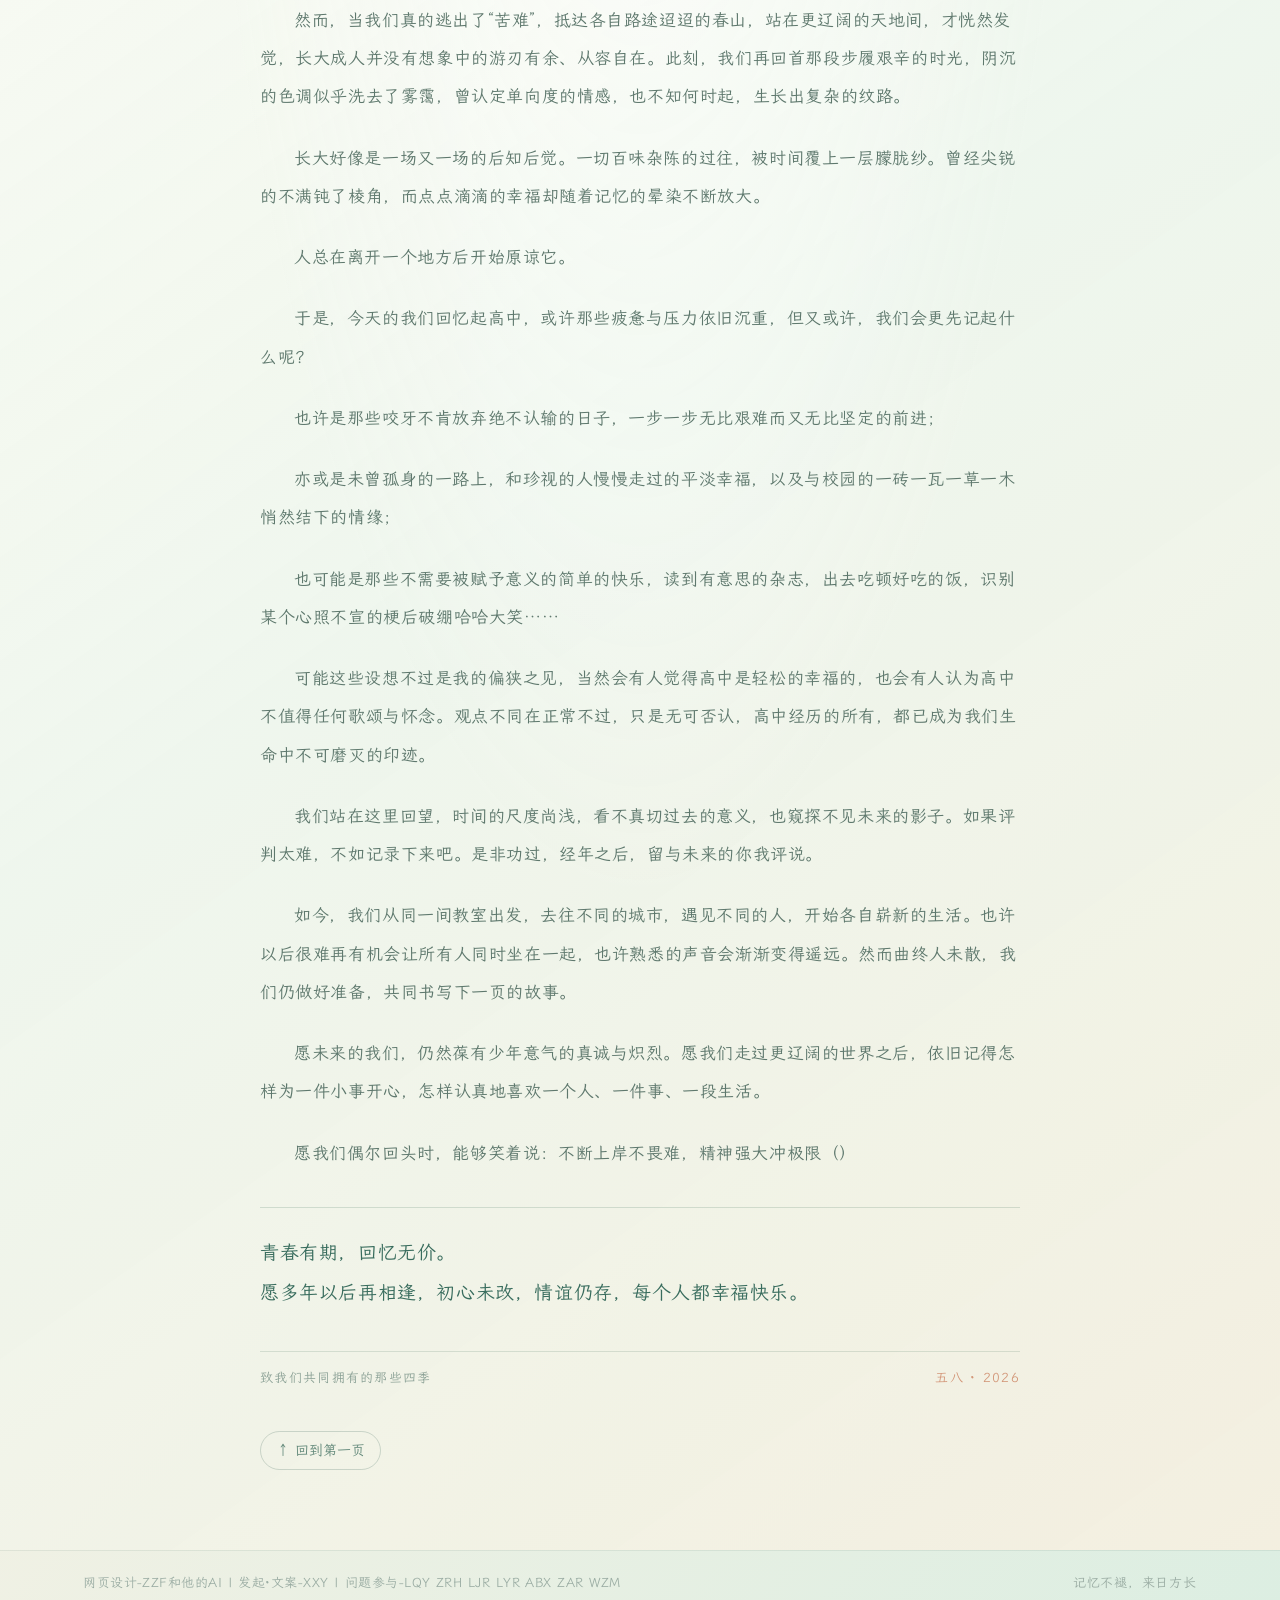
==== commit 70ff0397: "更新网址 rt" ====
--- a/index.html
+++ b/index.html
@@ -50,7 +50,7 @@
         <h1>岁华<span>可忆</span><i>，</i><br>五八回忆录<span class="title-period">。</span></h1>
         <p class="lead">万里蹀躞，<br class="desktop-break">以此为归。</p>
         <p class="description">写下当时没说出口的话，记录难忘的瞬间。<br>时光翩跹，流光宛转，无论何时何方，我们依然能够在这里的字里行间，再一次相逢。</p>
-        <a class="enter-button" href="https://class-forum-17468.app.workbuddy.host/" target="_blank" rel="noopener noreferrer">
+        <a class="enter-button" href="https://class-forum-38463.app.workbuddy.host/?sharecode=MQJYS27D7Z" target="_blank" rel="noopener noreferrer">
           <span class="button-icon">✳</span><span>打开五八回忆录</span><span class="button-arrow">↗</span>
         </a>
         <div class="interaction-hint"><span class="hint-pulse"></span> 轻触光点，让回忆泛起涟漪</div>
